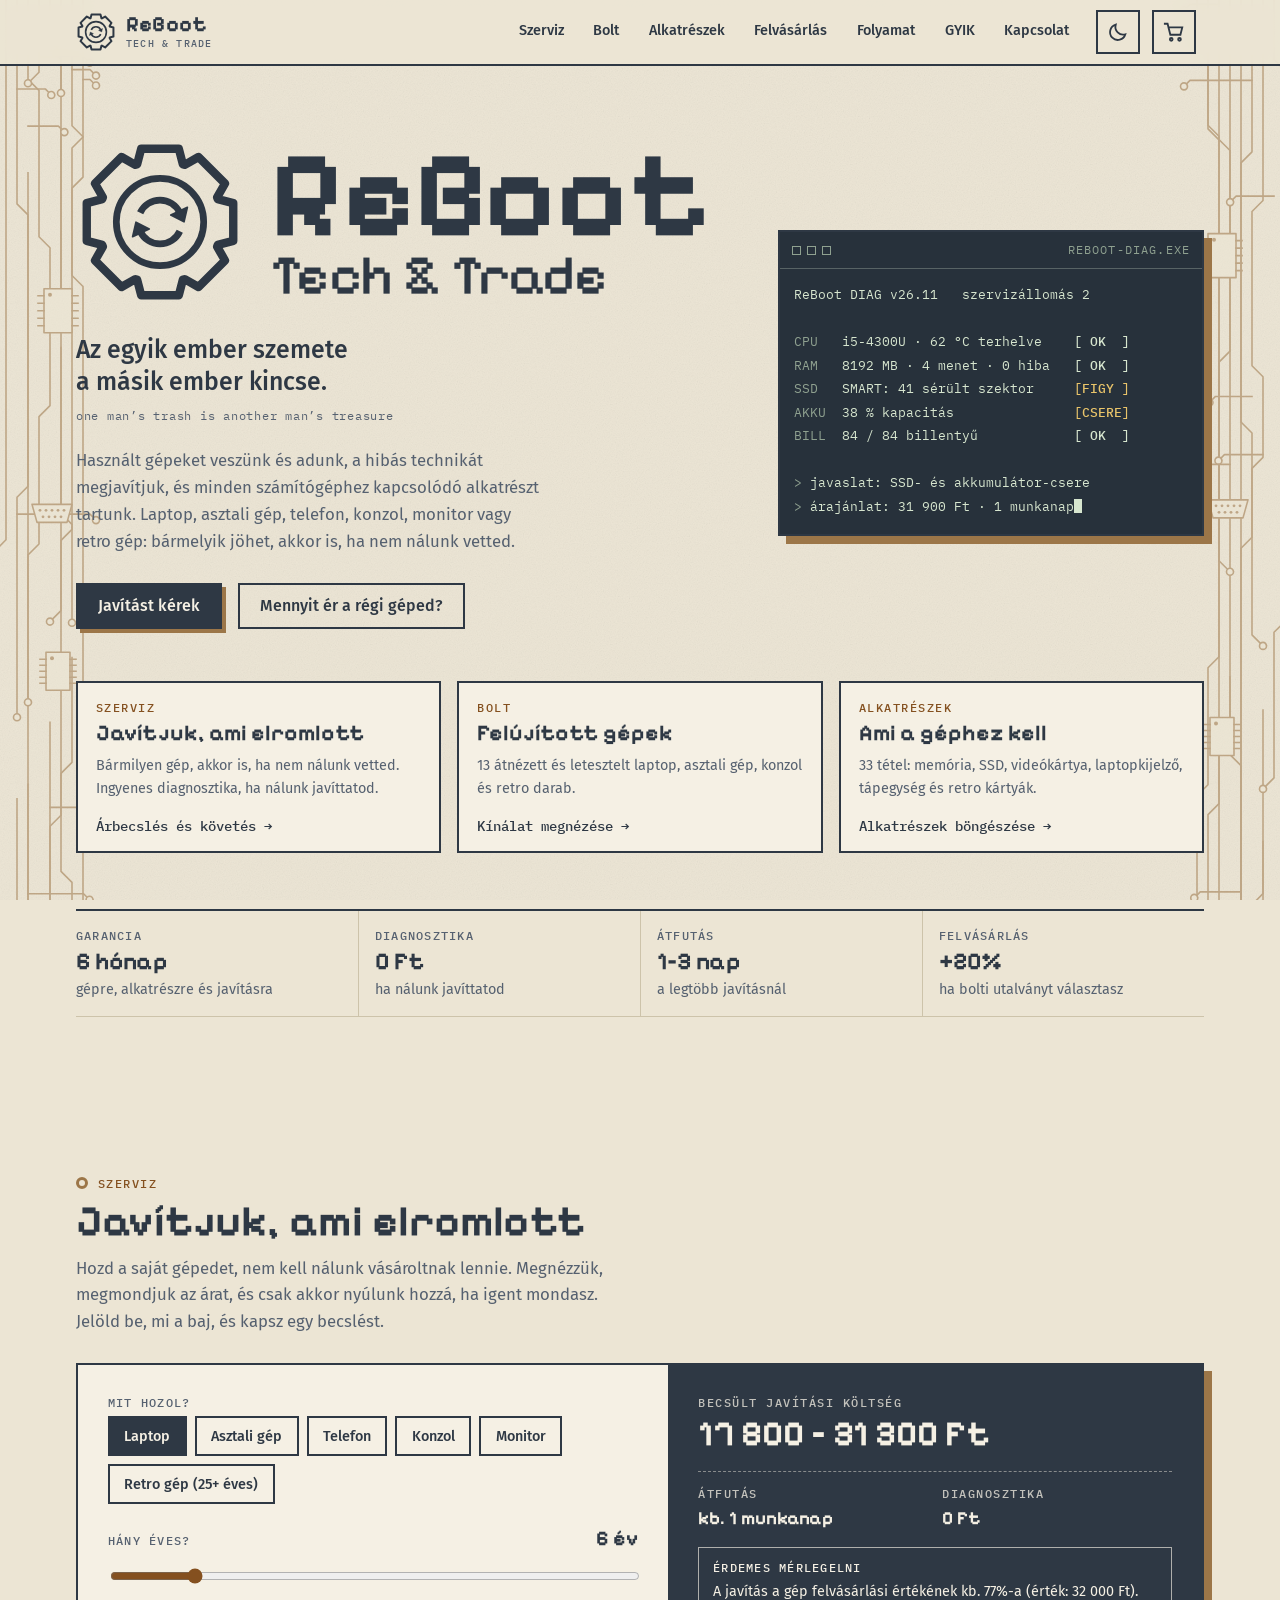
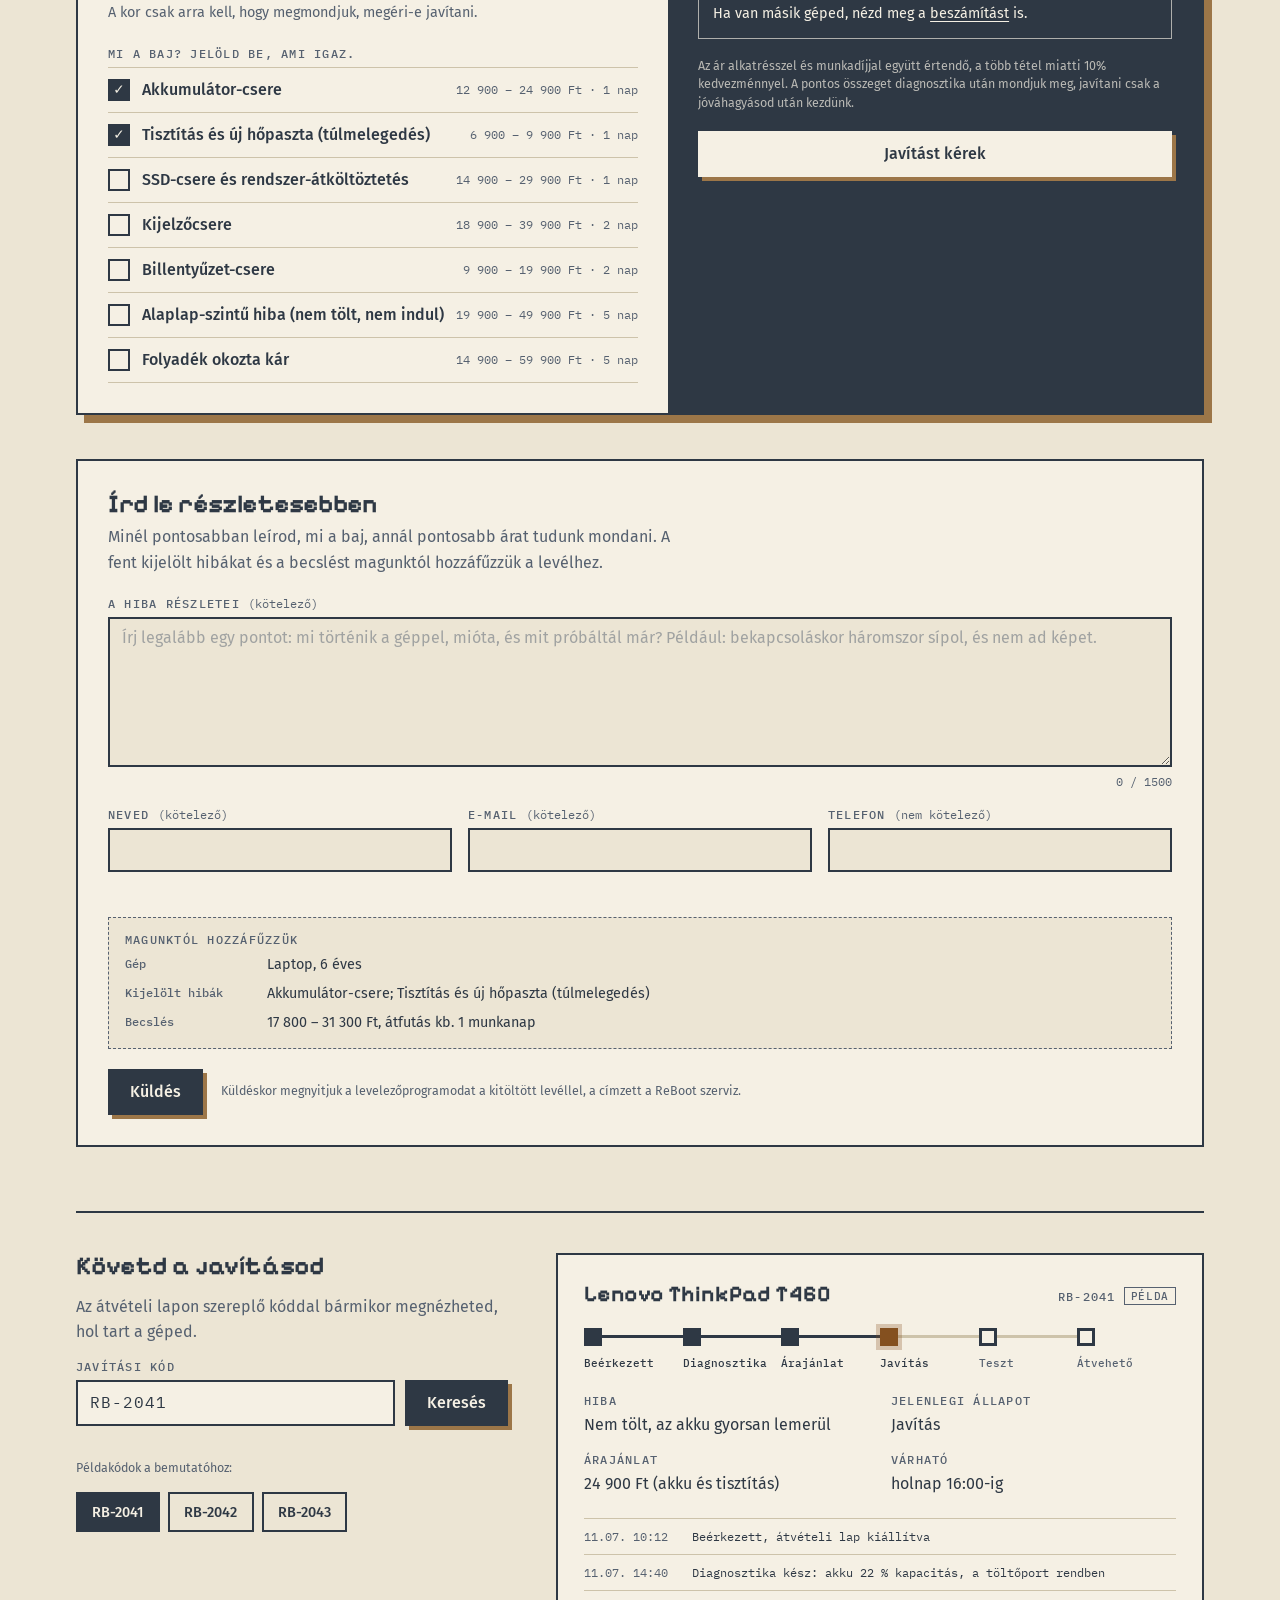
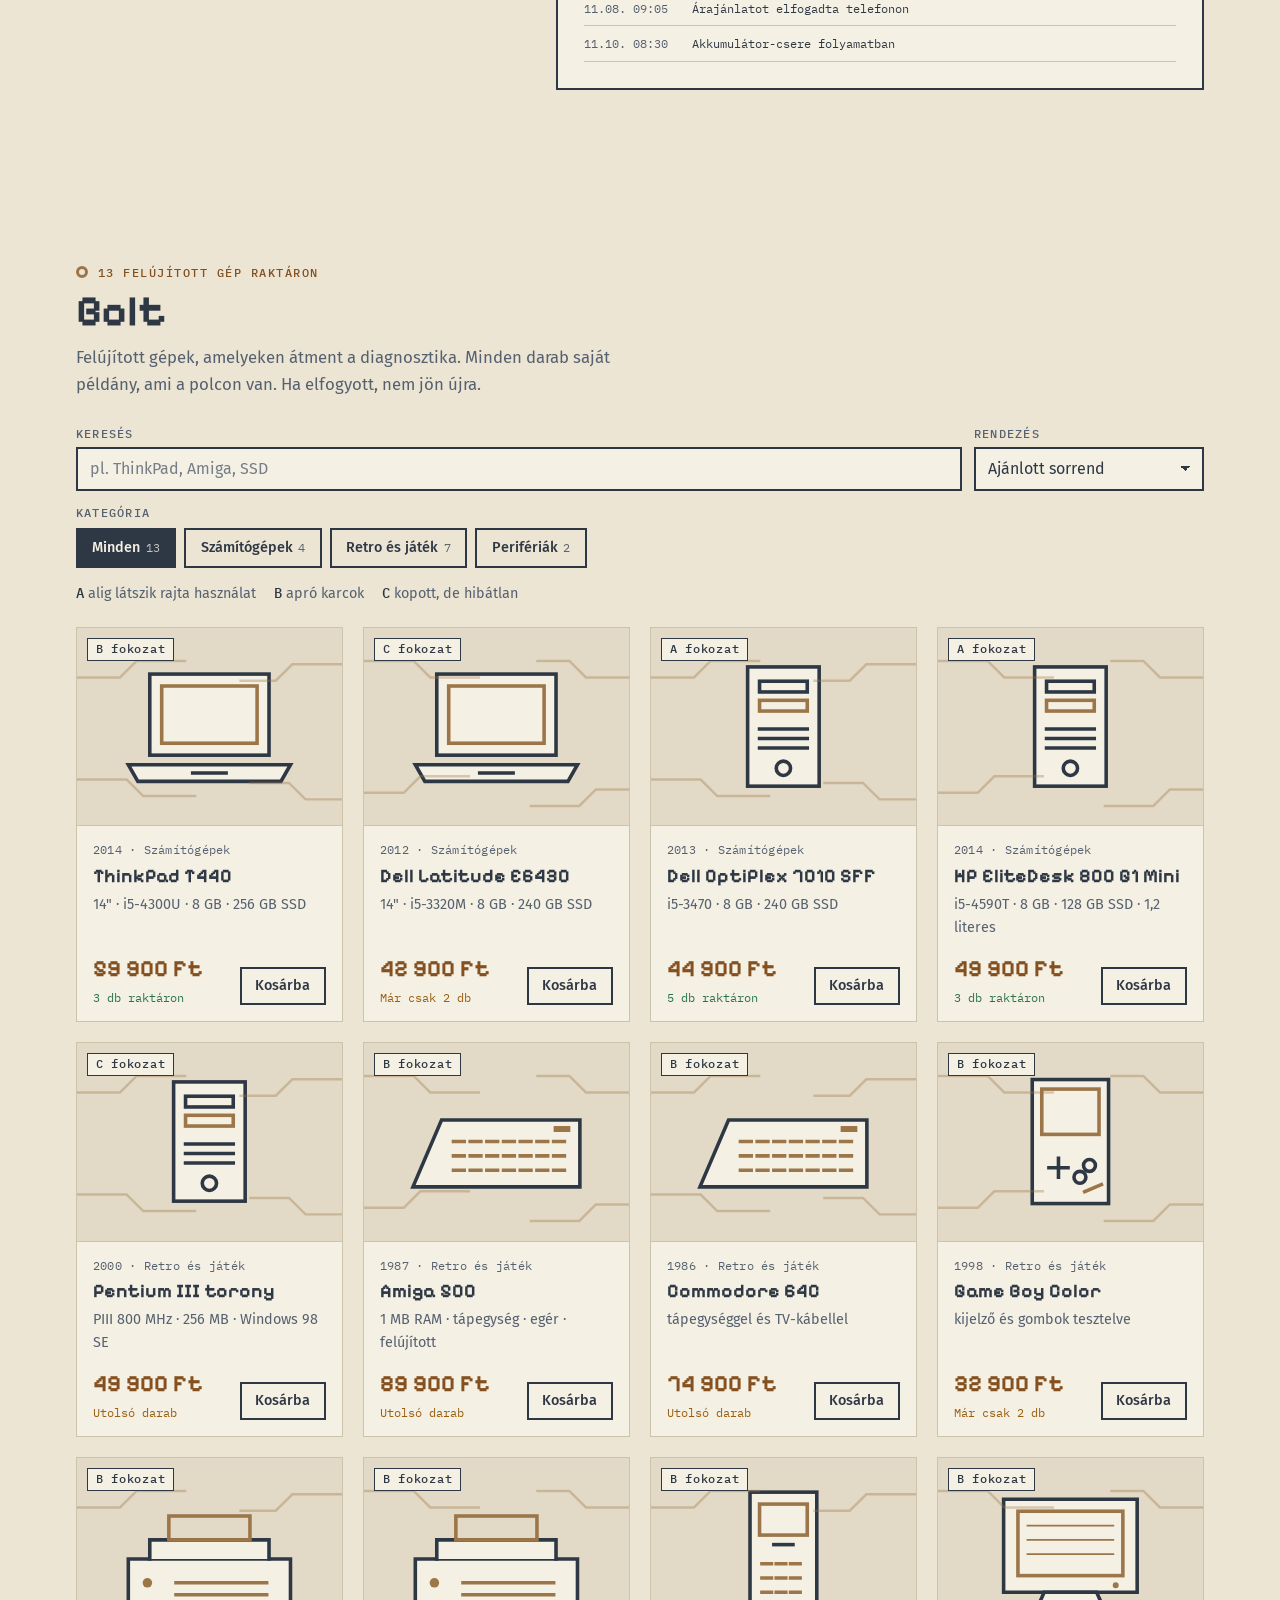
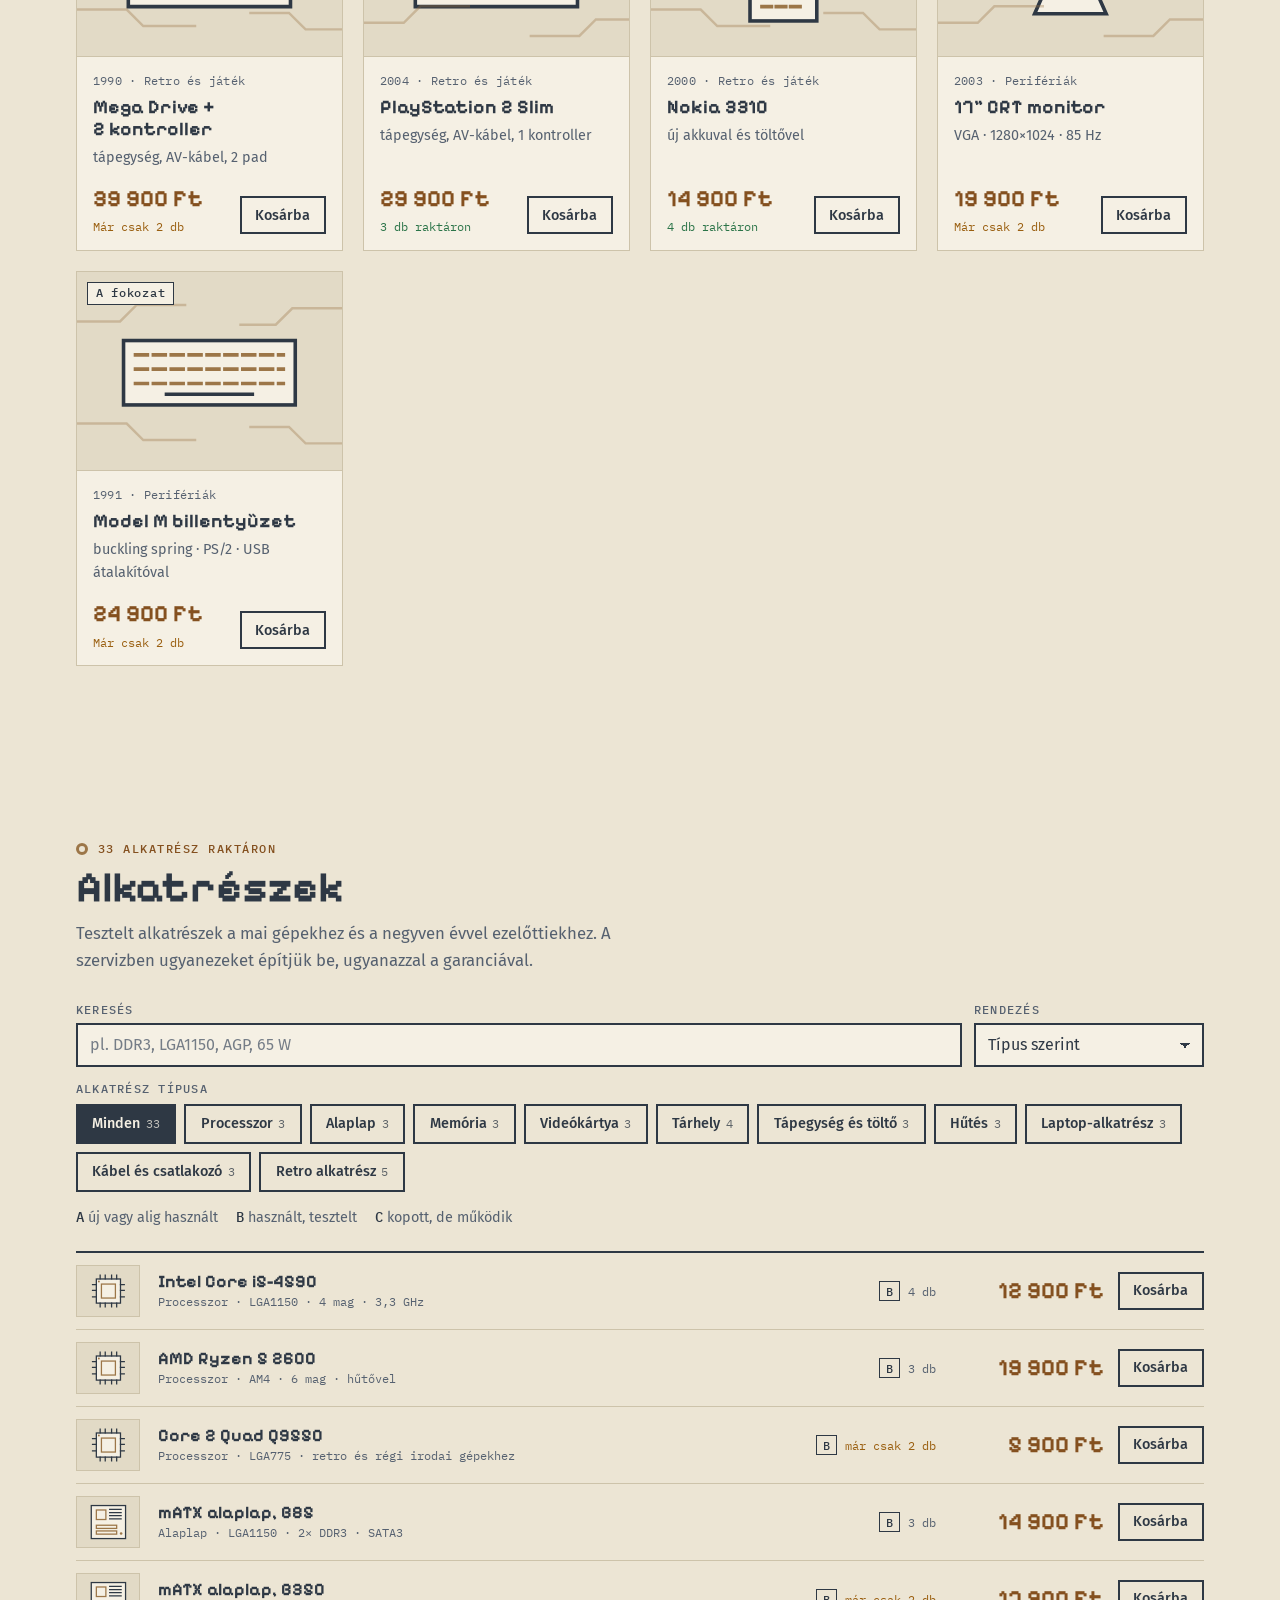
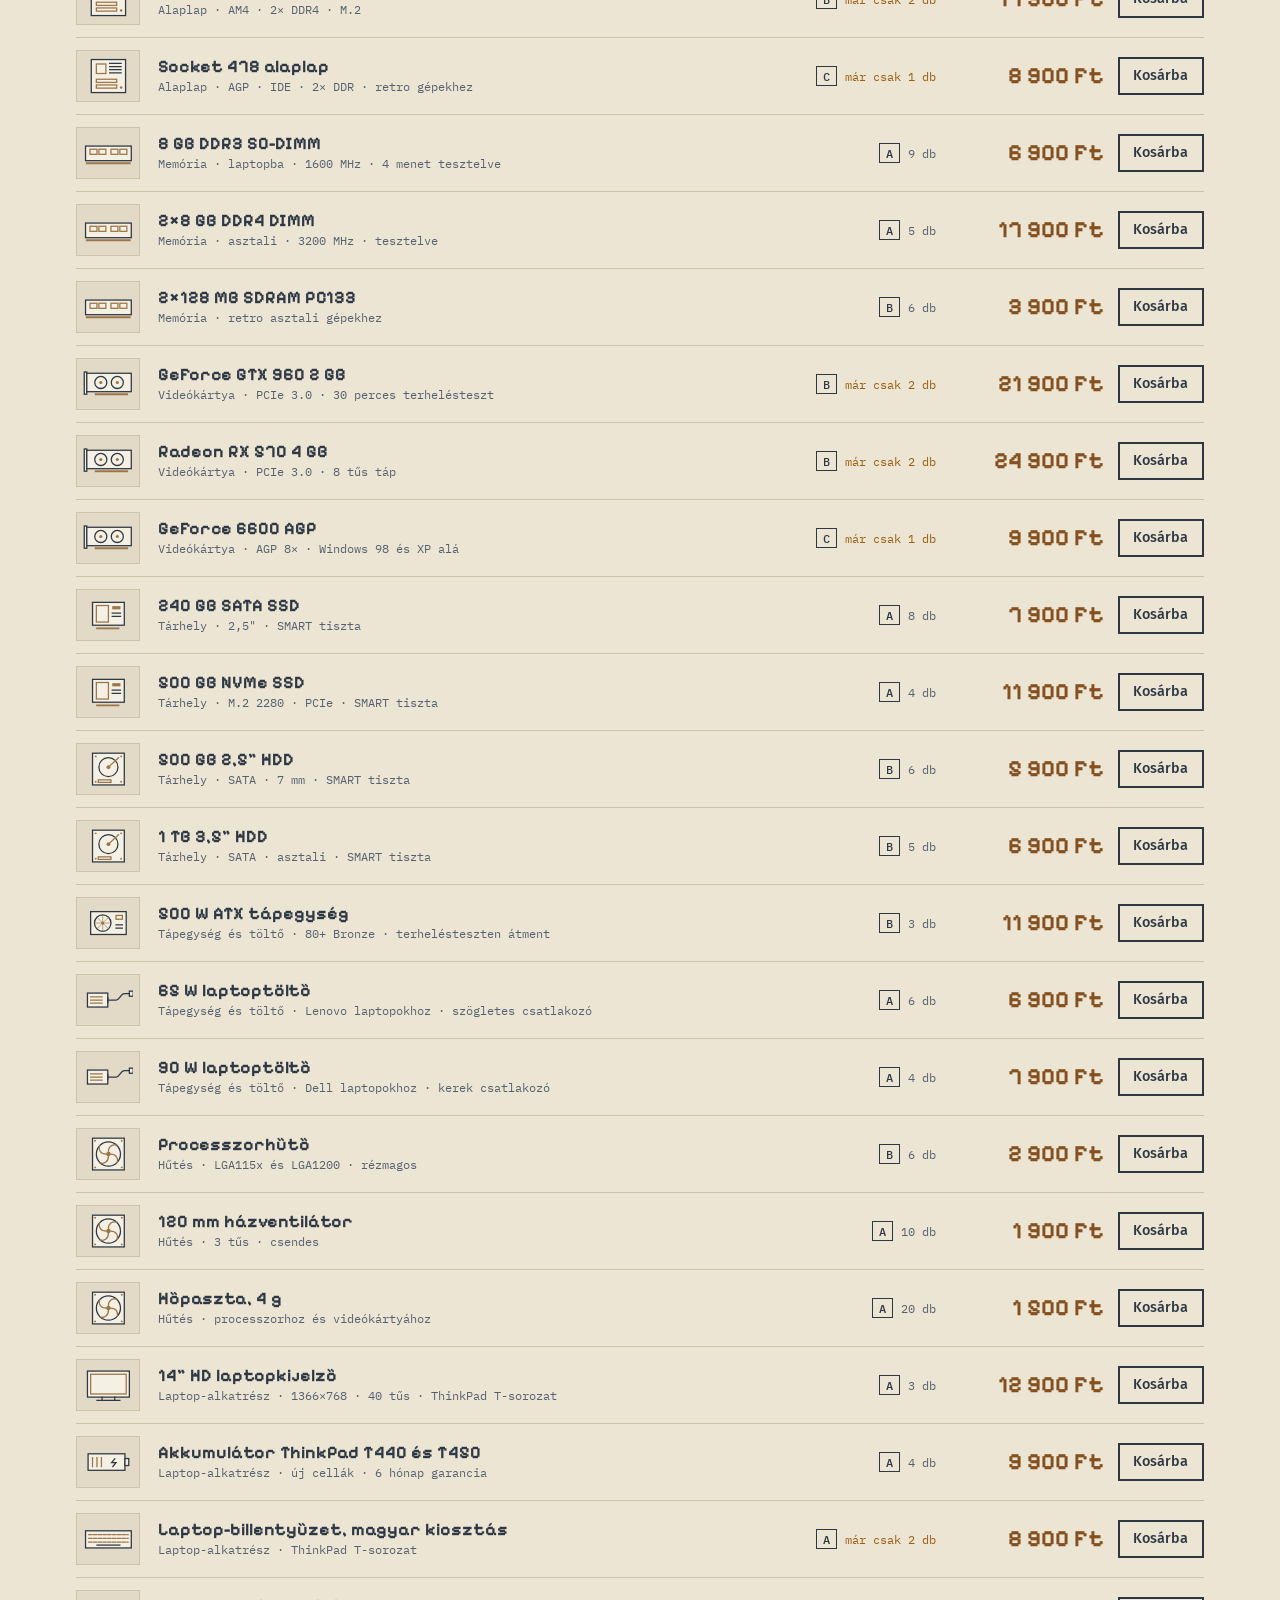
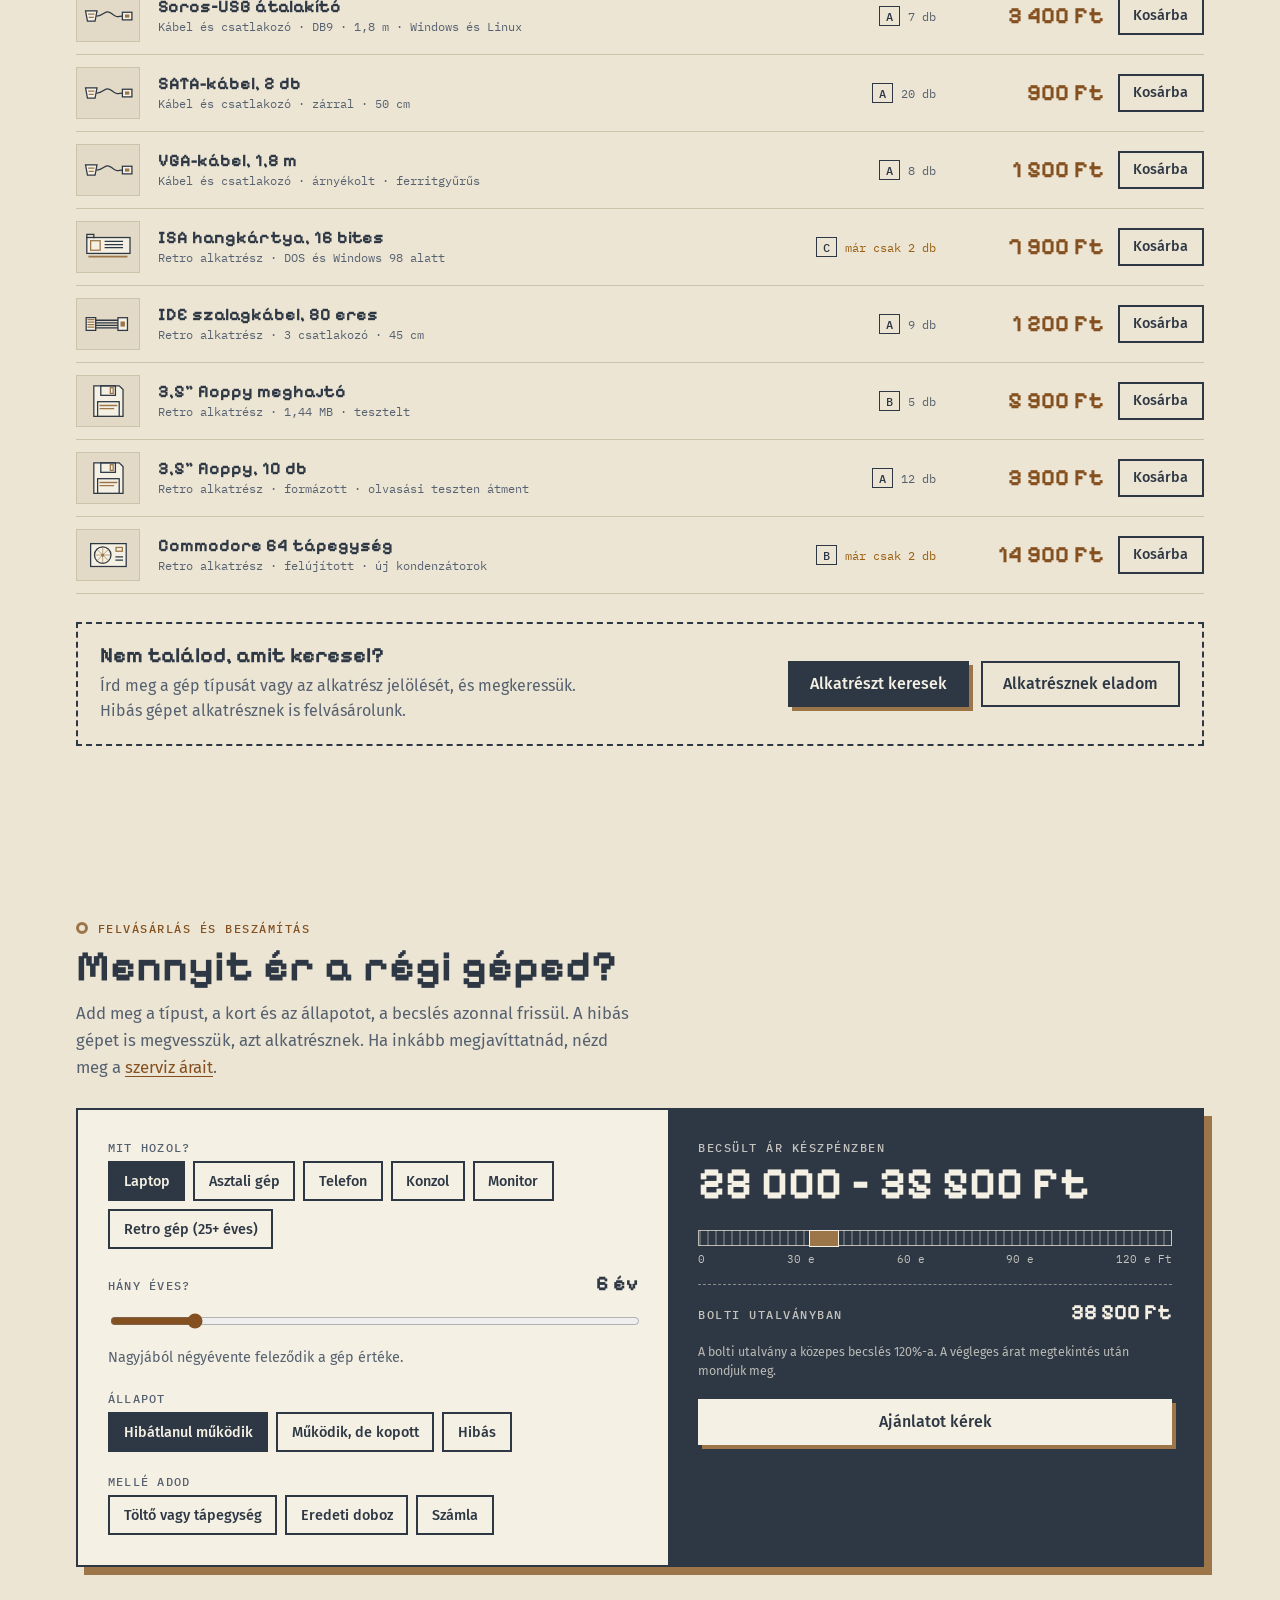
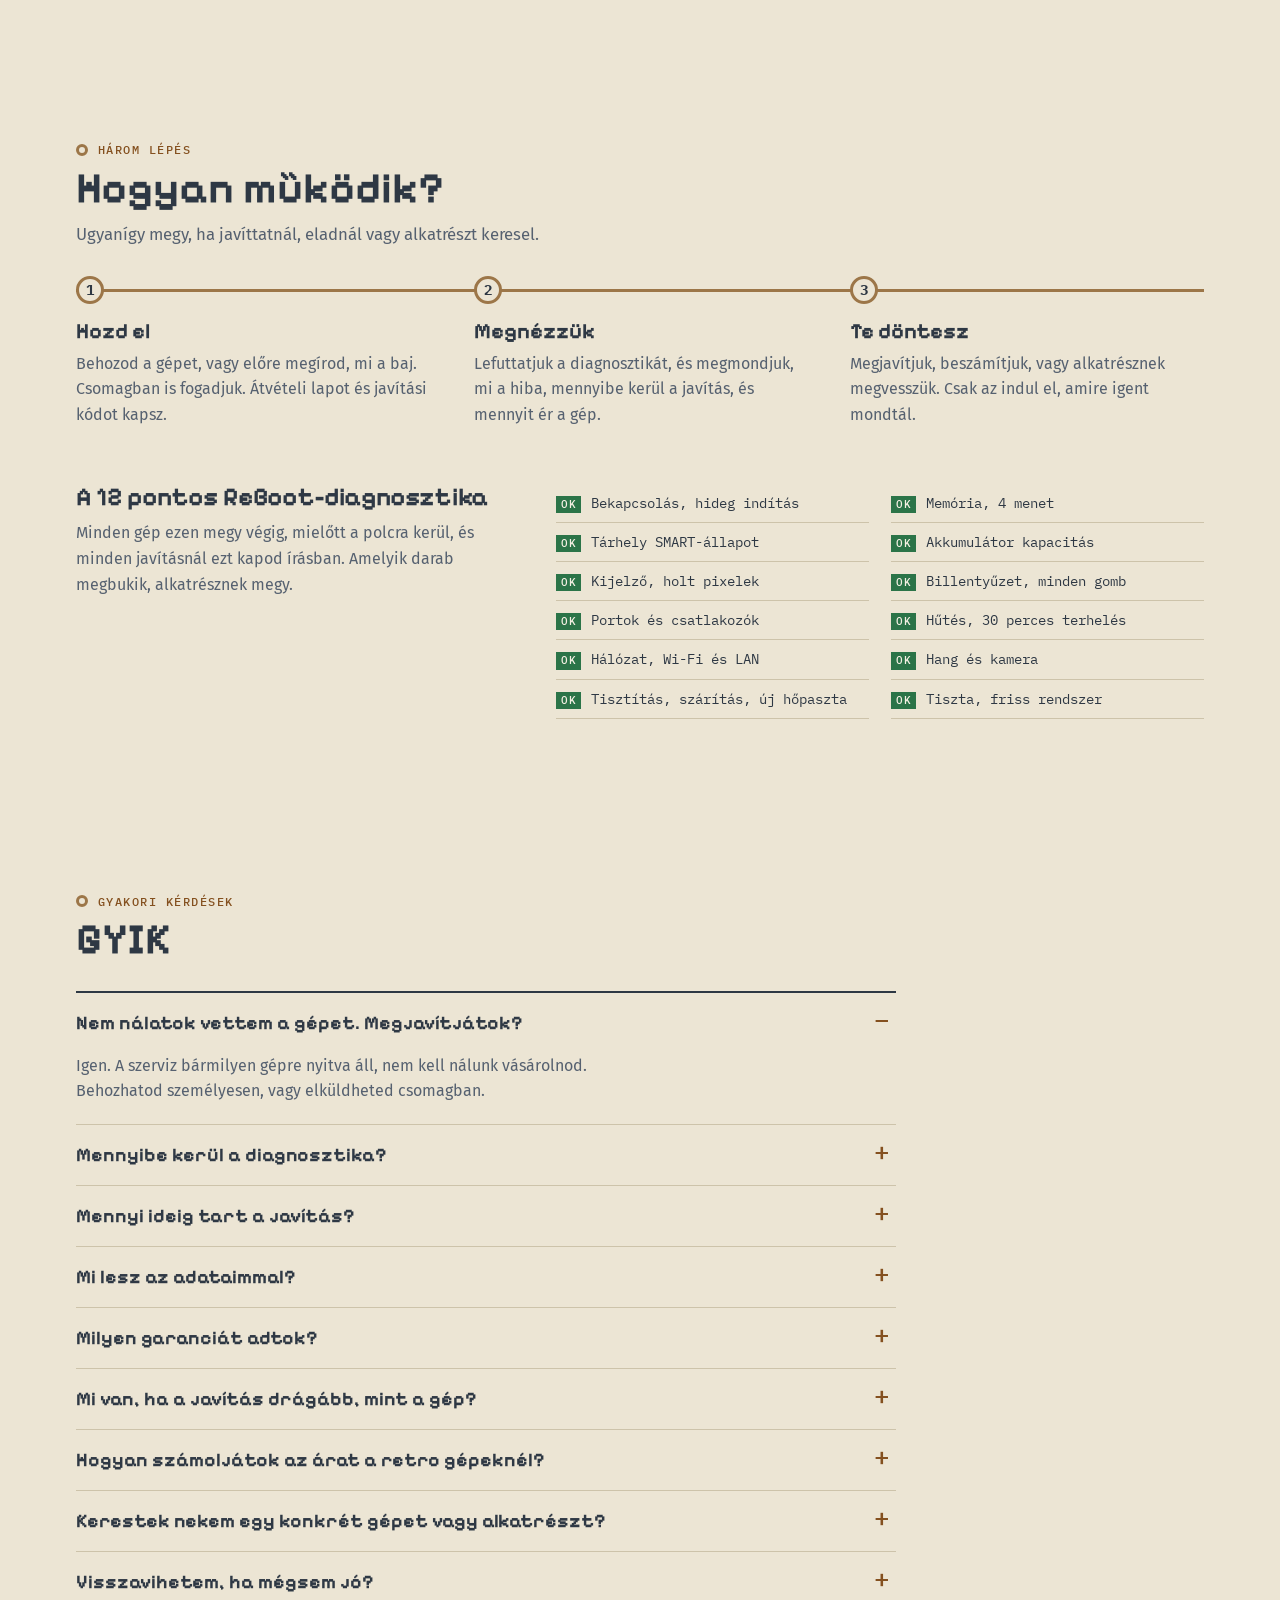
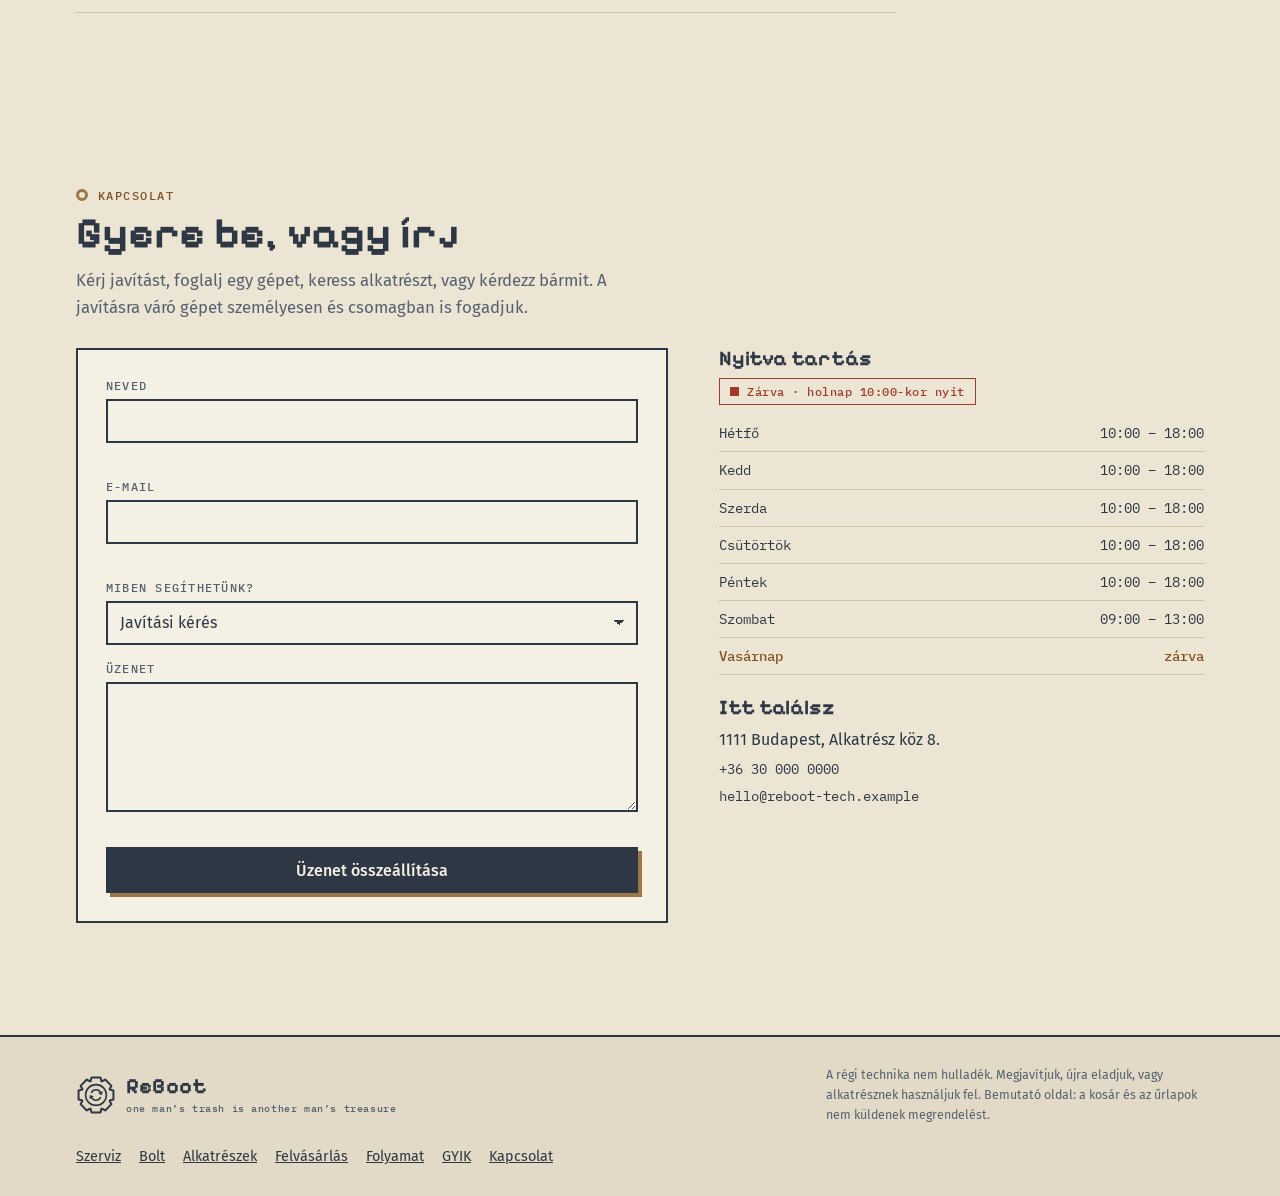
==== index.html @ d5b990e2 "Fix HTML structure by adding missing tags" ====
<!doctype html>
<html>
<head><meta charset=utf8><meta name=viewport content="width=device-width,initial-scale=1,viewport-fit=cover"><style>:root{color-scheme:light;box-sizing:border-box;padding-top:env(safe-area-inset-top,0px);padding-bottom:env(safe-area-inset-bottom,0px)}html{scroll-padding-top:env(safe-area-inset-top,0px)}body{margin:0;padding:0;font:14px -apple-system,BlinkMacSystemFont,sans-serif;background:#fff;color:#000}img{max-width:100%}[hidden]:not([hidden=until-found i]){display:none!important}</style></head><body>
<title>ReBoot Tech &amp; Trade</title>
<meta name="claude:viewport-fit-sides" content="cover">
<link rel="stylesheet" href="https://fonts.googleapis.com/css2?family=Fira+Sans:wght@400;500;600&family=IBM+Plex+Mono:wght@400;500&family=Pixelify+Sans:wght@500;700&display=swap">
<style>
/* Elrendezés: nyomtatott áramkör a lap két szélén, középen egy oszlopos katalógus-papír.
   Színek: papír, palakék tinta, rézbarna nyomvonal, egy mély réz kiemelés, kijelző-zöld a POST panelhez. */
:root {
  --paper: #ECE5D4;
  --paper-2: #E2DAC6;
  --paper-3: #F5F0E4;
  --bar: rgba(236, 229, 212, 0.92);
  --ink: #2E3844;
  --ink-soft: #566170;
  --on-ink: #F5F0E4;
  --line: #CDC3AA;
  --trace: #9C7648;
  --accent: #84501F;
  --ok: #2B7448;
  --warn: #9A5F10;
  --bad: #A03A2C;
  --screen-bg: #27313B;
  --screen-fg: #D7E6CF;
  --screen-dim: #8FA190;
  --screen-warn: #E9C46A;
  --grain-op: .13;
  --trace-op: .55;
  --f-display: 'Pixelify Sans', 'Courier New', monospace;
  --f-body: 'Fira Sans', system-ui, -apple-system, 'Segoe UI', sans-serif;
  --f-mono: 'IBM Plex Mono', ui-monospace, Menlo, Consolas, monospace;
  --t-xs: .78rem;
  --t-sm: .9rem;
  --t-md: 1rem;
  --t-lg: 1.25rem;
  --t-xl: clamp(1.9rem, 4.2vw, 2.7rem);
  --t-hero: clamp(3.4rem, 12.5vw, 7.6rem);
}
@media (prefers-color-scheme: dark) {
  :root:not([data-theme="light"]) {
    --paper: #1C2228;
    --paper-2: #252D35;
    --paper-3: #2B343D;
    --bar: rgba(28, 34, 40, 0.92);
    --ink: #E9E2D0;
    --ink-soft: #A4ADB6;
    --on-ink: #1C2228;
    --line: #3A444E;
    --trace: #B98E5A;
    --accent: #DDA969;
    --ok: #6CC08C;
    --warn: #E4A44E;
    --bad: #E58272;
    --screen-bg: #12171B;
    --screen-fg: #CFE3C6;
    --screen-dim: #7F917F;
    --grain-op: .07;
    --trace-op: .5;
    color-scheme: dark;
  }
}
:root[data-theme="dark"] {
  --paper: #1C2228;
  --paper-2: #252D35;
  --paper-3: #2B343D;
  --bar: rgba(28, 34, 40, 0.92);
  --ink: #E9E2D0;
  --ink-soft: #A4ADB6;
  --on-ink: #1C2228;
  --line: #3A444E;
  --trace: #B98E5A;
  --accent: #DDA969;
  --ok: #6CC08C;
  --warn: #E4A44E;
  --bad: #E58272;
  --screen-bg: #12171B;
  --screen-fg: #CFE3C6;
  --screen-dim: #7F917F;
  --grain-op: .07;
  --trace-op: .5;
  color-scheme: dark;
}

*, *::before, *::after { box-sizing: border-box; }
[hidden] { display: none !important; }
html { scroll-behavior: smooth; }
body {
  margin: 0;
  background-color: var(--paper);
  color: var(--ink);
  font: 400 16px/1.6 var(--f-body);
  -webkit-font-smoothing: antialiased;
  text-rendering: optimizeLegibility;
}
body::before {
  content: "";
  position: fixed;
  inset: 0 0 auto;
  height: env(safe-area-inset-top, 0px);
  z-index: 10;
  background: var(--paper);
}
@media (prefers-reduced-motion: reduce) {
  html { scroll-behavior: auto; }
  *, *::before, *::after { animation-duration: .01ms !important; animation-iteration-count: 1 !important; transition-duration: .01ms !important; }
}
.grain {
  position: fixed; inset: 0; pointer-events: none; z-index: 0;
  opacity: var(--grain-op);
  background-image: url("data:image/svg+xml,%3Csvg xmlns='http://www.w3.org/2000/svg' width='240' height='240'%3E%3Cfilter id='n'%3E%3CfeTurbulence type='fractalNoise' baseFrequency='.85' numOctaves='2' stitchTiles='stitch'/%3E%3CfeColorMatrix type='saturate' values='0'/%3E%3C/filter%3E%3Crect width='100%25' height='100%25' filter='url(%23n)'/%3E%3C/svg%3E");
}
#traces {
  position: fixed; inset: 0; width: 100%; height: 100%;
  pointer-events: none; z-index: 0; opacity: var(--trace-op);
}
.page { position: relative; z-index: 1; }

a { color: inherit; }
button, input, select, textarea { font: inherit; color: inherit; }
:focus-visible { outline: 3px solid var(--accent); outline-offset: 2px; }
h1, h2, h3 { margin: 0; text-wrap: balance; font-family: var(--f-display); font-weight: 700; line-height: 1.05; }
p { margin: 0; }
.wrap {
  width: 100%;
  max-width: 1160px;
  margin-inline: auto;
  padding-left: max(16px, env(safe-area-inset-left, 0px));
  padding-right: max(16px, env(safe-area-inset-right, 0px));
}
.mono { font-family: var(--f-mono); }
.mark { display: block; }
.mark svg { display: block; width: 100%; height: 100%; }
.sr { position: absolute; width: 1px; height: 1px; overflow: hidden; clip: rect(0 0 0 0); white-space: nowrap; }

/* gombok */
.btn {
  display: inline-flex; align-items: center; justify-content: center; gap: .55rem;
  min-height: 46px; padding: .6rem 1.25rem;
  font: 500 var(--t-md)/1.2 var(--f-body);
  border: 2px solid var(--ink); background: transparent; color: var(--ink);
  cursor: pointer; text-decoration: none;
  transition: transform .12s ease, box-shadow .12s ease, background-color .12s ease;
}
.btn:hover { background: var(--paper-2); }
.btn.primary { background: var(--ink); color: var(--on-ink); box-shadow: 4px 4px 0 var(--trace); }
.btn.primary:hover { transform: translate(-1px, -1px); box-shadow: 6px 6px 0 var(--trace); background: var(--ink); }
.btn.primary:active { transform: translate(3px, 3px); box-shadow: 1px 1px 0 var(--trace); }
.btn.small { min-height: 38px; padding: .35rem .85rem; font-size: var(--t-sm); }
.icon-btn {
  position: relative; display: inline-grid; place-items: center;
  width: 44px; height: 44px; padding: 0;
  border: 2px solid var(--ink); background: transparent; cursor: pointer;
}
.icon-btn:hover { background: var(--paper-2); }
.icon-btn svg { width: 22px; height: 22px; stroke: currentColor; fill: none; stroke-width: 2; stroke-linecap: square; stroke-linejoin: miter; }
.badge-count {
  position: absolute; top: -9px; right: -9px; min-width: 22px; height: 22px; padding: 0 5px;
  display: grid; place-items: center;
  background: var(--accent); color: var(--paper); border: 2px solid var(--paper);
  font: 500 .72rem/1 var(--f-mono);
}

/* fejléc */
.site-head {
  position: sticky; top: env(safe-area-inset-top, 0px); z-index: 40;
  background: var(--paper); background: var(--bar);
  -webkit-backdrop-filter: blur(8px); backdrop-filter: blur(8px);
  border-bottom: 2px solid var(--ink);
}
.head-row { display: flex; align-items: center; gap: 14px; flex-wrap: wrap; padding-block: 10px; }
.brand { display: flex; align-items: center; gap: 10px; text-decoration: none; margin-right: auto; }
.brand .mark { width: 40px; height: 40px; color: var(--ink); flex: none; }
.brand-name { font: 700 1.35rem/1 var(--f-display); letter-spacing: .01em; }
.brand-name small { display: block; font: 500 .62rem/1.2 var(--f-mono); letter-spacing: .12em; text-transform: uppercase; color: var(--ink-soft); margin-top: 3px; }
.nav { display: flex; gap: 4px; order: 2; }
.nav a {
  padding: .5rem .8rem; text-decoration: none; font-weight: 500; font-size: var(--t-sm);
  border-bottom: 2px solid transparent;
}
.nav a:hover { border-bottom-color: var(--trace); }
.head-actions { display: flex; gap: 12px; order: 3; padding-right: 8px; }
@media (max-width: 800px) {
  .nav { order: 4; width: 100%; overflow-x: auto; margin-inline: -4px; padding-bottom: 2px; scrollbar-width: none; }
  .nav a { white-space: nowrap; }
  .head-actions { order: 2; }
}

/* hős */
.hero { padding-block: clamp(28px, 6vw, 72px) clamp(28px, 5vw, 56px); }
.hero-grid { display: grid; grid-template-columns: minmax(0, 1.2fr) minmax(0, .8fr); gap: clamp(28px, 5vw, 64px); align-items: center; }
@media (max-width: 900px) { .hero-grid { grid-template-columns: minmax(0, 1fr); } }
.lockup { display: flex; align-items: center; gap: clamp(10px, 2.4vw, 26px); }
.lockup .mark { width: clamp(78px, 17vw, 168px); height: auto; aspect-ratio: 1; color: var(--ink); flex: none; }
.wordmark { display: flex; flex-direction: column; gap: .12em; min-width: 0; }
.wm-re { font-size: var(--t-hero); line-height: .86; letter-spacing: -.01em; }
.wm-sub { font-size: calc(var(--t-hero) * .46); line-height: .9; font-weight: 500; letter-spacing: -.01em; white-space: nowrap; }
.tagline { margin-top: 28px; font-size: clamp(1.15rem, 2.4vw, 1.55rem); line-height: 1.3; max-width: 26ch; font-weight: 500; text-wrap: balance; }
.tagline-en { margin-top: 8px; font: 400 var(--t-xs)/1.5 var(--f-mono); letter-spacing: .06em; color: var(--ink-soft); }
.hero-copy { margin-top: 22px; max-width: 52ch; color: var(--ink-soft); font-size: 1.05rem; }
.hero-cta { margin-top: 28px; display: flex; flex-wrap: wrap; gap: 16px; }

.screen {
  background: var(--screen-bg); color: var(--screen-fg);
  border: 2px solid var(--ink);
  box-shadow: 8px 8px 0 var(--trace);
  font: 400 clamp(.7rem, 1.9vw, .84rem)/1.75 var(--f-mono);
  min-width: 0;
}
.screen-bar { display: flex; align-items: center; gap: 6px; padding: 8px 12px; border-bottom: 1px solid color-mix(in srgb, var(--screen-fg) 28%, transparent); color: var(--screen-dim); font-size: .72rem; letter-spacing: .1em; text-transform: uppercase; }
.screen-bar i { width: 9px; height: 9px; border: 1.5px solid var(--screen-dim); display: block; }
.screen-bar span { margin-left: auto; }
.screen-body { padding: 14px 14px 16px; overflow-x: auto; white-space: pre; }
.screen .dim { color: var(--screen-dim); }
.screen .ok { color: var(--screen-fg); font-weight: 500; }
.screen .warn { color: var(--screen-warn); font-weight: 500; }
.cursor { display: inline-block; width: .6em; height: 1.05em; vertical-align: -.17em; background: var(--screen-fg); animation: blink 1.05s steps(1) infinite; }
@keyframes blink { 50% { opacity: 0; } }

.datasheet { margin-top: clamp(32px, 5vw, 56px); display: grid; grid-template-columns: repeat(4, minmax(0, 1fr)); border-top: 2px solid var(--ink); border-bottom: 1px solid var(--line); }
.datasheet div { padding: 16px 16px 16px 0; min-width: 0; }
.datasheet div + div { padding-left: 16px; border-left: 1px solid var(--line); }
.datasheet dt { font: 500 var(--t-xs)/1.3 var(--f-mono); letter-spacing: .1em; text-transform: uppercase; color: var(--ink-soft); }
.datasheet dd { margin: 6px 0 0; font: 700 1.5rem/1.1 var(--f-display); }
.datasheet dd small { display: block; margin-top: 4px; font: 400 var(--t-sm)/1.4 var(--f-body); color: var(--ink-soft); }
@media (max-width: 760px) {
  .datasheet { grid-template-columns: repeat(2, minmax(0, 1fr)); }
  .datasheet div:nth-child(3) { padding-left: 0; border-left: 0; }
  .datasheet div:nth-child(n+3) { border-top: 1px solid var(--line); }
}

/* szekciók */
.sec { padding-block: clamp(44px, 7vw, 88px); }
.sec-head { margin-bottom: 28px; display: grid; gap: 10px; max-width: 62ch; }
.eyebrow { display: flex; align-items: center; gap: 10px; font: 500 var(--t-xs)/1 var(--f-mono); letter-spacing: .12em; text-transform: uppercase; color: var(--accent); }
.eyebrow::before { content: ""; width: 12px; height: 12px; border: 3px solid var(--trace); border-radius: 50%; flex: none; }
.sec-head h2 { font-size: var(--t-xl); }
.lede { color: var(--ink-soft); font-size: 1.05rem; }

/* katalógus */
.toolbar { display: grid; gap: 14px; margin-bottom: 22px; }
.toolbar-row { display: flex; flex-wrap: wrap; gap: 12px; align-items: center; }
.field { display: flex; flex-direction: column; gap: 6px; min-width: 0; }
.field > label, .group-label { font: 500 var(--t-xs)/1.2 var(--f-mono); letter-spacing: .1em; text-transform: uppercase; color: var(--ink-soft); }
.input, .select {
  min-height: 44px; padding: .45rem .75rem; width: 100%;
  border: 2px solid var(--ink); background: var(--paper-3); border-radius: 0;
}
.select { appearance: none; padding-right: 2rem; background-image: linear-gradient(45deg, transparent 50%, var(--ink) 50%), linear-gradient(135deg, var(--ink) 50%, transparent 50%); background-position: calc(100% - 17px) 50%, calc(100% - 12px) 50%; background-size: 5px 5px; background-repeat: no-repeat; }
.input::placeholder { color: var(--ink-soft); opacity: .8; }
.search { flex: 1 1 260px; }
.sortbox { flex: 0 1 230px; }
.chips { display: flex; flex-wrap: wrap; gap: 8px; }
.chip {
  min-height: 40px; padding: .3rem .9rem; cursor: pointer;
  border: 2px solid var(--ink); background: transparent; font-size: var(--t-sm); font-weight: 500;
}
.chip:hover { background: var(--paper-2); }
.chip[aria-pressed="true"] { background: var(--ink); color: var(--on-ink); }
.chip .n { font: 400 .72rem var(--f-mono); opacity: .75; margin-left: .35rem; }
.legend { font-size: var(--t-sm); color: var(--ink-soft); display: flex; flex-wrap: wrap; gap: 4px 18px; }
.legend b { font: 500 var(--t-sm) var(--f-mono); color: var(--ink); }

.grid { display: grid; grid-template-columns: repeat(auto-fill, minmax(min(100%, 250px), 1fr)); gap: 20px; }
.card {
  display: flex; flex-direction: column; min-width: 0;
  background: var(--paper-3); border: 1.5px solid var(--line);
  transition: transform .14s ease, box-shadow .14s ease, border-color .14s ease;
}
.card:hover { transform: translate(-2px, -2px); box-shadow: 5px 5px 0 var(--trace); border-color: var(--ink); }
.art { position: relative; aspect-ratio: 4 / 3; background: var(--paper-2); border-bottom: 1.5px solid var(--line); display: grid; place-items: center; overflow: hidden; }
.art > svg.pic { width: 72%; max-width: 100%; height: auto; stroke: var(--ink); fill: none; stroke-width: 3; stroke-linecap: square; stroke-linejoin: miter; }
.art .f { fill: var(--paper-3); }
.art .t { stroke: var(--trace); }
.art .tf { fill: var(--trace); stroke: none; }
.art .ink { fill: var(--ink); stroke: none; }
.art .bgtrace { position: absolute; inset: 0; width: 100%; height: 100%; stroke: var(--trace); fill: none; stroke-width: 1.5; opacity: .35; }
.grade { position: absolute; top: 10px; left: 10px; padding: 3px 8px; background: var(--paper-3); border: 1.5px solid var(--ink); font: 500 .72rem/1.3 var(--f-mono); letter-spacing: .06em; }
.card-body { display: flex; flex-direction: column; gap: 6px; padding: 14px 16px 16px; flex: 1; }
.card h3 { font-size: 1.2rem; line-height: 1.15; }
.meta { font: 400 var(--t-xs)/1.5 var(--f-mono); color: var(--ink-soft); letter-spacing: .02em; }
.spec-line { font-size: var(--t-sm); color: var(--ink-soft); }
.card-foot { margin-top: auto; padding-top: 12px; display: flex; align-items: flex-end; justify-content: space-between; gap: 10px; flex-wrap: wrap; }
.price { font: 700 1.45rem/1 var(--f-display); color: var(--accent); white-space: nowrap; }
.stock { display: block; margin-top: 6px; font: 400 var(--t-xs)/1.2 var(--f-mono); color: var(--ok); }
.stock.low { color: var(--warn); }
.empty { padding: 40px 18px; border: 2px dashed var(--line); text-align: center; color: var(--ink-soft); }

/* kosár */
.backdrop { position: fixed; inset: 0; z-index: 60; background: rgba(20, 24, 28, .55); }
.drawer {
  position: fixed; z-index: 61; top: 0; right: 0; bottom: 0;
  width: min(430px, 100%); display: flex; flex-direction: column;
  background: var(--paper); border-left: 2px solid var(--ink);
  padding-top: env(safe-area-inset-top, 0px); padding-bottom: env(safe-area-inset-bottom, 0px);
  transform: translateX(100%); visibility: hidden;
  transition: transform .24s ease, visibility 0s linear .24s;
}
.drawer.open { transform: none; visibility: visible; transition: transform .24s ease; }
.drawer-head { display: flex; align-items: center; justify-content: space-between; gap: 12px; padding: 14px max(18px, env(safe-area-inset-right, 0px)) 14px 18px; border-bottom: 2px solid var(--ink); }
.drawer-head h2 { font-size: 1.5rem; }
.drawer-body { flex: 1; overflow-y: auto; padding: 8px max(18px, env(safe-area-inset-right, 0px)) 8px 18px; }
.line { display: grid; grid-template-columns: 64px minmax(0, 1fr) auto; gap: 12px; padding: 14px 0; border-bottom: 1px solid var(--line); align-items: center; }
.line .thumb { width: 64px; height: 52px; background: var(--paper-2); border: 1px solid var(--line); display: grid; place-items: center; }
.line .thumb svg { width: 80%; height: auto; stroke: var(--ink); fill: none; stroke-width: 4; stroke-linecap: square; }
.line .thumb .f { fill: var(--paper-3); }
.line .thumb .t { stroke: var(--trace); }
.line .thumb .tf { fill: var(--trace); stroke: none; }
.line .thumb .ink { fill: var(--ink); stroke: none; }
.line .nm { font-weight: 500; line-height: 1.25; }
.line .pr { font: 400 var(--t-sm) var(--f-mono); color: var(--ink-soft); }
.qty { display: inline-flex; align-items: center; margin-top: 8px; border: 1.5px solid var(--ink); }
.qty button { width: 32px; height: 32px; border: 0; background: transparent; cursor: pointer; font-size: 1.1rem; line-height: 1; }
.qty button:hover { background: var(--paper-2); }
.qty span { min-width: 30px; text-align: center; font: 500 var(--t-sm) var(--f-mono); }
.line .sum { font: 700 1.05rem var(--f-display); text-align: right; white-space: nowrap; }
.rm { display: block; margin: 6px 0 0 auto; border: 0; background: none; cursor: pointer; font: 400 var(--t-xs) var(--f-mono); color: var(--ink-soft); text-decoration: underline; }
.drawer-foot { border-top: 2px solid var(--ink); padding: 16px max(18px, env(safe-area-inset-right, 0px)) 18px 18px; display: grid; gap: 12px; background: var(--paper-3); }
.total { display: flex; justify-content: space-between; align-items: baseline; font-weight: 500; }
.total strong { font: 700 1.6rem var(--f-display); color: var(--accent); }
.fine { font-size: var(--t-xs); color: var(--ink-soft); line-height: 1.5; }
.resv { border: 2px dashed var(--ink); padding: 12px; font: 400 var(--t-xs)/1.6 var(--f-mono); white-space: pre-wrap; word-break: break-word; background: var(--paper); max-height: 180px; overflow: auto; }
.toast {
  position: fixed; left: 50%; bottom: calc(20px + env(safe-area-inset-bottom, 0px)); transform: translate(-50%, 24px);
  z-index: 80; max-width: calc(100% - 32px); padding: 10px 16px;
  background: var(--ink); color: var(--on-ink); font: 500 var(--t-sm) var(--f-body);
  box-shadow: 4px 4px 0 var(--trace); opacity: 0; pointer-events: none; transition: opacity .18s ease, transform .18s ease;
}
.toast.show { opacity: 1; transform: translate(-50%, 0); }

/* beszámítás */
.calc { display: grid; grid-template-columns: minmax(0, 1.05fr) minmax(0, .95fr); border: 2px solid var(--ink); background: var(--paper-3); box-shadow: 8px 8px 0 var(--trace); }
@media (max-width: 880px) { .calc { grid-template-columns: minmax(0, 1fr); } }
.calc-in { padding: clamp(18px, 3vw, 30px); display: grid; gap: 22px; align-content: start; }
.calc-out { padding: clamp(18px, 3vw, 30px); background: var(--ink); color: var(--on-ink); display: grid; gap: 18px; align-content: start; min-width: 0; }
@media (max-width: 880px) { .calc-out { border-top: 2px solid var(--ink); } }
.opts { display: flex; flex-wrap: wrap; gap: 8px; }
.opt { position: relative; }
.opt input { position: absolute; opacity: 0; inset: 0; width: 100%; height: 100%; margin: 0; cursor: pointer; }
.opt span { display: flex; align-items: center; min-height: 40px; padding: .3rem .85rem; border: 2px solid var(--ink); font-size: var(--t-sm); font-weight: 500; background: transparent; }
.opt input:checked + span { background: var(--ink); color: var(--on-ink); }
.opt input:focus-visible + span { outline: 3px solid var(--accent); outline-offset: 2px; }
.opt input[type="checkbox"]:checked + span::before { content: "✓"; margin-right: .45rem; }
.range-row { display: grid; gap: 8px; }
.range-row .top { display: flex; justify-content: space-between; align-items: baseline; }
.range-row output { font: 700 1.3rem var(--f-display); }
input[type="range"] { width: 100%; height: 30px; accent-color: var(--accent); cursor: pointer; }
.hint { font-size: var(--t-sm); color: var(--ink-soft); min-height: 1.4em; }
.out-label { font: 500 var(--t-xs)/1.2 var(--f-mono); letter-spacing: .12em; text-transform: uppercase; opacity: .75; }
.out-value { font: 700 clamp(1.9rem, 5vw, 2.8rem)/1.05 var(--f-display); margin-top: 6px; overflow-wrap: anywhere; }
.out-voucher { display: flex; align-items: baseline; justify-content: space-between; gap: 12px; flex-wrap: wrap; padding-top: 14px; border-top: 1px dashed color-mix(in srgb, var(--on-ink) 45%, transparent); }
.out-voucher strong { font: 700 1.35rem var(--f-display); }
.meter { margin-top: 4px; }
.track { position: relative; height: 16px; background: repeating-linear-gradient(90deg, color-mix(in srgb, var(--on-ink) 25%, transparent) 0 2px, transparent 2px 8px); border: 1.5px solid color-mix(in srgb, var(--on-ink) 70%, transparent); }
.band { position: absolute; top: -1.5px; bottom: -1.5px; background: var(--trace); border: 1.5px solid var(--on-ink); min-width: 4px; transition: left .25s ease, width .25s ease; }
.ticks { display: flex; justify-content: space-between; margin-top: 6px; font: 400 .68rem var(--f-mono); opacity: .75; }
.calc-out .btn { border-color: var(--on-ink); color: var(--on-ink); }
.calc-out .btn.primary { background: var(--on-ink); color: var(--ink); box-shadow: 4px 4px 0 var(--trace); }
.calc-out .btn.primary:hover { background: var(--on-ink); }
.calc-out .fine { color: var(--on-ink); opacity: .7; }

/* folyamat */
.steps { list-style: none; margin: 0; padding: 0; display: grid; grid-template-columns: repeat(3, minmax(0, 1fr)); gap: 0; position: relative; counter-reset: none; }
.steps li { position: relative; padding: 0 22px 0 0; }
.steps li + li { padding-left: 22px; }
.steps li::before { content: ""; display: block; height: 0; border-top: 3px solid var(--trace); margin: 13px 0 0; position: absolute; left: 0; right: 0; top: 0; }
.step-pad { display: block; width: 28px; height: 28px; margin-bottom: 16px; border: 3px solid var(--trace); background: var(--paper); border-radius: 50%; position: relative; z-index: 1; font: 700 .85rem/22px var(--f-mono); text-align: center; color: var(--ink); }
.steps h3 { font-size: 1.35rem; margin-bottom: 8px; }
.steps p { color: var(--ink-soft); }
@media (max-width: 760px) {
  .steps { grid-template-columns: minmax(0, 1fr); gap: 26px; }
  .steps li, .steps li + li { padding: 0 0 0 44px; }
  .steps li::before { border-top: 0; border-left: 3px solid var(--trace); left: 13px; right: auto; top: 28px; bottom: -26px; height: auto; margin: 0; }
  .steps li:last-child::before { display: none; }
  .step-pad { position: absolute; left: 0; top: 0; margin: 0; }
}
.post { margin-top: clamp(32px, 5vw, 56px); display: grid; grid-template-columns: minmax(0, .8fr) minmax(0, 1.2fr); gap: clamp(20px, 4vw, 48px); align-items: start; }
@media (max-width: 860px) { .post { grid-template-columns: minmax(0, 1fr); } }
.post h3 { font-size: 1.6rem; margin-bottom: 10px; }
.post p { color: var(--ink-soft); }
.checks { list-style: none; margin: 0; padding: 0; display: grid; grid-template-columns: repeat(2, minmax(0, 1fr)); gap: 0 22px; font: 400 var(--t-sm)/1.4 var(--f-mono); }
@media (max-width: 520px) { .checks { grid-template-columns: minmax(0, 1fr); } }
.checks li { display: flex; gap: 10px; align-items: baseline; padding: 9px 0; border-bottom: 1px solid var(--line); }
.checks li::before { content: "OK"; flex: none; padding: 1px 5px; background: var(--ok); color: var(--paper-3); font-size: .68rem; font-weight: 500; letter-spacing: .06em; }

/* gyik */
.faq { display: grid; gap: 0; max-width: 820px; border-top: 2px solid var(--ink); }
.faq details { border-bottom: 1px solid var(--line); }
.faq summary { cursor: pointer; list-style: none; padding: 18px 44px 18px 0; position: relative; font: 700 1.2rem/1.25 var(--f-display); }
.faq summary::-webkit-details-marker { display: none; }
.faq summary::after { content: "+"; position: absolute; right: 6px; top: 14px; font: 500 1.6rem/1 var(--f-mono); color: var(--accent); }
.faq details[open] summary::after { content: "−"; }
.faq summary:hover { color: var(--accent); }
.faq .ans { padding: 0 0 20px; color: var(--ink-soft); max-width: 64ch; }

/* kapcsolat */
.contact { display: grid; grid-template-columns: minmax(0, 1.1fr) minmax(0, .9fr); gap: clamp(22px, 4vw, 52px); align-items: start; }
@media (max-width: 860px) { .contact { grid-template-columns: minmax(0, 1fr); } }
.form { display: grid; gap: 16px; padding: clamp(18px, 3vw, 28px); border: 2px solid var(--ink); background: var(--paper-3); }
.form textarea { min-height: 130px; resize: vertical; }
.err { font-size: var(--t-xs); color: var(--bad); min-height: 1.1em; font-family: var(--f-mono); }
.input[aria-invalid="true"], .select[aria-invalid="true"] { border-color: var(--bad); }
.composed { display: grid; gap: 12px; padding: 16px; border: 2px dashed var(--ink); background: var(--paper); }
.composed .resv { border: 0; padding: 0; background: none; }
.info { display: grid; gap: 22px; }
.info h3 { font-size: 1.3rem; margin-bottom: 8px; }
.addr { font-style: normal; display: grid; gap: 4px; }
.addr .mono { font-size: var(--t-sm); user-select: all; }
.hours { width: 100%; border-collapse: collapse; font: 400 var(--t-sm)/1.4 var(--f-mono); }
.hours th, .hours td { text-align: left; padding: 8px 6px 8px 0; border-bottom: 1px solid var(--line); font-weight: 400; }
.hours td { text-align: right; padding-right: 0; }
.hours tr.today th, .hours tr.today td { font-weight: 500; color: var(--accent); }
.status { display: inline-flex; align-items: center; gap: 8px; margin-bottom: 10px; padding: 5px 10px; border: 1.5px solid currentColor; font: 500 var(--t-xs)/1.2 var(--f-mono); letter-spacing: .04em; }
.status::before { content: ""; width: 9px; height: 9px; background: currentColor; }
.status.open { color: var(--ok); }
.status.closed { color: var(--bad); }

/* lábléc */
.foot { margin-top: 24px; border-top: 2px solid var(--ink); background: var(--paper-2); }
.foot-row { display: flex; flex-wrap: wrap; gap: 20px 40px; align-items: center; justify-content: space-between; padding-block: 28px; }
.foot .brand-name small { margin-top: 5px; letter-spacing: .06em; text-transform: none; }
.foot p.small { font-size: var(--t-xs); color: var(--ink-soft); max-width: 54ch; }
.foot-links { display: flex; flex-wrap: wrap; gap: 6px 18px; font-size: var(--t-sm); }

/* hős: három ajtó */
.doors { list-style: none; margin: clamp(30px, 5vw, 52px) 0 0; padding: 0; display: grid; grid-template-columns: repeat(3, minmax(0, 1fr)); gap: 16px; }
@media (max-width: 820px) { .doors { grid-template-columns: minmax(0, 1fr); } }
.door { display: flex; flex-direction: column; gap: 8px; height: 100%; padding: 18px 18px 16px; border: 2px solid var(--ink); background: var(--paper-3); text-decoration: none; transition: transform .14s ease, box-shadow .14s ease; }
.door:hover { transform: translate(-2px, -2px); box-shadow: 5px 5px 0 var(--trace); }
.door-k { font: 500 var(--t-xs)/1 var(--f-mono); letter-spacing: .12em; text-transform: uppercase; color: var(--accent); }
.door strong { font: 700 1.4rem/1.1 var(--f-display); }
.door-d { color: var(--ink-soft); font-size: var(--t-sm); }
.door-go { margin-top: auto; padding-top: 8px; font: 500 var(--t-sm) var(--f-mono); }
.door-go::after { content: " →"; }

.sec-head .lede a { color: var(--accent); text-underline-offset: 3px; }
.chip.wide { padding-inline: 1.1rem; }

/* szerviz: árbecslő */
.svc-list { display: grid; border-top: 1px solid var(--line); }
.svc-row { position: relative; display: grid; grid-template-columns: auto minmax(0, 1fr) auto; gap: 4px 12px; align-items: center; padding: 11px 0; border-bottom: 1px solid var(--line); cursor: pointer; }
.svc-row input { position: absolute; opacity: 0; inset: 0; width: 100%; height: 100%; margin: 0; cursor: pointer; }
.svc-row .box { width: 22px; height: 22px; border: 2px solid var(--ink); display: grid; place-items: center; background: var(--paper-3); }
.svc-row input:checked + .box { background: var(--ink); }
.svc-row input:checked + .box::after { content: "✓"; color: var(--on-ink); font-size: .85rem; line-height: 1; }
.svc-row input:focus-visible + .box { outline: 3px solid var(--accent); outline-offset: 2px; }
.svc-name { font-weight: 500; line-height: 1.3; }
.svc-meta { font: 400 var(--t-xs)/1.4 var(--f-mono); color: var(--ink-soft); text-align: right; white-space: nowrap; }
@media (max-width: 520px) { .svc-row { grid-template-columns: auto minmax(0, 1fr); } .svc-meta { grid-column: 2; text-align: left; } }
.out-rows { margin: 0; display: grid; grid-template-columns: repeat(2, minmax(0, 1fr)); gap: 14px; padding-top: 14px; border-top: 1px dashed color-mix(in srgb, var(--on-ink) 45%, transparent); }
.out-rows dt { font: 500 var(--t-xs)/1.2 var(--f-mono); letter-spacing: .12em; text-transform: uppercase; opacity: .75; }
.out-rows dd { margin: 6px 0 0; font: 700 1.15rem/1.2 var(--f-display); overflow-wrap: anywhere; }
.advice { padding: 12px 14px; border: 1.5px solid color-mix(in srgb, var(--on-ink) 65%, transparent); font-size: var(--t-sm); line-height: 1.55; }
.advice b { display: block; margin-bottom: 6px; font: 500 var(--t-xs)/1.2 var(--f-mono); letter-spacing: .1em; text-transform: uppercase; }
.advice a { color: var(--on-ink); text-underline-offset: 3px; }

/* szerviz: állapotkövető */
.tk { margin-top: clamp(36px, 6vw, 64px); display: grid; grid-template-columns: minmax(0, .8fr) minmax(0, 1.2fr); gap: clamp(20px, 4vw, 48px); align-items: start; padding-top: clamp(24px, 4vw, 40px); border-top: 2px solid var(--ink); }
@media (max-width: 860px) { .tk { grid-template-columns: minmax(0, 1fr); } }
.tk-side { display: grid; gap: 14px; min-width: 0; }
.tk-side h3 { font-size: 1.6rem; }
.tk-side p { color: var(--ink-soft); }
.tk-in { display: flex; gap: 10px; }
.tk-in .input { flex: 1 1 auto; min-width: 0; text-transform: uppercase; letter-spacing: .06em; }
.tk-main { border: 2px solid var(--ink); background: var(--paper-3); padding: clamp(16px, 3vw, 26px); display: grid; gap: 22px; min-width: 0; }
.tk-top { display: flex; justify-content: space-between; gap: 6px 14px; flex-wrap: wrap; align-items: baseline; }
.tk-top h4 { margin: 0; font: 700 1.4rem/1.15 var(--f-display); }
.tk-code { font: 500 var(--t-xs) var(--f-mono); letter-spacing: .1em; color: var(--ink-soft); display: inline-flex; gap: 8px; align-items: center; }
.tk-example { padding: 1px 6px; border: 1.5px solid var(--ink-soft); letter-spacing: .06em; text-transform: uppercase; font-size: .68rem; }
.stages { list-style: none; margin: 0; padding: 0; display: grid; grid-template-columns: repeat(6, minmax(0, 1fr)); }
.stages li { position: relative; padding: 28px 6px 0 0; font: 500 .7rem/1.3 var(--f-mono); color: var(--ink-soft); overflow-wrap: anywhere; }
.stages li::before { content: ""; position: absolute; top: 0; left: 0; width: 18px; height: 18px; border: 3px solid var(--ink); background: var(--paper-3); z-index: 1; }
.stages li::after { content: ""; position: absolute; top: 7px; left: 18px; right: 0; border-top: 3px solid var(--line); }
.stages li:last-child::after { display: none; }
.stages li.done { color: var(--ink); }
.stages li.done::before { background: var(--ink); }
.stages li.done::after { border-top-color: var(--ink); }
.stages li.cur { color: var(--ink); font-weight: 500; }
.stages li.cur::before { background: var(--accent); border-color: var(--accent); box-shadow: 0 0 0 4px color-mix(in srgb, var(--accent) 28%, transparent); }
@media (max-width: 640px) {
  .stages { grid-template-columns: minmax(0, 1fr); }
  .stages li { padding: 0 0 20px 32px; font-size: .78rem; min-height: 38px; }
  .stages li::after { top: 20px; bottom: 0; left: 7px; right: auto; border-top: 0; border-left: 3px solid var(--line); }
  .stages li.done::after { border-left-color: var(--ink); }
}
.tk-dl { margin: 0; display: grid; grid-template-columns: repeat(2, minmax(0, 1fr)); gap: 14px 22px; }
@media (max-width: 520px) { .tk-dl { grid-template-columns: minmax(0, 1fr); } }
.tk-dl dt { font: 500 var(--t-xs)/1.2 var(--f-mono); letter-spacing: .1em; text-transform: uppercase; color: var(--ink-soft); }
.tk-dl dd { margin: 4px 0 0; overflow-wrap: anywhere; }
.tk-log { list-style: none; margin: 0; padding: 0; font: 400 var(--t-xs)/1.5 var(--f-mono); border-top: 1px solid var(--line); }
.tk-log li { display: grid; grid-template-columns: 96px minmax(0, 1fr); gap: 12px; padding: 8px 0; border-bottom: 1px solid var(--line); }
.tk-log time { color: var(--ink-soft); }
@media (max-width: 420px) { .tk-log li { grid-template-columns: minmax(0, 1fr); gap: 2px; } }

.out-value.sm { font-size: clamp(1.6rem, 3.6vw, 2.2rem); }
@media (max-width: 560px) { .art { aspect-ratio: 16 / 9; } .art > svg.pic { width: 46%; } }

/* alkatrészek */
.plist { border-top: 2px solid var(--ink); }
.prow { display: grid; grid-template-columns: 64px minmax(0, 1fr) 150px 250px; gap: 6px 18px; align-items: center; padding: 12px 0; border-bottom: 1px solid var(--line); }
.prow:hover { background: color-mix(in srgb, var(--paper-3) 70%, transparent); }
.prow .thumb { width: 64px; height: 52px; background: var(--paper-2); border: 1px solid var(--line); display: grid; place-items: center; }
.prow .thumb svg { width: 82%; height: auto; stroke: var(--ink); fill: none; stroke-width: 4; stroke-linecap: square; }
.prow .thumb .f { fill: var(--paper-3); }
.prow .thumb .t { stroke: var(--trace); }
.prow .thumb .tf { fill: var(--trace); stroke: none; }
.prow h3 { font: 700 1.1rem/1.2 var(--f-display); }
.p-compat { font: 400 var(--t-xs)/1.5 var(--f-mono); color: var(--ink-soft); overflow-wrap: anywhere; }
.p-state { text-align: right; font: 400 var(--t-xs)/1.5 var(--f-mono); white-space: nowrap; color: var(--ink-soft); }
.p-state b { font-weight: 500; padding: 1px 6px; border: 1.5px solid var(--ink); margin-right: 8px; color: var(--ink); }
.p-state .low { color: var(--warn); }
.p-buy { display: flex; align-items: center; justify-content: flex-end; gap: 14px; min-width: 0; }
@media (max-width: 760px) {
  .prow { grid-template-columns: 64px minmax(0, 1fr); }
  .p-state { grid-column: 2; text-align: left; }
  .p-buy { grid-column: 1 / -1; justify-content: space-between; }
}
.wanted { margin-top: 28px; display: flex; flex-wrap: wrap; gap: 18px 32px; align-items: center; justify-content: space-between; padding: 20px 22px; border: 2px dashed var(--ink); }
.wanted > div { min-width: 0; }
.wanted h3 { font-size: 1.35rem; margin-bottom: 6px; }
.wanted p { color: var(--ink-soft); max-width: 56ch; }
.wanted-cta { display: flex; gap: 12px; flex-wrap: wrap; }

/* szerviz: részletes kérés */
.req { margin-top: clamp(28px, 4vw, 44px); border: 2px solid var(--ink); background: var(--paper-3); padding: clamp(18px, 3vw, 30px); display: grid; gap: 20px; scroll-margin-top: 96px; }
.req-head h3 { font-size: 1.6rem; margin-bottom: 6px; }
.req-head p { color: var(--ink-soft); max-width: 66ch; }
.req-grid { display: grid; grid-template-columns: repeat(3, minmax(0, 1fr)); gap: 14px 16px; align-items: start; }
.req-wide { grid-column: 1 / -1; }
@media (max-width: 760px) { .req-grid { grid-template-columns: minmax(0, 1fr); } }
.req textarea { min-height: 150px; resize: vertical; line-height: 1.5; }
.req .input { background: var(--paper); }
.req .input::placeholder { opacity: .5; }
.req .input[aria-invalid="true"] { border-color: var(--bad); box-shadow: 0 0 0 3px color-mix(in srgb, var(--bad) 22%, transparent); }
.req-flag { font: 400 var(--t-xs) var(--f-mono); letter-spacing: 0; text-transform: none; color: var(--ink-soft); }
.req-meta { display: flex; justify-content: space-between; align-items: flex-start; gap: 12px; }
.req-meta .count { font: 400 var(--t-xs) var(--f-mono); color: var(--ink-soft); white-space: nowrap; }
.req .err { font-size: var(--t-sm); font-weight: 500; min-height: 1.3em; color: var(--bad); }
.req-attach { display: grid; gap: 6px; padding: 14px 16px; border: 1.5px dashed var(--ink-soft); background: var(--paper); font-size: var(--t-sm); min-width: 0; }
.att-k { font: 500 var(--t-xs)/1.2 var(--f-mono); letter-spacing: .1em; text-transform: uppercase; color: var(--ink-soft); }
.att-row { display: grid; grid-template-columns: 130px minmax(0, 1fr); gap: 12px; }
.att-row b { font: 500 var(--t-xs)/1.7 var(--f-mono); color: var(--ink-soft); }
.att-row span { overflow-wrap: anywhere; }
@media (max-width: 520px) { .att-row { grid-template-columns: minmax(0, 1fr); gap: 0; } }
.req-actions { display: flex; flex-wrap: wrap; align-items: center; gap: 12px 18px; }
.req-actions .fine { flex: 1 1 260px; min-width: 0; }
.req .composed { min-width: 0; }
.sel { user-select: all; }
</style>

<div class="grain" aria-hidden="true"></div>
<canvas id="traces" aria-hidden="true"></canvas>

<div class="page">
  <header class="site-head">
    <div class="wrap head-row">
      <a class="brand" href="#top" aria-label="ReBoot Tech &amp; Trade, oldal teteje">
        <span class="mark" data-gear></span>
        <span class="brand-name">ReBoot<small>Tech &amp; Trade</small></span>
      </a>
      <nav class="nav" aria-label="Főmenü">
        <a href="#szerviz">Szerviz</a>
        <a href="#bolt">Bolt</a>
        <a href="#alkatreszek">Alkatrészek</a>
        <a href="#felvasarlas">Felvásárlás</a>
        <a href="#folyamat">Folyamat</a>
        <a href="#gyik">GYIK</a>
        <a href="#kapcsolat">Kapcsolat</a>
      </nav>
      <div class="head-actions">
        <button class="icon-btn" id="themeBtn" type="button" aria-label="Világos és sötét téma váltása">
          <svg viewBox="0 0 24 24" aria-hidden="true"><circle cx="12" cy="12" r="5"/><path d="M12 2v3M12 19v3M2 12h3M19 12h3M5 5l2 2M17 17l2 2M19 5l-2 2M7 17l-2 2"/></svg>
        </button>
        <button class="icon-btn" id="cartBtn" type="button" aria-label="Kosár megnyitása" aria-haspopup="dialog">
          <svg viewBox="0 0 24 24" aria-hidden="true"><path d="M2 3h3l3 12h11l2-8H6"/><circle cx="9" cy="20" r="1.5"/><circle cx="18" cy="20" r="1.5"/></svg>
          <span class="badge-count" id="cartCount" aria-live="polite" hidden>0</span>
        </button>
      </div>
    </div>
  </header>

  <main id="top">
    <section class="hero" aria-labelledby="hero-title">
      <div class="wrap">
        <div class="hero-grid">
          <div>
            <h1 id="hero-title" class="lockup">
              <span class="mark" data-gear aria-hidden="true"></span>
              <span class="wordmark">
                <span class="wm-re">ReBoot</span>
                <span class="wm-sub">Tech &amp; Trade</span>
              </span>
            </h1>
            <p class="tagline">Az egyik ember szemete a másik ember kincse.</p>
            <p class="tagline-en">one man’s trash is another man’s treasure</p>
            <p class="hero-copy">Használt gépeket veszünk és adunk, a hibás technikát megjavítjuk, és minden számítógéphez kapcsolódó alkatrészt tartunk. Laptop, asztali gép, telefon, konzol, monitor vagy retro gép: bármelyik jöhet, akkor is, ha nem nálunk vetted.</p>
            <div class="hero-cta">
              <a class="btn primary" href="#szerviz">Javítást kérek</a>
              <a class="btn" href="#felvasarlas">Mennyit ér a régi géped?</a>
            </div>
          </div>

          <div class="screen" aria-hidden="true">
            <div class="screen-bar"><i></i><i></i><i></i><span>reboot-diag.exe</span></div>
            <div class="screen-body">ReBoot DIAG v26.11   szervizállomás 2

<span class="dim">CPU  </span> i5-4300U · 62 °C terhelve    <span class="ok">[ OK  ]</span>
<span class="dim">RAM  </span> 8192 MB · 4 menet · 0 hiba   <span class="ok">[ OK  ]</span>
<span class="dim">SSD  </span> SMART: 41 sérült szektor     <span class="warn">[FIGY ]</span>
<span class="dim">AKKU </span> 38 % kapacitás               <span class="warn">[CSERE]</span>
<span class="dim">BILL </span> 84 / 84 billentyű            <span class="ok">[ OK  ]</span>

<span class="dim">&gt;</span> javaslat: SSD- és akkumulátor-csere
<span class="dim">&gt;</span> árajánlat: 31 900 Ft · 1 munkanap<span class="cursor"></span></div>
          </div>
        </div>

        <ul class="doors" aria-label="Szolgáltatásaink">
          <li>
            <a class="door" href="#szerviz">
              <span class="door-k">Szerviz</span>
              <strong>Javítjuk, ami elromlott</strong>
              <span class="door-d">Bármilyen gép, akkor is, ha nem nálunk vetted. Ingyenes diagnosztika, ha nálunk javíttatod.</span>
              <span class="door-go">Árbecslés és követés</span>
            </a>
          </li>
          <li>
            <a class="door" href="#bolt">
              <span class="door-k">Bolt</span>
              <strong>Felújított gépek</strong>
              <span class="door-d"><span id="doorShop">13</span> átnézett és letesztelt laptop, asztali gép, konzol és retro darab.</span>
              <span class="door-go">Kínálat megnézése</span>
            </a>
          </li>
          <li>
            <a class="door" href="#alkatreszek">
              <span class="door-k">Alkatrészek</span>
              <strong>Ami a géphez kell</strong>
              <span class="door-d"><span id="doorParts">33</span> tétel: memória, SSD, videókártya, laptopkijelző, tápegység és retro kártyák.</span>
              <span class="door-go">Alkatrészek böngészése</span>
            </a>
          </li>
        </ul>

        <dl class="datasheet">
          <div><dt>Garancia</dt><dd>6 hónap<small>gépre, alkatrészre és javításra</small></dd></div>
          <div><dt>Diagnosztika</dt><dd>0 Ft<small>ha nálunk javíttatod</small></dd></div>
          <div><dt>Átfutás</dt><dd>1–3 nap<small>a legtöbb javításnál</small></dd></div>
          <div><dt>Felvásárlás</dt><dd>+20%<small>ha bolti utalványt választasz</small></dd></div>
        </dl>
      </div>
    </section>

    <section class="sec" id="szerviz" aria-labelledby="szerv-h">
      <div class="wrap">
        <header class="sec-head">
          <p class="eyebrow">Szerviz</p>
          <h2 id="szerv-h">Javítjuk, ami elromlott</h2>
          <p class="lede">Hozd a saját gépedet, nem kell nálunk vásároltnak lennie. Megnézzük, megmondjuk az árat, és csak akkor nyúlunk hozzá, ha igent mondasz. Jelöld be, mi a baj, és kapsz egy becslést.</p>
        </header>

        <div class="calc">
          <form class="calc-in" id="svcForm">
            <div class="field">
              <span class="group-label" id="svcTypeLabel">Mit hozol?</span>
              <div class="chips" id="svcTypes" role="group" aria-labelledby="svcTypeLabel"></div>
            </div>
            <div class="range-row">
              <div class="top"><label class="group-label" for="svcAge">Hány éves?</label><output id="svcAgeOut" for="svcAge">6 év</output></div>
              <input id="svcAge" type="range" min="0" max="40" step="1" value="6">
              <p class="hint" id="svcAgeHint"></p>
            </div>
            <div class="field">
              <span class="group-label" id="svcListLabel">Mi a baj? Jelöld be, ami igaz.</span>
              <div class="svc-list" id="svcList" role="group" aria-labelledby="svcListLabel"></div>
            </div>
          </form>

          <div class="calc-out">
            <div>
              <div class="out-label">Becsült javítási költség</div>
              <div class="out-value sm" id="svcCost">–</div>
            </div>
            <dl class="out-rows">
              <div><dt>Átfutás</dt><dd id="svcDays">–</dd></div>
              <div><dt>Diagnosztika</dt><dd id="svcDiag">–</dd></div>
            </dl>
            <div class="advice" id="svcAdvice"></div>
            <p class="fine" id="svcNote"></p>
            <button class="btn primary" type="button" id="svcAsk">Javítást kérek</button>
          </div>
        </div>

        <form class="req" id="svcReq" novalidate>
          <div class="req-head">
            <h3>Írd le részletesebben</h3>
            <p>Minél pontosabban leírod, mi a baj, annál pontosabb árat tudunk mondani. A fent kijelölt hibákat és a becslést magunktól hozzáfűzzük a levélhez.</p>
          </div>
          <div class="req-grid">
            <div class="field req-wide">
              <label for="svcDesc">A hiba részletei <span class="req-flag">(kötelező)</span></label>
              <textarea class="input" id="svcDesc" maxlength="1500" required aria-required="true" aria-describedby="svcDescErr" placeholder="Írj legalább egy pontot: mi történik a géppel, mióta, és mit próbáltál már? Például: bekapcsoláskor háromszor sípol, és nem ad képet."></textarea>
              <div class="req-meta"><span class="err" id="svcDescErr" role="alert"></span><span class="count" id="svcDescCount">0 / 1500</span></div>
            </div>
            <div class="field">
              <label for="svcName">Neved <span class="req-flag">(kötelező)</span></label>
              <input class="input" id="svcName" type="text" autocomplete="name" required aria-required="true" aria-describedby="svcNameErr">
              <span class="err" id="svcNameErr" role="alert"></span>
            </div>
            <div class="field">
              <label for="svcMail">E-mail <span class="req-flag">(kötelező)</span></label>
              <input class="input" id="svcMail" type="email" autocomplete="email" required aria-required="true" aria-describedby="svcMailErr">
              <span class="err" id="svcMailErr" role="alert"></span>
            </div>
            <div class="field">
              <label for="svcPhone">Telefon <span class="req-flag">(nem kötelező)</span></label>
              <input class="input" id="svcPhone" type="tel" autocomplete="tel">
              <span class="err"></span>
            </div>
          </div>
          <div class="req-attach" id="svcAttach"></div>
          <div class="req-actions">
            <button class="btn primary" type="submit" id="svcSend">Küldés</button>
            <span class="fine">Küldéskor megnyitjuk a levelezőprogramodat a kitöltött levéllel, a címzett a ReBoot szerviz.</span>
          </div>
          <div class="composed" id="svcSent" hidden>
            <strong>A levél összeállítva.</strong>
            <p class="fine">Megpróbáltuk megnyitni a levelezőprogramodat. Az oldal nem látja, hogy a levél elment-e, ezért nézd meg ott, és nyomd meg a küldést. Ha nem nyílt meg semmi, másold ki a levelet, és küldd el kézzel erre a címre: <span class="mono sel">joannistzelepakis@gmail.com</span></p>
            <p class="fine" id="svcTrunc" hidden>A levél hosszú, ezért a levelezőbe a rövidített változat került. A teljes szöveget másold ki innen.</p>
            <div class="resv" id="svcSentBody"></div>
            <div class="req-actions">
              <a class="btn small" id="svcOpenMail" href="#svcReq" target="_blank" rel="noopener">Megnyitás a levelezőben</a>
              <button class="btn small" type="button" id="svcCopyMail">Levél másolása</button>
              <button class="btn small" type="button" id="svcCopyAddr">Cím másolása</button>
            </div>
          </div>
        </form>

        <div class="tk">
          <div class="tk-side">
            <h3>Követd a javításod</h3>
            <p>Az átvételi lapon szereplő kóddal bármikor megnézheted, hol tart a géped.</p>
            <form class="tk-form" id="tkForm">
              <div class="field">
                <label for="tkCode">Javítási kód</label>
                <div class="tk-in">
                  <input class="input mono" id="tkCode" type="text" value="RB-2041" autocomplete="off" spellcheck="false" aria-describedby="tkErr">
                  <button class="btn primary" type="submit">Keresés</button>
                </div>
                <span class="err" id="tkErr"></span>
              </div>
            </form>
            <p class="fine">Példakódok a bemutatóhoz:</p>
            <div class="chips" id="tkChips"></div>
          </div>
          <div class="tk-main" id="tkOut" aria-live="polite"></div>
        </div>
      </div>
    </section>

    <section class="sec" id="bolt" aria-labelledby="bolt-h">
      <div class="wrap">
        <header class="sec-head">
          <p class="eyebrow"><span id="countLabel">13 felújított gép raktáron</span></p>
          <h2 id="bolt-h">Bolt</h2>
          <p class="lede">Felújított gépek, amelyeken átment a diagnosztika. Minden darab saját példány, ami a polcon van. Ha elfogyott, nem jön újra.</p>
        </header>

        <div class="toolbar">
          <div class="toolbar-row">
            <div class="field search">
              <label for="q">Keresés</label>
              <input class="input" id="q" type="search" placeholder="pl. ThinkPad, Amiga, SSD" autocomplete="off">
            </div>
            <div class="field sortbox">
              <label for="sort">Rendezés</label>
              <select class="select" id="sort">
                <option value="def">Ajánlott sorrend</option>
                <option value="pa">Ár: növekvő</option>
                <option value="pd">Ár: csökkenő</option>
                <option value="yo">Kor: legrégebbi elöl</option>
                <option value="yn">Kor: legújabb elöl</option>
              </select>
            </div>
          </div>
          <div>
            <div class="group-label" id="catLabel" style="margin-bottom:8px">Kategória</div>
            <div class="chips" id="chips" role="group" aria-labelledby="catLabel"></div>
          </div>
          <p class="legend"><span><b>A</b> alig látszik rajta használat</span><span><b>B</b> apró karcok</span><span><b>C</b> kopott, de hibátlan</span></p>
        </div>

        <div class="grid" id="grid" aria-live="polite"></div>
      </div>
    </section>

    <section class="sec" id="alkatreszek" aria-labelledby="alk-h">
      <div class="wrap">
        <header class="sec-head">
          <p class="eyebrow"><span id="partCount">33 alkatrész raktáron</span></p>
          <h2 id="alk-h">Alkatrészek</h2>
          <p class="lede">Tesztelt alkatrészek a mai gépekhez és a negyven évvel ezelőttiekhez. A szervizben ugyanezeket építjük be, ugyanazzal a garanciával.</p>
        </header>

        <div class="toolbar">
          <div class="toolbar-row">
            <div class="field search">
              <label for="partQ">Keresés</label>
              <input class="input" id="partQ" type="search" placeholder="pl. DDR3, LGA1150, AGP, 65 W" autocomplete="off">
            </div>
            <div class="field sortbox">
              <label for="partSort">Rendezés</label>
              <select class="select" id="partSort">
                <option value="def">Típus szerint</option>
                <option value="pa">Ár: növekvő</option>
                <option value="pd">Ár: csökkenő</option>
              </select>
            </div>
          </div>
          <div>
            <div class="group-label" id="partCatLabel" style="margin-bottom:8px">Alkatrész típusa</div>
            <div class="chips" id="partChips" role="group" aria-labelledby="partCatLabel"></div>
          </div>
          <p class="legend"><span><b>A</b> új vagy alig használt</span><span><b>B</b> használt, tesztelt</span><span><b>C</b> kopott, de működik</span></p>
        </div>

        <div class="plist" id="partList" aria-live="polite"></div>

        <div class="wanted">
          <div>
            <h3>Nem találod, amit keresel?</h3>
            <p>Írd meg a gép típusát vagy az alkatrész jelölését, és megkeressük. Hibás gépet alkatrésznek is felvásárolunk.</p>
          </div>
          <div class="wanted-cta">
            <button class="btn primary" type="button" id="partAsk">Alkatrészt keresek</button>
            <a class="btn" href="#felvasarlas">Alkatrésznek eladom</a>
          </div>
        </div>
      </div>
    </section>

    <section class="sec" id="felvasarlas" aria-labelledby="besz-h">
      <div class="wrap">
        <header class="sec-head">
          <p class="eyebrow">Felvásárlás és beszámítás</p>
          <h2 id="besz-h">Mennyit ér a régi géped?</h2>
          <p class="lede">Add meg a típust, a kort és az állapotot, a becslés azonnal frissül. A hibás gépet is megvesszük, azt alkatrésznek. Ha inkább megjavíttatnád, nézd meg a <a href="#szerviz">szerviz árait</a>.</p>
        </header>

        <div class="calc">
          <form class="calc-in" id="calcForm">
            <div class="field">
              <span class="group-label" id="typeLabel">Mit hozol?</span>
              <div class="opts" role="radiogroup" aria-labelledby="typeLabel" id="typeOpts"></div>
            </div>
            <div class="range-row">
              <div class="top"><label class="group-label" for="age">Hány éves?</label><output id="ageOut" for="age">6 év</output></div>
              <input id="age" type="range" min="0" max="40" step="1" value="6">
              <p class="hint" id="ageHint"></p>
            </div>
            <div class="field">
              <span class="group-label" id="condLabel">Állapot</span>
              <div class="opts" role="radiogroup" aria-labelledby="condLabel" id="condOpts"></div>
            </div>
            <div class="field">
              <span class="group-label" id="accLabel">Mellé adod</span>
              <div class="opts" id="accOpts" role="group" aria-labelledby="accLabel"></div>
            </div>
          </form>

          <div class="calc-out">
            <div>
              <div class="out-label">Becsült ár készpénzben</div>
              <div class="out-value" id="outCash">–</div>
            </div>
            <div class="meter" aria-hidden="true">
              <div class="track"><div class="band" id="band"></div></div>
              <div class="ticks"><span>0</span><span>30 e</span><span>60 e</span><span>90 e</span><span>120 e Ft</span></div>
            </div>
            <div class="out-voucher">
              <span class="out-label">Bolti utalványban</span>
              <strong id="outVoucher">–</strong>
            </div>
            <p class="fine" id="outNote"></p>
            <button class="btn primary" type="button" id="askBtn">Ajánlatot kérek</button>
          </div>
        </div>
      </div>
    </section>

    <section class="sec" id="folyamat" aria-labelledby="fol-h">
      <div class="wrap">
        <header class="sec-head">
          <p class="eyebrow">Három lépés</p>
          <h2 id="fol-h">Hogyan működik?</h2>
          <p class="lede">Ugyanígy megy, ha javíttatnál, eladnál vagy alkatrészt keresel.</p>
        </header>
        <ol class="steps">
          <li><span class="step-pad" aria-hidden="true">1</span><h3>Hozd el</h3><p>Behozod a gépet, vagy előre megírod, mi a baj. Csomagban is fogadjuk. Átvételi lapot és javítási kódot kapsz.</p></li>
          <li><span class="step-pad" aria-hidden="true">2</span><h3>Megnézzük</h3><p>Lefuttatjuk a diagnosztikát, és megmondjuk, mi a hiba, mennyibe kerül a javítás, és mennyit ér a gép.</p></li>
          <li><span class="step-pad" aria-hidden="true">3</span><h3>Te döntesz</h3><p>Megjavítjuk, beszámítjuk, vagy alkatrésznek megvesszük. Csak az indul el, amire igent mondtál.</p></li>
        </ol>

        <div class="post">
          <div>
            <h3>A 12 pontos ReBoot-diagnosztika</h3>
            <p>Minden gép ezen megy végig, mielőtt a polcra kerül, és minden javításnál ezt kapod írásban. Amelyik darab megbukik, alkatrésznek megy.</p>
          </div>
          <ul class="checks">
            <li>Bekapcsolás, hideg indítás</li>
            <li>Memória, 4 menet</li>
            <li>Tárhely SMART-állapot</li>
            <li>Akkumulátor kapacitás</li>
            <li>Kijelző, holt pixelek</li>
            <li>Billentyűzet, minden gomb</li>
            <li>Portok és csatlakozók</li>
            <li>Hűtés, 30 perces terhelés</li>
            <li>Hálózat, Wi-Fi és LAN</li>
            <li>Hang és kamera</li>
            <li>Tisztítás, szárítás, új hőpaszta</li>
            <li>Tiszta, friss rendszer</li>
          </ul>
        </div>
      </div>
    </section>

    <section class="sec" id="gyik" aria-labelledby="gyik-h">
      <div class="wrap">
        <header class="sec-head">
          <p class="eyebrow">Gyakori kérdések</p>
          <h2 id="gyik-h">GYIK</h2>
        </header>
        <div class="faq" id="faq"></div>
      </div>
    </section>

    <section class="sec" id="kapcsolat" aria-labelledby="kap-h">
      <div class="wrap">
        <header class="sec-head">
          <p class="eyebrow">Kapcsolat</p>
          <h2 id="kap-h">Gyere be, vagy írj</h2>
          <p class="lede">Kérj javítást, foglalj egy gépet, keress alkatrészt, vagy kérdezz bármit. A javításra váró gépet személyesen és csomagban is fogadjuk.</p>
        </header>
        <div class="contact">
          <div>
            <form class="form" id="contactForm" novalidate>
              <div class="field">
                <label for="cName">Neved</label>
                <input class="input" id="cName" name="name" type="text" autocomplete="name" required>
                <span class="err" id="eName"></span>
              </div>
              <div class="field">
                <label for="cMail">E-mail</label>
                <input class="input" id="cMail" name="email" type="email" autocomplete="email" required>
                <span class="err" id="eMail"></span>
              </div>
              <div class="field">
                <label for="cTopic">Miben segíthetünk?</label>
                <select class="select" id="cTopic" name="topic">
                  <option>Javítási kérés</option>
                  <option>Foglalás a kosárból</option>
                  <option>Beszámítási ajánlat</option>
                  <option>Alkatrész keresése</option>
                  <option>Retro gép keresése</option>
                  <option>Egyéb kérdés</option>
                </select>
              </div>
              <div class="field">
                <label for="cMsg">Üzenet</label>
                <textarea class="input" id="cMsg" name="message" required></textarea>
                <span class="err" id="eMsg"></span>
              </div>
              <button class="btn primary" type="submit">Üzenet összeállítása</button>
            </form>
            <div class="composed" id="composed" hidden>
              <strong>Az üzeneted kész.</strong>
              <p class="fine">Ez az oldal nem küld e-mailt. Másold ki az üzenetet, és küldd el erre a címre: <span class="mono" style="user-select:all">hello@reboot-tech.example</span></p>
              <div class="resv" id="composedText"></div>
              <button class="btn small" type="button" id="copyMsg">Üzenet másolása</button>
            </div>
          </div>

          <div class="info">
            <div>
              <h3>Nyitva tartás</h3>
              <div class="status" id="status">Ellenőrzés…</div>
              <table class="hours" id="hours"><caption class="sr">Heti nyitvatartás</caption><tbody></tbody></table>
            </div>
            <div>
              <h3>Itt találsz</h3>
              <address class="addr">
                <span>1111 Budapest, Alkatrész köz 8.</span>
                <span class="mono">+36 30 000 0000</span>
                <span class="mono">hello@reboot-tech.example</span>
              </address>
            </div>
          </div>
        </div>
      </div>
    </section>
  </main>

  <footer class="foot">
    <div class="wrap foot-row">
      <div class="brand" style="margin:0">
        <span class="mark" data-gear aria-hidden="true"></span>
        <span class="brand-name">ReBoot<small>one man’s trash is another man’s treasure</small></span>
      </div>
      <p class="small">A régi technika nem hulladék. Megjavítjuk, újra eladjuk, vagy alkatrésznek használjuk fel. Bemutató oldal: a kosár és az űrlapok nem küldenek megrendelést.</p>
      <nav class="foot-links" aria-label="Lábléc">
        <a href="#szerviz">Szerviz</a><a href="#bolt">Bolt</a><a href="#alkatreszek">Alkatrészek</a><a href="#felvasarlas">Felvásárlás</a><a href="#folyamat">Folyamat</a><a href="#gyik">GYIK</a><a href="#kapcsolat">Kapcsolat</a>
      </nav>
    </div>
  </footer>
</div>

<div class="backdrop" id="backdrop" hidden></div>
<aside class="drawer" id="drawer" role="dialog" aria-modal="true" aria-labelledby="drawerTitle" inert>
  <div class="drawer-head">
    <h2 id="drawerTitle">Kosár</h2>
    <button class="icon-btn" id="closeCart" type="button" aria-label="Kosár bezárása">
      <svg viewBox="0 0 24 24" aria-hidden="true"><path d="M5 5l14 14M19 5L5 19"/></svg>
    </button>
  </div>
  <div class="drawer-body" id="cartBody"></div>
  <div class="drawer-foot" id="cartFoot"></div>
</aside>
<div class="toast" id="toast" role="status"></div>
<script>
/* ---- tiszta függvények: kalkulátor, nyitvatartás, kosár ---- */
const CALC_TYPES = [
  { id: 'laptop', label: 'Laptop', base: 90000 },
  { id: 'desktop', label: 'Asztali gép', base: 60000 },
  { id: 'phone', label: 'Telefon', base: 70000 },
  { id: 'console', label: 'Konzol', base: 45000 },
  { id: 'monitor', label: 'Monitor', base: 25000 },
  { id: 'retro', label: 'Retro gép (25+ éves)', base: 30000 }
];
const CALC_CONDS = [
  { id: 'good', label: 'Hibátlanul működik', mult: 1 },
  { id: 'worn', label: 'Működik, de kopott', mult: 0.75 },
  { id: 'broken', label: 'Hibás', mult: 0.3 }
];
const CALC_ACCS = [
  { id: 'charger', label: 'Töltő vagy tápegység', bonus: 0.05 },
  { id: 'box', label: 'Eredeti doboz', bonus: 0.05 },
  { id: 'invoice', label: 'Számla', bonus: 0.03 }
];
const RETRO_MIN_AGE = 25;

function ageFactor(typeId, age) {
  if (typeId === 'retro') return 0.35 + 0.03 * age;
  return Math.max(0.06, Math.pow(0.5, age / 4));
}

function round500(v) { return Math.round(v / 500) * 500; }

function estimate(typeId, age, condId, accIds) {
  const t = CALC_TYPES.find(function (x) { return x.id === typeId; }) || CALC_TYPES[0];
  const c = CALC_CONDS.find(function (x) { return x.id === condId; }) || CALC_CONDS[0];
  const bonus = (accIds || []).reduce(function (sum, id) {
    const a = CALC_ACCS.find(function (x) { return x.id === id; });
    return sum + (a ? a.bonus : 0);
  }, 0);
  const raw = t.base * ageFactor(t.id, age) * c.mult * (1 + bonus);
  const mid = Math.max(500, round500(raw));
  const low = Math.max(500, round500(raw * 0.88));
  const high = Math.max(low, round500(raw * 1.12));
  return { raw: raw, low: low, mid: mid, high: high, voucher: round500(mid * 1.2) };
}

const HOURS = [[10, 18], [10, 18], [10, 18], [10, 18], [10, 18], [9, 13], null];
const DAYS = ['Hétfő', 'Kedd', 'Szerda', 'Csütörtök', 'Péntek', 'Szombat', 'Vasárnap'];

function pad2(n) { return String(n).padStart(2, '0'); }

function shopStatus(dayIdx, minutes) {
  const today = HOURS[dayIdx];
  if (today && minutes >= today[0] * 60 && minutes < today[1] * 60) {
    return { open: true, text: 'Most nyitva · ' + pad2(today[1]) + ':00-ig' };
  }
  if (today && minutes < today[0] * 60) {
    return { open: false, text: 'Zárva · ma ' + pad2(today[0]) + ':00-kor nyit' };
  }
  for (let i = 1; i <= 7; i++) {
    const d = (dayIdx + i) % 7;
    const h = HOURS[d];
    if (h) {
      const when = i === 1 ? 'holnap' : DAYS[d].toLowerCase();
      return { open: false, text: 'Zárva · ' + when + ' ' + pad2(h[0]) + ':00-kor nyit' };
    }
  }
  return { open: false, text: 'Zárva' };
}

function budapestNow() {
  const parts = new Intl.DateTimeFormat('en-GB', {
    timeZone: 'Europe/Budapest', weekday: 'short', hour: '2-digit', minute: '2-digit', hour12: false
  }).formatToParts(new Date());
  const get = function (t) { const p = parts.find(function (x) { return x.type === t; }); return p ? p.value : ''; };
  const map = { Mon: 0, Tue: 1, Wed: 2, Thu: 3, Fri: 4, Sat: 5, Sun: 6 };
  let h = parseInt(get('hour'), 10);
  if (h === 24) h = 0;
  const day = map[get('weekday')];
  return { day: day === undefined ? 0 : day, minutes: h * 60 + (parseInt(get('minute'), 10) || 0) };
}

function groupNum(n) { return String(Math.round(n)).replace(/\B(?=(\d{3})+(?!\d))/g, '\u00a0'); }
function fmtFt(n) { return groupNum(n) + '\u00a0Ft'; }

function cartTotals(cart, products) {
  let count = 0, total = 0;
  Object.keys(cart).forEach(function (id) {
    const p = products.find(function (x) { return x.id === id; });
    if (p && cart[id] > 0) { count += cart[id]; total += cart[id] * p.price; }
  });
  return { count: count, total: total };
}

const DIAG_FEE = 4900;

/* javítási árbecslő: list = a géptípus szolgáltatásai, valueMid = a gép felvásárlási értéke */
function repairQuote(list, ids, valueMid) {
  let low = 0, high = 0, days = 0, count = 0;
  (ids || []).forEach(function (id) {
    const s = list.find(function (x) { return x.id === id; });
    if (s) { low += s.from; high += s.to; days = Math.max(days, s.days); count++; }
  });
  const k = count >= 2 ? 0.9 : 1;
  low = Math.round(low * k / 100) * 100;
  high = Math.round(high * k / 100) * 100;
  const ratio = count && valueMid > 0 ? (low + high) / 2 / valueMid : 0;
  const level = !count ? 'none' : ratio < 0.5 ? 'good' : ratio <= 0.9 ? 'think' : 'swap';
  return { count: count, low: low, high: high, days: days, discount: count >= 2, ratio: ratio, level: level, diag: count ? 0 : DIAG_FEE };
}

function ticketLookup(code, tickets) {
  const norm = String(code || '').toUpperCase().replace(/[^A-Z0-9]/g, '');
  if (!norm) return null;
  const key = Object.keys(tickets).find(function (k) { return k.replace(/[^A-Z0-9]/g, '') === norm; });
  return key ? Object.assign({ id: key }, tickets[key]) : null;
}

const REPAIR_MAIL_TO = 'joannistzelepakis@gmail.com';
const MIN_DETAIL = 5;
const MAILTO_LIMIT = 6000;

function validateRepair(f) {
  const err = {};
  if (String(f.desc || '').trim().length < MIN_DETAIL) err.desc = 'Írd le legalább egy pontban, mi a baj, mielőtt elküldöd.';
  if (String(f.name || '').trim().length < 2) err.name = 'Add meg a neved.';
  if (!/^[^\s@]+@[^\s@]+\.[^\s@]+$/.test(String(f.email || '').trim())) err.email = 'Adj meg egy érvényes e-mail-címet.';
  return err;
}

function buildRepairMail(f) {
  const issues = f.issues || [];
  const lines = [
    'Javítási kérés a ReBoot Tech & Trade oldalról',
    '',
    'Név: ' + String(f.name).trim(),
    'E-mail: ' + String(f.email).trim(),
    'Telefon: ' + (String(f.phone || '').trim() || 'nincs megadva'),
    '',
    'Gép: ' + f.device,
    'Kijelölt hibák: ' + (issues.length ? issues.join('; ') : 'nincs kijelölve'),
  ];
  if (f.estimate) lines.push('Becsült költség: ' + f.estimate);
  lines.push('', 'A hiba részletei:', String(f.desc).trim());
  const body = lines.join('\n').replace(/ /g, ' ');
  const subject = 'Javítási kérés: ' + f.device;
  const make = function (b) {
    return 'mailto:' + REPAIR_MAIL_TO + '?subject=' + encodeURIComponent(subject) + '&body=' + encodeURIComponent(b.replace(/\n/g, '\r\n'));
  };
  let cut = body, truncated = false, url = make(cut);
  while (url.length > MAILTO_LIMIT && cut.length > 200) {
    cut = cut.slice(0, Math.floor(cut.length * 0.9));
    truncated = true;
    url = make(cut + '\n[…a levél itt rövidítve lett, a teljes szöveg az oldalon másolható]');
  }
  return { subject: subject, body: body, mailto: url, truncated: truncated, to: REPAIR_MAIL_TO };
}

if (typeof module !== 'undefined' && module.exports) {
  module.exports = { estimate: estimate, shopStatus: shopStatus, cartTotals: cartTotals, ageFactor: ageFactor, fmtFt: fmtFt, groupNum: groupNum, repairQuote: repairQuote, ticketLookup: ticketLookup, validateRepair: validateRepair, buildRepairMail: buildRepairMail };
}
/* ---- adatok: bolt, alkatrészek, szerviz, követés, GYIK ---- */
const CATS = [
  { id: 'all', label: 'Minden' },
  { id: 'pc', label: 'Számítógépek' },
  { id: 'retro', label: 'Retro és játék' },
  { id: 'periph', label: 'Perifériák' }
];

const PRODUCTS = [
  { id: 'thinkpad-t440', name: 'ThinkPad T440', cat: 'pc', year: 2014, spec: '14" · i5-4300U · 8 GB · 256 GB SSD', grade: 'B', price: 59900, stock: 3, icon: 'laptop' },
  { id: 'latitude-e6430', name: 'Dell Latitude E6430', cat: 'pc', year: 2012, spec: '14" · i5-3320M · 8 GB · 240 GB SSD', grade: 'C', price: 42900, stock: 2, icon: 'laptop' },
  { id: 'optiplex-7010', name: 'Dell OptiPlex 7010 SFF', cat: 'pc', year: 2013, spec: 'i5-3470 · 8 GB · 240 GB SSD', grade: 'A', price: 44900, stock: 5, icon: 'tower' },
  { id: 'elitedesk-mini', name: 'HP EliteDesk 800 G1 Mini', cat: 'pc', year: 2014, spec: 'i5-4590T · 8 GB · 128 GB SSD · 1,2 literes', grade: 'A', price: 49900, stock: 3, icon: 'tower' },
  { id: 'pentium3', name: 'Pentium III torony', cat: 'retro', year: 2000, spec: 'PIII 800 MHz · 256 MB · Windows 98 SE', grade: 'C', price: 49900, stock: 1, icon: 'tower' },
  { id: 'amiga500', name: 'Amiga 500', cat: 'retro', year: 1987, spec: '1 MB RAM · tápegység · egér · felújított', grade: 'B', price: 89900, stock: 1, icon: 'c64' },
  { id: 'c64c', name: 'Commodore 64C', cat: 'retro', year: 1986, spec: 'tápegységgel és TV-kábellel', grade: 'B', price: 74900, stock: 1, icon: 'c64' },
  { id: 'gbc', name: 'Game Boy Color', cat: 'retro', year: 1998, spec: 'kijelző és gombok tesztelve', grade: 'B', price: 32900, stock: 2, icon: 'gameboy' },
  { id: 'megadrive', name: 'Mega Drive + 2 kontroller', cat: 'retro', year: 1990, spec: 'tápegység, AV-kábel, 2 pad', grade: 'B', price: 39900, stock: 2, icon: 'console' },
  { id: 'ps2', name: 'PlayStation 2 Slim', cat: 'retro', year: 2004, spec: 'tápegység, AV-kábel, 1 kontroller', grade: 'B', price: 29900, stock: 3, icon: 'console' },
  { id: 'nokia3310', name: 'Nokia 3310', cat: 'retro', year: 2000, spec: 'új akkuval és töltővel', grade: 'B', price: 14900, stock: 4, icon: 'phone' },
  { id: 'crt17', name: '17" CRT monitor', cat: 'periph', year: 2003, spec: 'VGA · 1280×1024 · 85 Hz', grade: 'B', price: 19900, stock: 2, icon: 'crt' },
  { id: 'modelm', name: 'Model M billentyűzet', cat: 'periph', year: 1991, spec: 'buckling spring · PS/2 · USB átalakítóval', grade: 'A', price: 24900, stock: 2, icon: 'keyboard' }
];

const PART_CATS = [
  { id: 'all', label: 'Minden' },
  { id: 'cpu', label: 'Processzor' },
  { id: 'mobo', label: 'Alaplap' },
  { id: 'ram', label: 'Memória' },
  { id: 'gpu', label: 'Videókártya' },
  { id: 'store', label: 'Tárhely' },
  { id: 'power', label: 'Tápegység és töltő' },
  { id: 'cool', label: 'Hűtés' },
  { id: 'lap', label: 'Laptop-alkatrész' },
  { id: 'cable', label: 'Kábel és csatlakozó' },
  { id: 'retro', label: 'Retro alkatrész' }
];

const PARTS = [
  { id: 'i5-4590', name: 'Intel Core i5-4590', cat: 'cpu', compat: 'LGA1150 · 4 mag · 3,3 GHz', grade: 'B', price: 12900, stock: 4, icon: 'cpu' },
  { id: 'r5-2600', name: 'AMD Ryzen 5 2600', cat: 'cpu', compat: 'AM4 · 6 mag · hűtővel', grade: 'B', price: 19900, stock: 3, icon: 'cpu' },
  { id: 'q9550', name: 'Core 2 Quad Q9550', cat: 'cpu', compat: 'LGA775 · retro és régi irodai gépekhez', grade: 'B', price: 5900, stock: 2, icon: 'cpu' },
  { id: 'b85m', name: 'mATX alaplap, B85', cat: 'mobo', compat: 'LGA1150 · 2× DDR3 · SATA3', grade: 'B', price: 14900, stock: 3, icon: 'board' },
  { id: 'b350m', name: 'mATX alaplap, B350', cat: 'mobo', compat: 'AM4 · 2× DDR4 · M.2', grade: 'B', price: 17900, stock: 2, icon: 'board' },
  { id: 'p4-agp', name: 'Socket 478 alaplap', cat: 'mobo', compat: 'AGP · IDE · 2× DDR · retro gépekhez', grade: 'C', price: 8900, stock: 1, icon: 'board' },
  { id: 'ddr3', name: '8 GB DDR3 SO-DIMM', cat: 'ram', compat: 'laptopba · 1600 MHz · 4 menet tesztelve', grade: 'A', price: 6900, stock: 9, icon: 'ram' },
  { id: 'ddr4-16', name: '2×8 GB DDR4 DIMM', cat: 'ram', compat: 'asztali · 3200 MHz · tesztelve', grade: 'A', price: 17900, stock: 5, icon: 'ram' },
  { id: 'sdram', name: '2×128 MB SDRAM PC133', cat: 'ram', compat: 'retro asztali gépekhez', grade: 'B', price: 3900, stock: 6, icon: 'ram' },
  { id: 'gtx960', name: 'GeForce GTX 960 2 GB', cat: 'gpu', compat: 'PCIe 3.0 · 30 perces terhelésteszt', grade: 'B', price: 21900, stock: 2, icon: 'gpu' },
  { id: 'rx570', name: 'Radeon RX 570 4 GB', cat: 'gpu', compat: 'PCIe 3.0 · 8 tűs táp', grade: 'B', price: 24900, stock: 2, icon: 'gpu' },
  { id: 'agp6600', name: 'GeForce 6600 AGP', cat: 'gpu', compat: 'AGP 8× · Windows 98 és XP alá', grade: 'C', price: 9900, stock: 1, icon: 'gpu' },
  { id: 'ssd240', name: '240 GB SATA SSD', cat: 'store', compat: '2,5" · SMART tiszta', grade: 'A', price: 7900, stock: 8, icon: 'ssd' },
  { id: 'nvme500', name: '500 GB NVMe SSD', cat: 'store', compat: 'M.2 2280 · PCIe · SMART tiszta', grade: 'A', price: 11900, stock: 4, icon: 'ssd' },
  { id: 'hdd500', name: '500 GB 2,5" HDD', cat: 'store', compat: 'SATA · 7 mm · SMART tiszta', grade: 'B', price: 5900, stock: 6, icon: 'hdd' },
  { id: 'hdd1t', name: '1 TB 3,5" HDD', cat: 'store', compat: 'SATA · asztali · SMART tiszta', grade: 'B', price: 6900, stock: 5, icon: 'hdd' },
  { id: 'psu500', name: '500 W ATX tápegység', cat: 'power', compat: '80+ Bronze · terhelésteszten átment', grade: 'B', price: 11900, stock: 3, icon: 'psu' },
  { id: 'chg65', name: '65 W laptoptöltő', cat: 'power', compat: 'Lenovo laptopokhoz · szögletes csatlakozó', grade: 'A', price: 6900, stock: 6, icon: 'charger' },
  { id: 'chg90', name: '90 W laptoptöltő', cat: 'power', compat: 'Dell laptopokhoz · kerek csatlakozó', grade: 'A', price: 7900, stock: 4, icon: 'charger' },
  { id: 'cooler', name: 'Processzorhűtő', cat: 'cool', compat: 'LGA115x és LGA1200 · rézmagos', grade: 'B', price: 2900, stock: 6, icon: 'fan' },
  { id: 'fan120', name: '120 mm házventilátor', cat: 'cool', compat: '3 tűs · csendes', grade: 'A', price: 1900, stock: 10, icon: 'fan' },
  { id: 'paste', name: 'Hőpaszta, 4 g', cat: 'cool', compat: 'processzorhoz és videókártyához', grade: 'A', price: 1500, stock: 20, icon: 'fan' },
  { id: 'lcd14', name: '14" HD laptopkijelző', cat: 'lap', compat: '1366×768 · 40 tűs · ThinkPad T-sorozat', grade: 'A', price: 12900, stock: 3, icon: 'lcd' },
  { id: 'bat-t440', name: 'Akkumulátor ThinkPad T440 és T450', cat: 'lap', compat: 'új cellák · 6 hónap garancia', grade: 'A', price: 9900, stock: 4, icon: 'battery' },
  { id: 'kb-t', name: 'Laptop-billentyűzet, magyar kiosztás', cat: 'lap', compat: 'ThinkPad T-sorozat', grade: 'A', price: 8900, stock: 2, icon: 'keyboard' },
  { id: 'serial', name: 'Soros–USB átalakító', cat: 'cable', compat: 'DB9 · 1,8 m · Windows és Linux', grade: 'A', price: 3400, stock: 7, icon: 'cable' },
  { id: 'sata2', name: 'SATA-kábel, 2 db', cat: 'cable', compat: 'zárral · 50 cm', grade: 'A', price: 900, stock: 20, icon: 'cable' },
  { id: 'vga18', name: 'VGA-kábel, 1,8 m', cat: 'cable', compat: 'árnyékolt · ferritgyűrűs', grade: 'A', price: 1500, stock: 8, icon: 'cable' },
  { id: 'isa-snd', name: 'ISA hangkártya, 16 bites', cat: 'retro', compat: 'DOS és Windows 98 alatt', grade: 'C', price: 7900, stock: 2, icon: 'card' },
  { id: 'ide80', name: 'IDE szalagkábel, 80 eres', cat: 'retro', compat: '3 csatlakozó · 45 cm', grade: 'A', price: 1200, stock: 9, icon: 'ribbon' },
  { id: 'fdd', name: '3,5" floppy meghajtó', cat: 'retro', compat: '1,44 MB · tesztelt', grade: 'B', price: 5900, stock: 5, icon: 'floppy' },
  { id: 'floppy10', name: '3,5" floppy, 10 db', cat: 'retro', compat: 'formázott · olvasási teszten átment', grade: 'A', price: 3900, stock: 12, icon: 'floppy' },
  { id: 'c64psu', name: 'Commodore 64 tápegység', cat: 'retro', compat: 'felújított · új kondenzátorok', grade: 'B', price: 14900, stock: 2, icon: 'psu' }
];

/* szerviz: a típusazonosítók megegyeznek a beszámítás-kalkulátoréval */
const SERVICES = {
  laptop: [
    { id: 'battery', label: 'Akkumulátor-csere', from: 12900, to: 24900, days: 1 },
    { id: 'cooling', label: 'Tisztítás és új hőpaszta (túlmelegedés)', from: 6900, to: 9900, days: 1 },
    { id: 'ssd', label: 'SSD-csere és rendszer-átköltöztetés', from: 14900, to: 29900, days: 1 },
    { id: 'screen', label: 'Kijelzőcsere', from: 18900, to: 39900, days: 2 },
    { id: 'keyboard', label: 'Billentyűzet-csere', from: 9900, to: 19900, days: 2 },
    { id: 'board', label: 'Alaplap-szintű hiba (nem tölt, nem indul)', from: 19900, to: 49900, days: 5 },
    { id: 'liquid', label: 'Folyadék okozta kár', from: 14900, to: 59900, days: 5 }
  ],
  desktop: [
    { id: 'clean', label: 'Tisztítás és új hőpaszta', from: 5900, to: 7900, days: 1 },
    { id: 'psu', label: 'Tápegység-csere', from: 8900, to: 18900, days: 1 },
    { id: 'ssd', label: 'SSD-csere és rendszer-átköltöztetés', from: 9900, to: 19900, days: 1 },
    { id: 'ram', label: 'Memória cseréje vagy bővítése', from: 4900, to: 12900, days: 1 },
    { id: 'gpu', label: 'Videókártya-csere', from: 7900, to: 29900, days: 2 },
    { id: 'mobo', label: 'Alaplap-csere', from: 14900, to: 39900, days: 3 },
    { id: 'data', label: 'Adatmentés sérült meghajtóról', from: 9900, to: 39900, days: 3 }
  ],
  phone: [
    { id: 'screen', label: 'Kijelzőcsere', from: 15900, to: 44900, days: 1 },
    { id: 'battery', label: 'Akkumulátor-csere', from: 8900, to: 15900, days: 1 },
    { id: 'port', label: 'Töltőcsatlakozó cseréje', from: 8900, to: 14900, days: 1 },
    { id: 'camera', label: 'Kameracsere', from: 9900, to: 24900, days: 2 },
    { id: 'liquid', label: 'Folyadék okozta kár', from: 9900, to: 34900, days: 3 },
    { id: 'data', label: 'Adatmentés és átköltöztetés', from: 9900, to: 29900, days: 3 }
  ],
  console: [
    { id: 'clean', label: 'Tisztítás és új hőpaszta', from: 6900, to: 10900, days: 1 },
    { id: 'pad', label: 'Kontroller javítása (stick drift, gombok)', from: 4900, to: 9900, days: 1 },
    { id: 'psu', label: 'Tápegység-csere', from: 8900, to: 16900, days: 2 },
    { id: 'hdmi', label: 'HDMI-port cseréje', from: 14900, to: 24900, days: 3 },
    { id: 'drive', label: 'Lemezmeghajtó cseréje', from: 12900, to: 24900, days: 3 },
    { id: 'reball', label: 'Chip-szintű forrasztás (reball)', from: 24900, to: 44900, days: 6 }
  ],
  monitor: [
    { id: 'psu', label: 'Tápegység és kondenzátorok cseréje', from: 5900, to: 12900, days: 2 },
    { id: 'backlight', label: 'Háttérvilágítás cseréje', from: 9900, to: 19900, days: 3 },
    { id: 'input', label: 'Bemenet (HDMI, DVI, VGA) cseréje', from: 7900, to: 14900, days: 3 },
    { id: 'crt', label: 'CRT: képcső beállítása, kondenzátorcsere', from: 9900, to: 19900, days: 4 }
  ],
  retro: [
    { id: 'recap', label: 'Kondenzátor-csere (recap)', from: 9900, to: 24900, days: 3 },
    { id: 'psu', label: 'Tápegység javítása vagy cseréje', from: 6900, to: 14900, days: 2 },
    { id: 'chip', label: 'Hibás IC azonosítása és cseréje', from: 12900, to: 29900, days: 4 },
    { id: 'mem', label: 'RAM- és ROM-teszt, csere', from: 5900, to: 12900, days: 2 },
    { id: 'corrosion', label: 'Elemszivárgás okozta korrózió tisztítása', from: 7900, to: 19900, days: 2 },
    { id: 'yellow', label: 'Műanyag sárgulásának kezelése', from: 8900, to: 16900, days: 3 },
    { id: 'floppy', label: 'Hajlékonylemez-meghajtó szervize', from: 5900, to: 9900, days: 2 }
  ]
};

const STAGES = ['Beérkezett', 'Diagnosztika', 'Árajánlat', 'Javítás', 'Teszt', 'Átvehető'];

/* példa-javítások a követő bemutatásához */
const TICKETS = {
  'RB-2041': {
    device: 'Lenovo ThinkPad T460', issue: 'Nem tölt, az akku gyorsan lemerül', stage: 3,
    quote: '24 900 Ft (akku és tisztítás)', eta: 'holnap 16:00-ig',
    log: [['11.07. 10:12', 'Beérkezett, átvételi lap kiállítva'], ['11.07. 14:40', 'Diagnosztika kész: akku 22 % kapacitás, a töltőport rendben'], ['11.08. 09:05', 'Árajánlatot elfogadta telefonon'], ['11.10. 08:30', 'Akkumulátor-csere folyamatban']]
  },
  'RB-2042': {
    device: 'Dell OptiPlex 3020', issue: 'Nem indul, bekapcsoláskor sípol', stage: 1,
    quote: 'diagnosztika után', eta: 'ma 18:00-ig árajánlat',
    log: [['11.10. 09:20', 'Beérkezett, átvételi lap kiállítva'], ['11.10. 11:05', 'Memóriateszt fut, az első modul hibás lehet']]
  },
  'RB-2043': {
    device: 'Commodore 64C', issue: 'Nincs kép, a tápegység melegszik', stage: 5,
    quote: '16 900 Ft (tápegység és kondenzátorok)', eta: 'átvehető nyitvatartási időben',
    log: [['11.03. 13:30', 'Beérkezett, átvételi lap kiállítva'], ['11.04. 10:00', 'Diagnosztika kész: a tápegység 5 V sínje ingadozik'], ['11.05. 15:20', 'Árajánlatot elfogadta e-mailben'], ['11.09. 12:10', 'Új kondenzátorok beforrasztva, 6 órás próba lefutott'], ['11.09. 16:45', 'Kész, átvehető']]
  }
};

const FAQ = [
  ['Nem nálatok vettem a gépet. Megjavítjátok?', 'Igen. A szerviz bármilyen gépre nyitva áll, nem kell nálunk vásárolnod. Behozhatod személyesen, vagy elküldheted csomagban.'],
  ['Mennyibe kerül a diagnosztika?', 'Ingyenes, ha nálunk javíttatod a gépet. Ha a hibakeresés után nem kéred a javítást, 4 900 Ft. Árat csak a diagnosztika után mondunk, és javítani csak a jóváhagyásod után kezdünk.'],
  ['Mennyi ideig tart a javítás?', 'Az akkucsere, a tisztítás és az SSD-csere többnyire egy munkanap. A kijelzőcsere két napig, az alaplap-szintű hiba legfeljebb egy hétig tarthat. A javítási kóddal az állását bármikor megnézheted.'],
  ['Mi lesz az adataimmal?', 'A legtöbb javításhoz nem kell az adatokhoz nyúlni. Ha mégis, előbb másolatot készítünk, de csak a beleegyezéseddel. Beszámításnál a tárhelyet a szemed láttára töröljük, és kérésre jegyzőkönyvet adunk róla.'],
  ['Milyen garanciát adtok?', 'Eladott gépre és alkatrészre 6 hónap. A javításra is 6 hónap jár, a kicserélt alkatrészre és a munkára egyaránt. Ha a hiba nem a használatból ered, megjavítjuk vagy kicseréljük, végső esetben visszafizetjük az árat.'],
  ['Mi van, ha a javítás drágább, mint a gép?', 'Megmondjuk, mielőtt belekezdenénk. Ilyenkor beszámítjuk a gépet, vagy alkatrésznek megvesszük. A hibás gépért is adunk árat, és ami már semmire sem jó, azt díjmentesen átvesszük és szakszerűen leadjuk.'],
  ['Hogyan számoljátok az árat a retro gépeknél?', 'Itt a kor előny. A 25 évnél idősebb, működő gép gyűjtői felárat kap. A tápegység, az eredeti doboz és a számla szintén emeli az árat.'],
  ['Kerestek nekem egy konkrét gépet vagy alkatrészt?', 'Igen. Írd meg a típust vagy a jelölést, és szólunk, amint beérkezik hozzánk egy példány. A régi csatlakozókhoz, kártyákhoz és meghajtókhoz is gyűjtünk.'],
  ['Visszavihetem, ha mégsem jó?', 'Az eladott gépet 14 napon belül, indoklás nélkül, ha nem sérült, és megvan minden tartozéka.']
];
/* ikonok, 160×120-as vászonra; az osztályok a CSS-ben színeződnek */
const ICONS = {
  cpu: '<rect class="f" x="42" y="22" width="76" height="76"/><rect class="t" x="58" y="38" width="44" height="44"/><path d="M54 22V10M70 22V10M90 22V10M106 22V10M54 98V110M70 98V110M90 98V110M106 98V110M42 40H30M42 58H30M42 78H30M118 40H130M118 58H130M118 78H130"/><circle class="tf" cx="50" cy="30" r="3"/>',
  psu: '<rect class="f" x="24" y="24" width="112" height="72"/><circle cx="62" cy="60" r="26"/><circle class="tf" cx="62" cy="60" r="5"/><path class="t" d="M62 34V86M36 60H88M44 42L80 78M80 42L44 78" stroke-width="2"/><rect class="t" x="104" y="36" width="20" height="12"/><path d="M104 66H124M104 76H124"/>',
  fan: '<rect class="f" x="30" y="10" width="100" height="100"/><circle cx="80" cy="60" r="38"/><circle class="tf" cx="80" cy="60" r="7"/><path class="t" d="M80 53C80 36 92 28 106 32M87 60C104 60 112 72 108 86M80 67C80 84 68 92 54 88M73 60C56 60 48 48 52 34"/><circle class="tf" cx="38" cy="18" r="3"/><circle class="tf" cx="122" cy="18" r="3"/><circle class="tf" cx="38" cy="102" r="3"/><circle class="tf" cx="122" cy="102" r="3"/>',
  board: '<rect class="f" x="26" y="8" width="108" height="104"/><rect class="t" x="42" y="22" width="30" height="30"/><path d="M84 20H120M84 30H120M84 40H120M84 50H120"/><rect class="t" x="42" y="70" width="64" height="10"/><rect class="t" x="42" y="88" width="64" height="10"/><circle class="tf" cx="120" cy="96" r="4"/>',
  battery: '<rect class="f" x="16" y="34" width="116" height="52"/><rect class="f" x="132" y="49" width="12" height="22"/><path class="t" d="M30 46V74M44 46V74M58 46V74"/><path d="M100 50L90 62H104L94 74"/>',
  ssd: '<rect class="f" x="30" y="20" width="100" height="72"/><rect class="t" x="42" y="30" width="38" height="52"/><rect class="tf" x="92" y="32" width="26" height="10"/><path d="M92 54H118M92 64H118"/><path class="t" d="M44 102H116" stroke-width="5" stroke-dasharray="4 4"/>',
  lcd: '<rect class="f" x="14" y="16" width="132" height="82"/><rect class="t" x="24" y="26" width="112" height="62"/><path d="M60 98V108M100 98V108M44 108H116"/>',
  charger: '<rect class="f" x="14" y="38" width="64" height="44"/><path d="M78 60H104C116 60 118 40 130 40H146"/><rect class="f" x="146" y="32" width="12" height="16"/><path class="t" d="M24 50H60M24 60H60M24 70H60"/><path d="M78 52V68"/>',
  ribbon: '<path class="f" d="M10 40H40V80H10Z"/><path class="t" d="M16 46H34M16 54H34M16 62H34M16 70H34"/><path d="M40 48H110M40 56H110M40 64H110M40 72H110"/><rect class="f" x="110" y="40" width="30" height="40"/><rect class="tf" x="118" y="52" width="14" height="16"/>',
  card: '<rect class="f" x="12" y="30" width="136" height="50"/><rect class="t" x="24" y="40" width="30" height="30"/><path d="M70 42H124M70 52H124M70 62H124"/><path class="t" d="M20 90H140" stroke-width="6" stroke-dasharray="3 3"/><path d="M12 30V20H34V30"/>',
  laptop: '<rect class="f" x="30" y="16" width="100" height="68"/><rect class="t" x="40" y="26" width="80" height="48"/><path class="f" d="M12 92H148L140 106H20Z"/><path d="M66 99H94"/>',
  tower: '<rect class="f" x="50" y="10" width="60" height="100"/><rect x="60" y="22" width="40" height="9"/><rect class="t" x="60" y="38" width="40" height="9"/><path d="M60 62H100M60 70H100M60 78H100"/><circle class="f" cx="80" cy="95" r="6"/>',
  crt: '<path class="f" d="M24 12H136V90H24Z"/><rect class="t" x="36" y="22" width="88" height="54"/><path class="t" d="M44 34H116M44 46H116M44 58H116" stroke-width="1.5"/><circle class="tf" cx="118" cy="84" r="2.5"/><path class="f" d="M58 90H102L110 108H50Z"/>',
  c64: '<path class="f" d="M10 98L34 42H150V98Z"/><path class="t" d="M44 60H140M44 72H140M44 84H140" stroke-dasharray="9 5"/><rect class="tf" x="128" y="47" width="14" height="5"/>',
  gameboy: '<rect class="f" x="48" y="8" width="64" height="104"/><rect class="t" x="56" y="16" width="48" height="38"/><path d="M62 82H78M70 74V90"/><circle cx="96" cy="80" r="5"/><circle cx="88" cy="90" r="5"/><path class="t" d="M92 102L106 96"/>',
  keyboard: '<rect class="f" x="8" y="34" width="144" height="54"/><path class="t" d="M18 46H142M18 58H142M18 70H142" stroke-dasharray="10 5"/><path d="M44 79H116"/>',
  floppy: '<path class="f" d="M34 12H114L126 24V108H34Z"/><rect x="56" y="12" width="46" height="30"/><rect class="t" x="86" y="18" width="9" height="18"/><rect class="f" x="46" y="62" width="68" height="46"/><path class="t" d="M54 74H106M54 84H96"/>',
  ram: '<rect class="f" x="8" y="38" width="144" height="46"/><rect class="t" x="22" y="48" width="22" height="16"/><rect class="t" x="50" y="48" width="22" height="16"/><rect class="t" x="88" y="48" width="22" height="16"/><rect class="t" x="116" y="48" width="22" height="16"/><path class="t" d="M12 92H148" stroke-width="6" stroke-dasharray="3 3"/>',
  gpu: '<rect class="f" x="4" y="22" width="8" height="70"/><rect class="f" x="12" y="26" width="140" height="58"/><circle cx="56" cy="55" r="19"/><circle cx="108" cy="55" r="19"/><circle class="tf" cx="56" cy="55" r="5"/><circle class="tf" cx="108" cy="55" r="5"/><path class="t" d="M40 92H140" stroke-width="6" stroke-dasharray="3 3"/>',
  hdd: '<rect class="f" x="30" y="10" width="100" height="100"/><circle cx="80" cy="54" r="30"/><circle class="tf" cx="80" cy="54" r="6"/><path class="t" d="M80 54L112 24"/><circle class="tf" cx="40" cy="20" r="3"/><circle class="tf" cx="120" cy="20" r="3"/><circle class="tf" cx="40" cy="100" r="3"/><circle class="tf" cx="120" cy="100" r="3"/><rect class="t" x="48" y="94" width="40" height="8"/>',
  cable: '<path class="f" d="M8 44H44L38 76H14Z"/><path class="t" d="M18 54H34M20 64H32"/><path d="M44 60C66 60 70 36 90 52S110 60 124 60"/><rect class="f" x="124" y="48" width="30" height="24"/><rect class="tf" x="132" y="55" width="14" height="10"/>',
  phone: '<rect class="f" x="52" y="6" width="56" height="108"/><rect class="t" x="60" y="16" width="40" height="26"/><path d="M72 50H88"/><path class="t" d="M62 66H98M62 78H98M62 90H98M62 102H98" stroke-dasharray="8 4"/>',
  console: '<path class="f" d="M12 62H148V102H12Z"/><path class="f" d="M30 62V46H130V62"/><rect class="t" x="46" y="26" width="68" height="20"/><circle class="tf" cx="28" cy="82" r="4"/><path class="t" d="M52 82H128M52 92H128"/>'
};

function iconSVG(key, cls) {
  return '<svg class="' + (cls || 'pic') + '" viewBox="0 0 160 120" aria-hidden="true">' + (ICONS[key] || '') + '</svg>';
}

/* a logó fogaskereke, két körbe forduló nyíllal */
function gearSVG() {
  const cx = 50, cy = 50, ro = 45, ri = 37, teeth = 8, step = Math.PI * 2 / teeth;
  const pts = [];
  for (let i = 0; i < teeth; i++) {
    const a = i * step - Math.PI / 2;
    [[ri, -0.3], [ro, -0.2], [ro, 0.2], [ri, 0.3]].forEach(function (q) {
      const ang = a + q[1] * step * 1.6;
      pts.push((cx + q[0] * Math.cos(ang)).toFixed(1) + ',' + (cy + q[0] * Math.sin(ang)).toFixed(1));
    });
  }
  function pt(r, deg) {
    const a = deg * Math.PI / 180;
    return [cx + r * Math.cos(a), cy + r * Math.sin(a)];
  }
  function arc(r, a0, a1) {
    const s = pt(r, a0), e = pt(r, a1);
    return 'M' + s[0].toFixed(1) + ' ' + s[1].toFixed(1) + ' A' + r + ' ' + r + ' 0 0 1 ' + e[0].toFixed(1) + ' ' + e[1].toFixed(1);
  }
  function head(r, deg) {
    const a = deg * Math.PI / 180, p = pt(r, deg);
    const tx = -Math.sin(a), ty = Math.cos(a), nx = Math.cos(a), ny = Math.sin(a);
    const q = [[p[0] + tx * 6, p[1] + ty * 6], [p[0] - tx * 1 + nx * 5.5, p[1] - ty * 1 + ny * 5.5], [p[0] - tx * 1 - nx * 5.5, p[1] - ty * 1 - ny * 5.5]];
    return q.map(function (v) { return v[0].toFixed(1) + ',' + v[1].toFixed(1); }).join(' ');
  }
  return '<svg viewBox="0 0 100 100" fill="none" stroke="currentColor" stroke-width="5" stroke-linejoin="round" aria-hidden="true">' +
    '<polygon points="' + pts.join(' ') + '"/>' +
    '<circle cx="50" cy="50" r="26" stroke-width="4"/>' +
    '<path d="' + arc(13, 205, 335) + '" stroke-width="4"/><polygon points="' + head(13, 335) + '" fill="currentColor" stroke-width="1"/>' +
    '<path d="' + arc(13, 25, 155) + '" stroke-width="4"/><polygon points="' + head(13, 155) + '" fill="currentColor" stroke-width="1"/>' +
    '</svg>';
}
/* ---- az oldal működése ---- */
(function () {
  'use strict';

  var $ = function (s, r) { return (r || document).querySelector(s); };
  var $$ = function (s, r) { return Array.prototype.slice.call((r || document).querySelectorAll(s)); };
  var esc = function (s) { return String(s).replace(/[&<>"]/g, function (c) { return { '&': '&amp;', '<': '&lt;', '>': '&gt;', '"': '&quot;' }[c]; }); };
  var num = groupNum;
  var fold = function (s) { return String(s).toLowerCase().normalize('NFD').replace(/[̀-ͯ]/g, ''); };
  var reduced = window.matchMedia && window.matchMedia('(prefers-reduced-motion: reduce)').matches;
  var root = document.documentElement;

  var store = {
    get: function (k) { try { return window.localStorage.getItem(k); } catch (e) { return null; } },
    set: function (k, v) { try { window.localStorage.setItem(k, v); } catch (e) { /* nincs tárhely, nem baj */ } }
  };

  var toastTimer;
  function toast(msg) {
    var t = $('#toast');
    t.textContent = msg;
    t.classList.add('show');
    clearTimeout(toastTimer);
    toastTimer = setTimeout(function () { t.classList.remove('show'); }, 2400);
  }
  function fallbackCopy(text, done) {
    var ta = document.createElement('textarea');
    ta.value = text; ta.setAttribute('readonly', '');
    ta.style.position = 'fixed'; ta.style.opacity = '0';
    document.body.appendChild(ta); ta.select();
    var ok = false;
    try { ok = document.execCommand('copy'); } catch (e) { ok = false; }
    document.body.removeChild(ta);
    if (ok) done(); else toast('A másolás nem sikerült. Jelöld ki a szöveget, és másold ki kézzel.');
  }
  function copyText(text, okMsg) {
    var done = function () { toast(okMsg); };
    if (navigator.clipboard && navigator.clipboard.writeText) {
      navigator.clipboard.writeText(text).then(done, function () { fallbackCopy(text, done); });
    } else { fallbackCopy(text, done); }
  }

  /* logó */
  $$('[data-gear]').forEach(function (el) { el.innerHTML = gearSVG(); });

  /* ---------- katalógus ---------- */
  var state = { q: '', cat: 'all', sort: 'def' };
  var ALL = PRODUCTS.concat(PARTS);
  var cart = {};
  var resvText = '';

  (function loadCart() {
    try {
      var raw = store.get('reboot-cart');
      if (!raw) return;
      var o = JSON.parse(raw);
      if (!o || typeof o !== 'object') return;
      PRODUCTS.forEach(function (p) {
        var q = o[p.id];
        if (Number.isInteger(q) && q > 0) cart[p.id] = Math.min(q, p.stock);
      });
    } catch (e) { cart = {}; }
  })();
  function saveCart() { store.set('reboot-cart', JSON.stringify(cart)); }

  function renderChips() {
    $('#chips').innerHTML = CATS.map(function (c) {
      var n = c.id === 'all' ? PRODUCTS.length : PRODUCTS.filter(function (p) { return p.cat === c.id; }).length;
      return '<button class="chip" type="button" data-cat="' + c.id + '" aria-pressed="' + (state.cat === c.id) + '">' + esc(c.label) + '<span class="n">' + n + '</span></button>';
    }).join('');
  }

  function visibleProducts() {
    var q = fold(state.q.trim());
    var list = PRODUCTS.filter(function (p) {
      if (state.cat !== 'all' && p.cat !== state.cat) return false;
      if (!q) return true;
      return fold(p.name + ' ' + p.spec + ' ' + p.year).indexOf(q) !== -1;
    });
    var by = {
      pa: function (a, b) { return a.price - b.price; },
      pd: function (a, b) { return b.price - a.price; },
      yo: function (a, b) { return a.year - b.year; },
      yn: function (a, b) { return b.year - a.year; }
    }[state.sort];
    if (by) list = list.slice().sort(by);
    return list;
  }

  var BG_A = '<path d="M0 20H30L40 30H70M0 100H24L34 90H64M160 30H134L124 20H104M160 98H140L130 108H100"/>';
  var BG_B = '<path d="M0 30H26L36 20H66M0 92H30L40 102H72M160 22H130L120 32H98M160 104H138L128 94H104"/>';
  var CAT_NAME = {};
  CATS.forEach(function (c) { CAT_NAME[c.id] = c.label; });

  function cardHTML(p, i) {
    var inCart = cart[p.id] || 0;
    var full = inCart >= p.stock;
    var stockTxt = p.stock === 1 ? 'Utolsó darab' : (p.stock <= 2 ? 'Már csak ' + p.stock + ' db' : p.stock + ' db raktáron');
    var btn = full ? 'Kosárban' : (inCart ? 'Még egyet' : 'Kosárba');
    return '<article class="card">' +
      '<div class="art"><svg class="bgtrace" viewBox="0 0 160 120" preserveAspectRatio="none" aria-hidden="true">' + (i % 2 ? BG_A : BG_B) + '</svg>' +
      iconSVG(p.icon, 'pic') +
      '<span class="grade">' + p.grade + ' fokozat</span></div>' +
      '<div class="card-body">' +
      '<p class="meta">' + p.year + ' · ' + esc(CAT_NAME[p.cat]) + '</p>' +
      '<h3>' + esc(p.name) + '</h3>' +
      '<p class="spec-line">' + esc(p.spec) + '</p>' +
      '<div class="card-foot"><div><span class="price">' + fmtFt(p.price) + '</span><span class="stock' + (p.stock <= 2 ? ' low' : '') + '">' + stockTxt + (inCart ? ' · nálad: ' + inCart : '') + '</span></div>' +
      '<button class="btn small" type="button" data-add="' + p.id + '"' + (full ? ' disabled' : '') + '>' + btn + '</button></div>' +
      '</div></article>';
  }

  function renderCatalog() {
    var list = visibleProducts();
    $('#grid').innerHTML = list.length ? list.map(cardHTML).join('') : '<p class="empty">Nincs találat. Próbálj másik szót, vagy válaszd a „Minden” kategóriát.</p>';
    $('#countLabel').textContent = list.length === PRODUCTS.length ? PRODUCTS.length + ' felújított gép raktáron' : list.length + ' / ' + PRODUCTS.length + ' gép';
  }

  $('#chips').addEventListener('click', function (e) {
    var b = e.target.closest('[data-cat]');
    if (!b) return;
    state.cat = b.getAttribute('data-cat');
    renderChips(); renderCatalog();
    var again = $('[data-cat="' + state.cat + '"]');
    if (again) again.focus();
  });
  $('#q').addEventListener('input', function (e) { state.q = e.target.value; renderCatalog(); });
  $('#sort').addEventListener('change', function (e) { state.sort = e.target.value; renderCatalog(); });
  $('#grid').addEventListener('click', function (e) {
    var b = e.target.closest('[data-add]');
    if (!b) return;
    addToCart(b.getAttribute('data-add'), true);
  });

  /* ---------- alkatrészek ---------- */
  var pstate = { q: '', cat: 'all', sort: 'def' };
  var PCAT = {};
  PART_CATS.forEach(function (c) { PCAT[c.id] = c.label; });

  function renderPartChips() {
    $('#partChips').innerHTML = PART_CATS.map(function (c) {
      var n = c.id === 'all' ? PARTS.length : PARTS.filter(function (p) { return p.cat === c.id; }).length;
      return '<button class="chip" type="button" data-pcat="' + c.id + '" aria-pressed="' + (pstate.cat === c.id) + '">' + esc(c.label) + '<span class="n">' + n + '</span></button>';
    }).join('');
  }

  function visibleParts() {
    var q = fold(pstate.q.trim());
    var list = PARTS.filter(function (p) {
      if (pstate.cat !== 'all' && p.cat !== pstate.cat) return false;
      if (!q) return true;
      return fold(p.name + ' ' + p.compat + ' ' + PCAT[p.cat]).indexOf(q) !== -1;
    });
    if (pstate.sort === 'pa') list = list.slice().sort(function (a, b) { return a.price - b.price; });
    if (pstate.sort === 'pd') list = list.slice().sort(function (a, b) { return b.price - a.price; });
    return list;
  }

  function partRow(p) {
    var inCart = cart[p.id] || 0;
    var full = inCart >= p.stock;
    var stockTxt = p.stock <= 2 ? 'már csak ' + p.stock + ' db' : p.stock + ' db';
    var btn = full ? 'Kosárban' : (inCart ? 'Még egyet' : 'Kosárba');
    return '<div class="prow"><div class="thumb">' + iconSVG(p.icon, '') + '</div>' +
      '<div><h3>' + esc(p.name) + '</h3><p class="p-compat">' + esc(PCAT[p.cat]) + ' · ' + esc(p.compat) + '</p></div>' +
      '<div class="p-state"><b>' + p.grade + '</b><span' + (p.stock <= 2 ? ' class="low"' : '') + '>' + stockTxt + (inCart ? ' · nálad: ' + inCart : '') + '</span></div>' +
      '<div class="p-buy"><span class="price">' + fmtFt(p.price) + '</span><button class="btn small" type="button" data-add="' + p.id + '"' + (full ? ' disabled' : '') + '>' + btn + '</button></div></div>';
  }

  function renderParts() {
    var list = visibleParts();
    $('#partList').innerHTML = list.length ? list.map(partRow).join('') : '<p class="empty">Nincs találat. Próbálj másik szót, vagy írd meg nekünk, mit keresel.</p>';
    $('#partCount').textContent = list.length === PARTS.length ? PARTS.length + ' alkatrész raktáron' : list.length + ' / ' + PARTS.length + ' alkatrész';
  }

  function refresh() { renderCatalog(); renderParts(); renderCart(); }

  $('#partChips').addEventListener('click', function (e) {
    var b = e.target.closest('[data-pcat]');
    if (!b) return;
    pstate.cat = b.getAttribute('data-pcat');
    renderPartChips(); renderParts();
    var again = $('[data-pcat="' + pstate.cat + '"]');
    if (again) again.focus();
  });
  $('#partQ').addEventListener('input', function (e) { pstate.q = e.target.value; renderParts(); });
  $('#partSort').addEventListener('change', function (e) { pstate.sort = e.target.value; renderParts(); });
  $('#partList').addEventListener('click', function (e) {
    var b = e.target.closest('[data-add]');
    if (!b) return;
    addToCart(b.getAttribute('data-add'), true);
  });
  $('#partAsk').addEventListener('click', function () {
    fillForm('Alkatrész keresése', 'Ezt az alkatrészt keresem:\nGép típusa vagy az alkatrész jelölése:\n');
  });

  /* ---------- kosár ---------- */
  var lastFocus = null;

  function findP(id) { return ALL.filter(function (p) { return p.id === id; })[0]; }

  function addToCart(id, announce) {
    var p = findP(id);
    if (!p) return;
    var q = cart[id] || 0;
    if (q >= p.stock) { toast('Ebből ennyi van raktáron.'); return; }
    cart[id] = q + 1;
    resvText = '';
    saveCart(); refresh();
    if (announce) {
      toast(p.name + ' a kosárban');
      var again = $('[data-add="' + id + '"]');
      if (again && !again.disabled) again.focus();
    }
  }
  function setQty(id, q) {
    var p = findP(id);
    if (!p) return;
    if (q <= 0) delete cart[id]; else cart[id] = Math.min(q, p.stock);
    resvText = '';
    saveCart(); refresh();
  }

  function cartLines() {
    return Object.keys(cart).filter(function (id) { return cart[id] > 0 && findP(id); });
  }

  function summaryText() {
    var t = cartTotals(cart, ALL);
    var code = 'RB-' + Date.now().toString(36).toUpperCase().slice(-6);
    var rows = cartLines().map(function (id) {
      var p = findP(id);
      return cart[id] + ' × ' + p.name + ' · ' + fmtFt(cart[id] * p.price);
    });
    return 'ReBoot foglalás ' + code + '\n' + rows.join('\n') + '\nÖsszesen: ' + fmtFt(t.total);
  }

  function renderCart() {
    var ids = cartLines();
    var t = cartTotals(cart, ALL);
    var badge = $('#cartCount');
    badge.textContent = t.count;
    badge.hidden = t.count === 0;
    var body = $('#cartBody'), foot = $('#cartFoot');

    if (!ids.length) {
      body.innerHTML = '<p class="empty" style="margin-top:18px">A kosarad üres. Válassz a boltból vagy az alkatrészek közül.</p>';
      foot.innerHTML = '<a class="btn" href="#bolt" data-close>Bolt és alkatrészek</a>';
      return;
    }

    body.innerHTML = ids.map(function (id) {
      var p = findP(id), q = cart[id];
      return '<div class="line">' +
        '<div class="thumb">' + iconSVG(p.icon, '') + '</div>' +
        '<div><div class="nm">' + esc(p.name) + '</div><div class="pr">' + fmtFt(p.price) + ' / db</div>' +
        '<div class="qty"><button type="button" data-dec="' + id + '" aria-label="Kevesebb: ' + esc(p.name) + '">−</button><span>' + q + '</span>' +
        '<button type="button" data-inc="' + id + '" aria-label="Több: ' + esc(p.name) + '"' + (q >= p.stock ? ' disabled' : '') + '>+</button></div></div>' +
        '<div><div class="sum">' + fmtFt(q * p.price) + '</div><button class="rm" type="button" data-rm="' + id + '">Törlés</button></div>' +
        '</div>';
    }).join('');

    if (resvText) {
      foot.innerHTML = '<div class="total"><span>Összesen</span><strong>' + fmtFt(t.total) + '</strong></div>' +
        '<div class="resv" id="resvBox">' + esc(resvText) + '</div>' +
        '<p class="fine">Írd meg ezt a <span class="mono" style="user-select:all">hello@reboot-tech.example</span> címre, vagy mutasd meg a boltban. Ez az oldal bemutató, nem küld megrendelést.</p>' +
        '<button class="btn primary" type="button" id="copyResv">Foglalás másolása</button>' +
        '<button class="btn" type="button" id="toForm">Átteszem az üzenetbe</button>';
    } else {
      foot.innerHTML = '<div class="total"><span>Összesen</span><strong>' + fmtFt(t.total) + '</strong></div>' +
        '<button class="btn primary" type="button" id="makeResv">Foglalás összegzése</button>' +
        '<p class="fine">Az összegzést kimásolhatod, vagy beteheted a kapcsolati űrlapba.</p>';
    }
  }

  function openCart() {
    lastFocus = document.activeElement;
    renderCart();
    $('#backdrop').hidden = false;
    var d = $('#drawer');
    d.inert = false;
    $('.page').inert = true;
    d.classList.add('open');
    document.body.style.overflow = 'hidden';
    $('#closeCart').focus();
  }
  function closeCart() {
    var d = $('#drawer');
    d.classList.remove('open');
    d.inert = true;
    $('.page').inert = false;
    $('#backdrop').hidden = true;
    document.body.style.overflow = '';
    if (lastFocus && lastFocus.focus) lastFocus.focus();
  }
  $('#cartBtn').addEventListener('click', openCart);
  $('#closeCart').addEventListener('click', closeCart);
  $('#backdrop').addEventListener('click', closeCart);
  document.addEventListener('keydown', function (e) {
    if (e.key === 'Escape' && $('#drawer').classList.contains('open')) closeCart();
  });

  function fillForm(topic, text) {
    $('#cTopic').value = topic;
    $('#cMsg').value = text;
    $('#composed').hidden = true;
    $('#kapcsolat').scrollIntoView();
    $('#cName').focus({ preventScroll: true });
  }

  $('#drawer').addEventListener('click', function (e) {
    var el = e.target.closest('button, a');
    if (!el) return;
    if (el.hasAttribute('data-close')) { closeCart(); return; }
    if (el.hasAttribute('data-inc')) { var a = el.getAttribute('data-inc'); setQty(a, (cart[a] || 0) + 1); return; }
    if (el.hasAttribute('data-dec')) { var b = el.getAttribute('data-dec'); setQty(b, (cart[b] || 0) - 1); return; }
    if (el.hasAttribute('data-rm')) { setQty(el.getAttribute('data-rm'), 0); return; }
    if (el.id === 'makeResv') { resvText = summaryText(); renderCart(); return; }
    if (el.id === 'copyResv') { copyText(resvText, 'Foglalás kimásolva'); return; }
    if (el.id === 'toForm') {
      var txt = resvText;
      closeCart();
      fillForm('Foglalás a kosárból', txt);
    }
  });

  /* ---------- beszámítás ---------- */
  function buildCalc() {
    $('#typeOpts').innerHTML = CALC_TYPES.map(function (t, i) {
      return '<label class="opt"><input type="radio" name="ctype" value="' + t.id + '"' + (i === 0 ? ' checked' : '') + '><span>' + esc(t.label) + '</span></label>';
    }).join('');
    $('#condOpts').innerHTML = CALC_CONDS.map(function (c, i) {
      return '<label class="opt"><input type="radio" name="ccond" value="' + c.id + '"' + (i === 0 ? ' checked' : '') + '><span>' + esc(c.label) + '</span></label>';
    }).join('');
    $('#accOpts').innerHTML = CALC_ACCS.map(function (a) {
      return '<label class="opt"><input type="checkbox" value="' + a.id + '"><span>' + esc(a.label) + '</span></label>';
    }).join('');
  }

  var MAX_SCALE = 120000;
  var lastOffer = '';

  function labelOf(list, id) { return list.filter(function (x) { return x.id === id; })[0].label; }

  function updateCalc() {
    var type = $('input[name="ctype"]:checked').value;
    var cond = $('input[name="ccond"]:checked').value;
    var accs = $$('#accOpts input:checked').map(function (i) { return i.value; });
    var ageEl = $('#age');
    var retro = type === 'retro';
    ageEl.min = retro ? RETRO_MIN_AGE : 0;
    if (+ageEl.value < +ageEl.min) ageEl.value = ageEl.min;
    var age = +ageEl.value;
    $('#ageOut').textContent = age + ' év';
    $('#ageHint').textContent = retro
      ? 'A retro gépek értéke a korral nő. 25 éves kortól gyűjtői felárat számítunk.'
      : 'Nagyjából négyévente feleződik a gép értéke.';

    var e = estimate(type, age, cond, accs);
    var scrap = e.raw < 1500;
    $('#outCash').textContent = scrap ? 'kb. ' + fmtFt(e.mid) : num(e.low) + ' – ' + num(e.high) + '\u00a0Ft';
    $('#outVoucher').textContent = fmtFt(e.voucher);

    var left = Math.min(100, e.low / MAX_SCALE * 100);
    var width = Math.max(0.8, Math.min(100 - left, (e.high - e.low) / MAX_SCALE * 100));
    $('#band').style.left = left + '%';
    $('#band').style.width = width + '%';

    $('#outNote').textContent = scrap
      ? 'Ami már nem javítható, azt elektronikai hulladékként díjmentesen átvesszük.'
      : 'A bolti utalvány a közepes becslés 120%-a. A végleges árat megtekintés után mondjuk meg.';

    var accTxt = accs.length ? accs.map(function (id) { return labelOf(CALC_ACCS, id).toLowerCase(); }).join(', ') : 'nincs';
    lastOffer = 'Beszámítási ajánlatot kérek.\nGép: ' + labelOf(CALC_TYPES, type) + ', ' + age + ' éves, ' + labelOf(CALC_CONDS, cond).toLowerCase() + '.\nTartozék: ' + accTxt + '.\nBecsült ár: ' + (scrap ? 'kb. ' + fmtFt(e.mid) : num(e.low) + ' – ' + num(e.high) + '\u00a0Ft') + '.';
  }

  buildCalc();
  $('#calcForm').addEventListener('submit', function (e) { e.preventDefault(); });
  $('#calcForm').addEventListener('input', updateCalc);
  $('#calcForm').addEventListener('change', updateCalc);
  $('#askBtn').addEventListener('click', function () { fillForm('Beszámítási ajánlat', lastOffer); });
  updateCalc();

  /* ---------- szerviz: javítási árbecslő ---------- */
  var svc = { type: 'laptop', age: 6, picked: { battery: true, cooling: true } };
  var svcSummary = null;

  function typeLabel(id) { return labelOf(CALC_TYPES, id); }

  function buildSvcTypes() {
    $('#svcTypes').innerHTML = CALC_TYPES.map(function (t) {
      return '<button class="chip" type="button" data-svctype="' + t.id + '" aria-pressed="' + (svc.type === t.id) + '">' + esc(t.label) + '</button>';
    }).join('');
  }
  function buildSvcList() {
    var list = SERVICES[svc.type] || [];
    $('#svcList').innerHTML = list.map(function (s) {
      return '<label class="svc-row"><input type="checkbox" value="' + s.id + '"' + (svc.picked[s.id] ? ' checked' : '') + '>' +
        '<span class="box" aria-hidden="true"></span><span class="svc-name">' + esc(s.label) + '</span>' +
        '<span class="svc-meta">' + num(s.from) + ' – ' + num(s.to) + ' Ft · ' + s.days + ' nap</span></label>';
    }).join('');
  }

  function updateSvc() {
    var ageEl = $('#svcAge'), retro = svc.type === 'retro';
    ageEl.min = retro ? RETRO_MIN_AGE : 0;
    if (svc.age < +ageEl.min) svc.age = +ageEl.min;
    ageEl.value = svc.age;
    $('#svcAgeOut').textContent = svc.age + ' év';
    $('#svcAgeHint').textContent = retro
      ? 'A retro gépek értéke a korral nő, ezért ritkán érdemes lemondani róluk.'
      : 'A kor csak arra kell, hogy megmondjuk, megéri-e javítani.';

    var list = SERVICES[svc.type] || [];
    var ids = list.filter(function (s) { return svc.picked[s.id]; }).map(function (s) { return s.id; });
    var value = estimate(svc.type, svc.age, 'good', []).mid;
    var q = repairQuote(list, ids, value);
    var pct = Math.round(q.ratio * 100);

    $('#svcCost').textContent = q.count ? num(q.low) + ' – ' + num(q.high) + '\u00a0Ft' : '–';
    $('#svcDays').textContent = q.count ? 'kb. ' + q.days + ' munkanap' : '–';
    $('#svcDiag').textContent = fmtFt(q.diag);

    var adv = {
      none: '<b>Nem tudod, mi a baj?</b>Hozd el, és kiderítjük. A diagnosztika ingyenes, ha nálunk javíttatod, egyébként ' + fmtFt(DIAG_FEE) + '.',
      good: '<b>Megéri javítani</b>A költség a gép felvásárlási értékének kb. ' + pct + '%-a (érték: ' + fmtFt(value) + ').',
      think: '<b>Érdemes mérlegelni</b>A javítás a gép felvásárlási értékének kb. ' + pct + '%-a (érték: ' + fmtFt(value) + '). Ha van másik géped, nézd meg a <a href="#felvasarlas">beszámítást</a> is.',
      swap: '<b>Valószínűleg nem éri meg</b>A javítás kb. ' + pct + '%-a a gép felvásárlási értékének (érték: ' + fmtFt(value) + '). Kérj <a href="#felvasarlas">beszámítási ajánlatot</a>, vagy add el alkatrésznek.'
    };
    $('#svcAdvice').innerHTML = adv[q.level];
    $('#svcNote').textContent = 'Az ár alkatrésszel és munkadíjjal együtt értendő' + (q.discount ? ', a több tétel miatti 10% kedvezménnyel.' : '.') + ' A pontos összeget diagnosztika után mondjuk meg, javítani csak a jóváhagyásod után kezdünk.';

    svcSummary = {
      device: typeLabel(svc.type) + ', ' + svc.age + ' éves',
      issues: list.filter(function (s) { return svc.picked[s.id]; }).map(function (s) { return s.label; }),
      estimate: q.count ? num(q.low) + ' – ' + num(q.high) + ' Ft, átfutás kb. ' + q.days + ' munkanap' : ''
    };
    renderAttach();
  }

  function renderAttach() {
    var s = svcSummary, el = $('#svcAttach');
    if (!s || !el) return;
    el.innerHTML = '<span class="att-k">Magunktól hozzáfűzzük</span>' +
      '<span class="att-row"><b>Gép</b><span>' + esc(s.device) + '</span></span>' +
      '<span class="att-row"><b>Kijelölt hibák</b><span>' + (s.issues.length ? esc(s.issues.join('; ')) : 'nincs kijelölve, csak a leírásod megy el') + '</span></span>' +
      (s.estimate ? '<span class="att-row"><b>Becslés</b><span>' + esc(s.estimate) + '</span></span>' : '');
  }

  $('#svcForm').addEventListener('submit', function (e) { e.preventDefault(); });
  $('#svcTypes').addEventListener('click', function (e) {
    var b = e.target.closest('[data-svctype]');
    if (!b) return;
    svc.type = b.getAttribute('data-svctype');
    svc.picked = {};
    $$('[data-svctype]').forEach(function (x) { x.setAttribute('aria-pressed', String(x === b)); });
    buildSvcList(); updateSvc();
  });
  $('#svcList').addEventListener('change', function (e) {
    var i = e.target.closest('input[type="checkbox"]');
    if (!i) return;
    svc.picked[i.value] = i.checked;
    updateSvc();
  });
  $('#svcAge').addEventListener('input', function (e) { svc.age = +e.target.value; updateSvc(); });
  $('#svcAsk').addEventListener('click', function () {
    $('#svcReq').scrollIntoView();
    $('#svcDesc').focus({ preventScroll: true });
  });

  /* ---------- szerviz: részletes kérés és levél ---------- */
  var SVC_FIELDS = { desc: ['#svcDesc', '#svcDescErr'], name: ['#svcName', '#svcNameErr'], email: ['#svcMail', '#svcMailErr'] };
  var mailText = '';

  function readReq() {
    return { desc: $('#svcDesc').value, name: $('#svcName').value, email: $('#svcMail').value, phone: $('#svcPhone').value };
  }
  function showReqErrors(errs, focusFirst) {
    var first = true;
    Object.keys(SVC_FIELDS).forEach(function (k) {
      var el = $(SVC_FIELDS[k][0]), msg = $(SVC_FIELDS[k][1]);
      if (errs[k]) {
        el.setAttribute('aria-invalid', 'true');
        msg.textContent = errs[k];
        if (focusFirst && first) el.focus();
        first = false;
      } else {
        el.removeAttribute('aria-invalid');
        msg.textContent = '';
      }
    });
  }
  function openMail(url) {
    try {
      var a = document.createElement('a');
      a.href = url; a.target = '_blank'; a.rel = 'noopener';
      a.style.display = 'none';
      document.body.appendChild(a); a.click(); document.body.removeChild(a);
    } catch (e) { /* marad a másolható változat */ }
  }

  $('#svcReq').addEventListener('input', function () {
    var errs = validateRepair(readReq());
    Object.keys(SVC_FIELDS).forEach(function (k) {
      var el = $(SVC_FIELDS[k][0]);
      if (el.getAttribute('aria-invalid') === 'true' && !errs[k]) {
        el.removeAttribute('aria-invalid');
        $(SVC_FIELDS[k][1]).textContent = '';
      }
    });
    $('#svcDescCount').textContent = $('#svcDesc').value.length + ' / 1500';
    $('#svcSent').hidden = true;
  });

  $('#svcReq').addEventListener('submit', function (e) {
    e.preventDefault();
    var f = readReq();
    var errs = validateRepair(f);
    showReqErrors(errs, true);
    if (Object.keys(errs).length) { $('#svcSent').hidden = true; return; }
    var m = buildRepairMail({ name: f.name, email: f.email, phone: f.phone, desc: f.desc, device: svcSummary.device, issues: svcSummary.issues, estimate: svcSummary.estimate });
    mailText = m.body;
    $('#svcSentBody').textContent = m.body;
    $('#svcOpenMail').href = m.mailto;
    $('#svcTrunc').hidden = !m.truncated;
    $('#svcSent').hidden = false;
    openMail(m.mailto);
    $('#svcSent').scrollIntoView({ block: 'nearest' });
  });
  $('#svcCopyMail').addEventListener('click', function () { copyText(mailText, 'Levél kimásolva'); });
  $('#svcCopyAddr').addEventListener('click', function () { copyText(REPAIR_MAIL_TO, 'Cím kimásolva'); });

  /* ---------- szerviz: állapotkövető ---------- */
  function renderTicket(code) {
    var t = ticketLookup(code, TICKETS);
    var input = $('#tkCode'), err = $('#tkErr');
    if (!t) {
      input.setAttribute('aria-invalid', 'true');
      err.textContent = 'Ilyen kódot nem találunk. Nézd meg az átvételi lapot, vagy próbáld a példakódok egyikét.';
      return;
    }
    input.removeAttribute('aria-invalid');
    err.textContent = '';
    $$('[data-tk]').forEach(function (b) { b.setAttribute('aria-pressed', String(b.getAttribute('data-tk') === t.id)); });
    var stages = STAGES.map(function (s, i) {
      var cls = i < t.stage ? 'done' : (i === t.stage ? 'cur' : '');
      return '<li' + (cls ? ' class="' + cls + '"' : '') + (i === t.stage ? ' aria-current="step"' : '') + '>' + esc(s) + '</li>';
    }).join('');
    var log = t.log.map(function (r) { return '<li><time>' + esc(r[0]) + '</time><span>' + esc(r[1]) + '</span></li>'; }).join('');
    $('#tkOut').innerHTML =
      '<div class="tk-top"><h4>' + esc(t.device) + '</h4><span class="tk-code">' + esc(t.id) + '<span class="tk-example">példa</span></span></div>' +
      '<ol class="stages" aria-label="A javítás állapota">' + stages + '</ol>' +
      '<dl class="tk-dl"><div><dt>Hiba</dt><dd>' + esc(t.issue) + '</dd></div><div><dt>Jelenlegi állapot</dt><dd>' + esc(STAGES[t.stage]) + '</dd></div>' +
      '<div><dt>Árajánlat</dt><dd>' + esc(t.quote) + '</dd></div><div><dt>Várható</dt><dd>' + esc(t.eta) + '</dd></div></dl>' +
      '<ul class="tk-log">' + log + '</ul>';
  }
  $('#tkChips').innerHTML = Object.keys(TICKETS).map(function (k) {
    return '<button class="chip" type="button" data-tk="' + k + '" aria-pressed="false">' + k + '</button>';
  }).join('');
  $('#tkChips').addEventListener('click', function (e) {
    var b = e.target.closest('[data-tk]');
    if (!b) return;
    $('#tkCode').value = b.getAttribute('data-tk');
    renderTicket(b.getAttribute('data-tk'));
  });
  $('#tkForm').addEventListener('submit', function (e) { e.preventDefault(); renderTicket($('#tkCode').value); });

  /* ---------- GYIK ---------- */
  $('#faq').innerHTML = FAQ.map(function (q, i) {
    return '<details' + (i === 0 ? ' open' : '') + '><summary>' + esc(q[0]) + '</summary><p class="ans">' + esc(q[1]) + '</p></details>';
  }).join('');

  /* ---------- nyitvatartás ---------- */
  function renderHours() {
    var now = budapestNow();
    $('#hours tbody').innerHTML = DAYS.map(function (d, i) {
      var h = HOURS[i];
      return '<tr' + (i === now.day ? ' class="today"' : '') + '><th scope="row">' + d + '</th><td>' + (h ? pad2(h[0]) + ':00 – ' + pad2(h[1]) + ':00' : 'zárva') + '</td></tr>';
    }).join('');
    var s = shopStatus(now.day, now.minutes);
    var el = $('#status');
    el.textContent = s.text;
    el.className = 'status ' + (s.open ? 'open' : 'closed');
  }
  renderHours();
  setInterval(renderHours, 60000);

  /* ---------- kapcsolati űrlap ---------- */
  var composedMsg = '';
  $('#contactForm').addEventListener('submit', function (e) {
    e.preventDefault();
    var ok = true;
    var name = $('#cName'), mail = $('#cMail'), msg = $('#cMsg');
    function check(el, errEl, valid, text) {
      if (valid) { el.removeAttribute('aria-invalid'); errEl.textContent = ''; return; }
      el.setAttribute('aria-invalid', 'true');
      errEl.textContent = text;
      if (ok) el.focus();
      ok = false;
    }
    check(name, $('#eName'), name.value.trim().length >= 2, 'Add meg a neved.');
    check(mail, $('#eMail'), /^[^\s@]+@[^\s@]+\.[^\s@]+$/.test(mail.value.trim()), 'Adj meg egy érvényes e-mail-címet.');
    check(msg, $('#eMsg'), msg.value.trim().length >= 5, 'Írj néhány szót az üzenetbe.');
    if (!ok) return;
    composedMsg = 'Tárgy: ' + $('#cTopic').value + '\nNév: ' + name.value.trim() + '\nE-mail: ' + mail.value.trim() + '\n\n' + msg.value.trim();
    $('#composedText').textContent = composedMsg;
    $('#composed').hidden = false;
    $('#composed').scrollIntoView({ block: 'nearest' });
  });
  $('#copyMsg').addEventListener('click', function () { copyText(composedMsg, 'Üzenet kimásolva'); });

  /* ---------- téma ---------- */
  var savedTheme = store.get('reboot-theme');
  if (savedTheme === 'light' || savedTheme === 'dark') root.setAttribute('data-theme', savedTheme);
  var darkMQ = window.matchMedia('(prefers-color-scheme: dark)');
  function isDark() {
    var t = root.getAttribute('data-theme');
    return t ? t === 'dark' : darkMQ.matches;
  }
  var SUN = '<circle cx="12" cy="12" r="5"/><path d="M12 2v3M12 19v3M2 12h3M19 12h3M5 5l2 2M17 17l2 2M19 5l-2 2M7 17l-2 2"/>';
  var MOON = '<path d="M20 14.5A8.5 8.5 0 0 1 9.5 4 8.5 8.5 0 1 0 20 14.5z"/>';
  function syncThemeBtn() { $('#themeBtn svg').innerHTML = isDark() ? SUN : MOON; }
  $('#themeBtn').addEventListener('click', function () {
    var next = isDark() ? 'light' : 'dark';
    root.setAttribute('data-theme', next);
    store.set('reboot-theme', next);
    syncThemeBtn(); drawTraces();
  });
  if (darkMQ.addEventListener) darkMQ.addEventListener('change', function () { syncThemeBtn(); drawTraces(); });

  /* ---------- áramköri nyomvonalak ---------- */
  var cv = $('#traces');
  var ctx = cv.getContext('2d');
  function rng(seed) {
    return function () {
      seed |= 0; seed = seed + 0x6D2B79F5 | 0;
      var t = Math.imul(seed ^ seed >>> 15, 1 | seed);
      t = t + Math.imul(t ^ t >>> 7, 61 | t) ^ t;
      return ((t ^ t >>> 14) >>> 0) / 4294967296;
    };
  }
  function drawTraces() {
    var dpr = Math.min(window.devicePixelRatio || 1, 2);
    var W = window.innerWidth, H = window.innerHeight;
    cv.width = Math.round(W * dpr); cv.height = Math.round(H * dpr);
    ctx.setTransform(dpr, 0, 0, dpr, 0, 0);
    ctx.clearRect(0, 0, W, H);
    var cs = getComputedStyle(root);
    var color = cs.getPropertyValue('--trace').trim() || '#9C7648';
    var paper = cs.getPropertyValue('--paper').trim() || '#ECE5D4';
    ctx.strokeStyle = color; ctx.fillStyle = color;
    ctx.lineWidth = 1.6; ctx.lineJoin = 'round'; ctx.lineCap = 'square';
    var band = Math.max(18, Math.min(260, (W - 1160) / 2 + 36));
    var S = 11;

    function pad(x, y, r) {
      ctx.beginPath(); ctx.arc(x, y, r, 0, Math.PI * 2);
      ctx.fillStyle = paper; ctx.fill();
      ctx.stroke();
    }
    function chip(cx, cy, w, h) {
      ctx.fillStyle = paper; ctx.fillRect(cx - w / 2, cy - h / 2, w, h);
      ctx.strokeRect(cx - w / 2, cy - h / 2, w, h);
      for (var i = 0; i < 5; i++) {
        var py = cy - h / 2 + 7 + i * ((h - 14) / 4);
        ctx.beginPath();
        ctx.moveTo(cx - w / 2 - 6, py); ctx.lineTo(cx - w / 2, py);
        ctx.moveTo(cx + w / 2, py); ctx.lineTo(cx + w / 2 + 6, py);
        ctx.stroke();
      }
      ctx.fillStyle = color;
      ctx.beginPath(); ctx.arc(cx - w / 2 + 6, cy - h / 2 + 6, 2, 0, Math.PI * 2); ctx.fill();
    }
    function db9(cx, cy) {
      ctx.beginPath();
      ctx.moveTo(cx - 20, cy - 9); ctx.lineTo(cx + 20, cy - 9); ctx.lineTo(cx + 15, cy + 9); ctx.lineTo(cx - 15, cy + 9); ctx.closePath();
      ctx.fillStyle = paper; ctx.fill(); ctx.stroke();
      ctx.fillStyle = color;
      for (var i = 0; i < 5; i++) { ctx.beginPath(); ctx.arc(cx - 12 + i * 6, cy - 3, 1.4, 0, Math.PI * 2); ctx.fill(); }
      for (var j = 0; j < 4; j++) { ctx.beginPath(); ctx.arc(cx - 9 + j * 6, cy + 3.5, 1.4, 0, Math.PI * 2); ctx.fill(); }
    }

    function side(dir, seed) {
      var r = rng(seed);
      var x0 = dir > 0 ? 0 : W;
      var n = Math.max(2, Math.floor(band / S));
      var pads = [];
      ctx.fillStyle = color;
      for (var k = 0; k < n; k++) {
        var x = x0 + dir * (k * S + 6);
        var y = -10;
        ctx.beginPath(); ctx.moveTo(x, y);
        while (y < H + 10) {
          y += 40 + r() * 140;
          ctx.lineTo(x, y);
          if (r() < 0.42) {
            var nx = x + dir * (r() < 0.5 ? -S : S);
            var dist = Math.abs(nx - x0);
            if (dist > 2 && dist < band) { x = nx; y += S; ctx.lineTo(x, y); }
          }
          if (r() < 0.1) {
            pads.push([x, y]);
            y += 30 + r() * 80;
            ctx.moveTo(x, y);
          }
        }
        ctx.stroke();
      }
      pads.forEach(function (p) { pad(p[0], p[1], 3.5); });

      for (var b = 0; b < 8; b++) {
        var by = r() * H;
        var bx = x0 + dir * (Math.floor(r() * n) * S + 6);
        var len = band * (0.3 + 0.6 * r());
        var ex = x0 + dir * Math.min(band, Math.abs(bx - x0) + len);
        ctx.beginPath(); ctx.moveTo(bx, by); ctx.lineTo(ex - dir * 6, by); ctx.lineTo(ex, by + 6); ctx.stroke();
        pad(ex, by + 6, 3.5);
      }
      if (band >= 90) {
        chip(x0 + dir * (band - 38), H * (0.28 + r() * 0.12), 28, 44);
        chip(x0 + dir * (band - 38), H * (0.72 + r() * 0.1), 24, 38);
        db9(x0 + dir * (band - 44), H * (0.52 + r() * 0.1));
      }
    }
    side(1, 11);
    side(-1, 29);
  }
  var resizeTimer;
  window.addEventListener('resize', function () { clearTimeout(resizeTimer); resizeTimer = setTimeout(drawTraces, 150); });

  /* ---------- indulás ---------- */
  renderChips();
  renderCatalog();
  renderPartChips();
  renderParts();
  buildSvcTypes();
  buildSvcList();
  updateSvc();
  renderTicket('RB-2041');
  renderCart();
  $('#doorShop').textContent = PRODUCTS.length;
  $('#doorParts').textContent = PARTS.length;
  syncThemeBtn();
  drawTraces();
})();
</script>

</body></html>
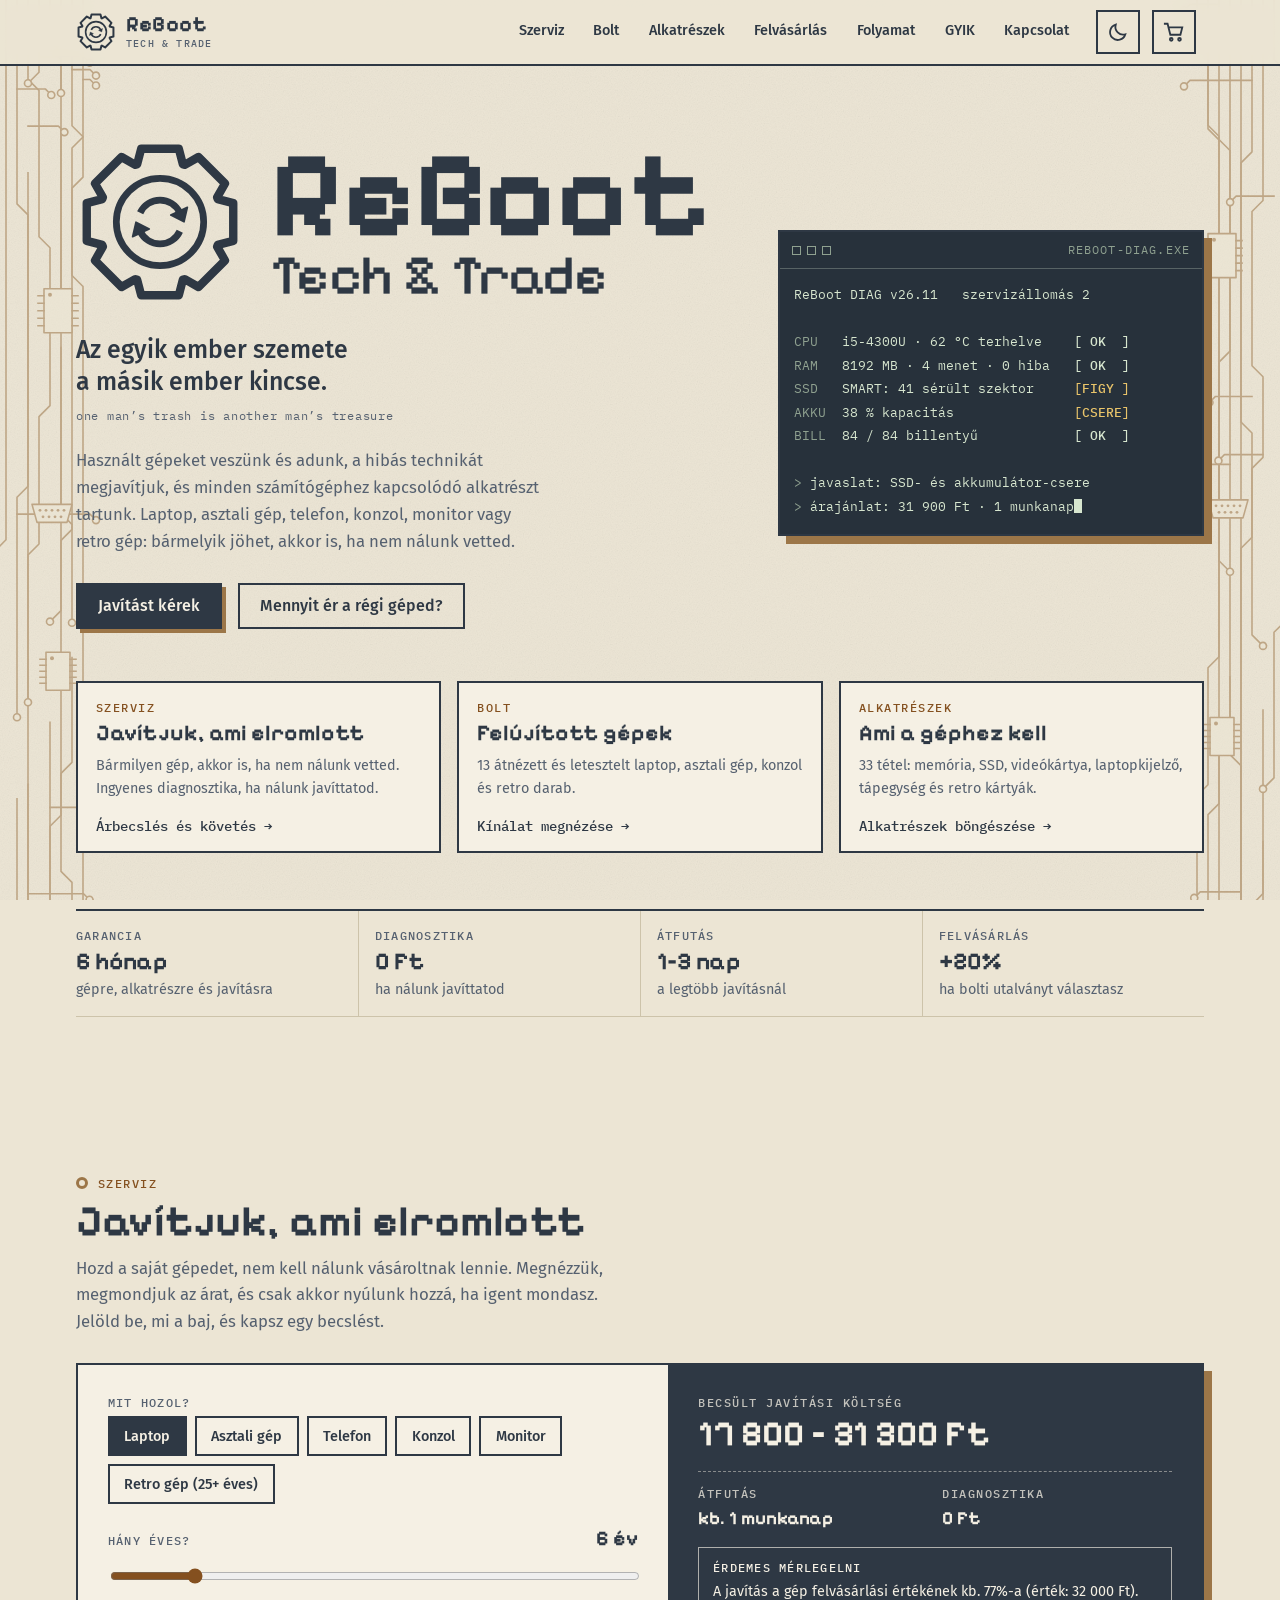
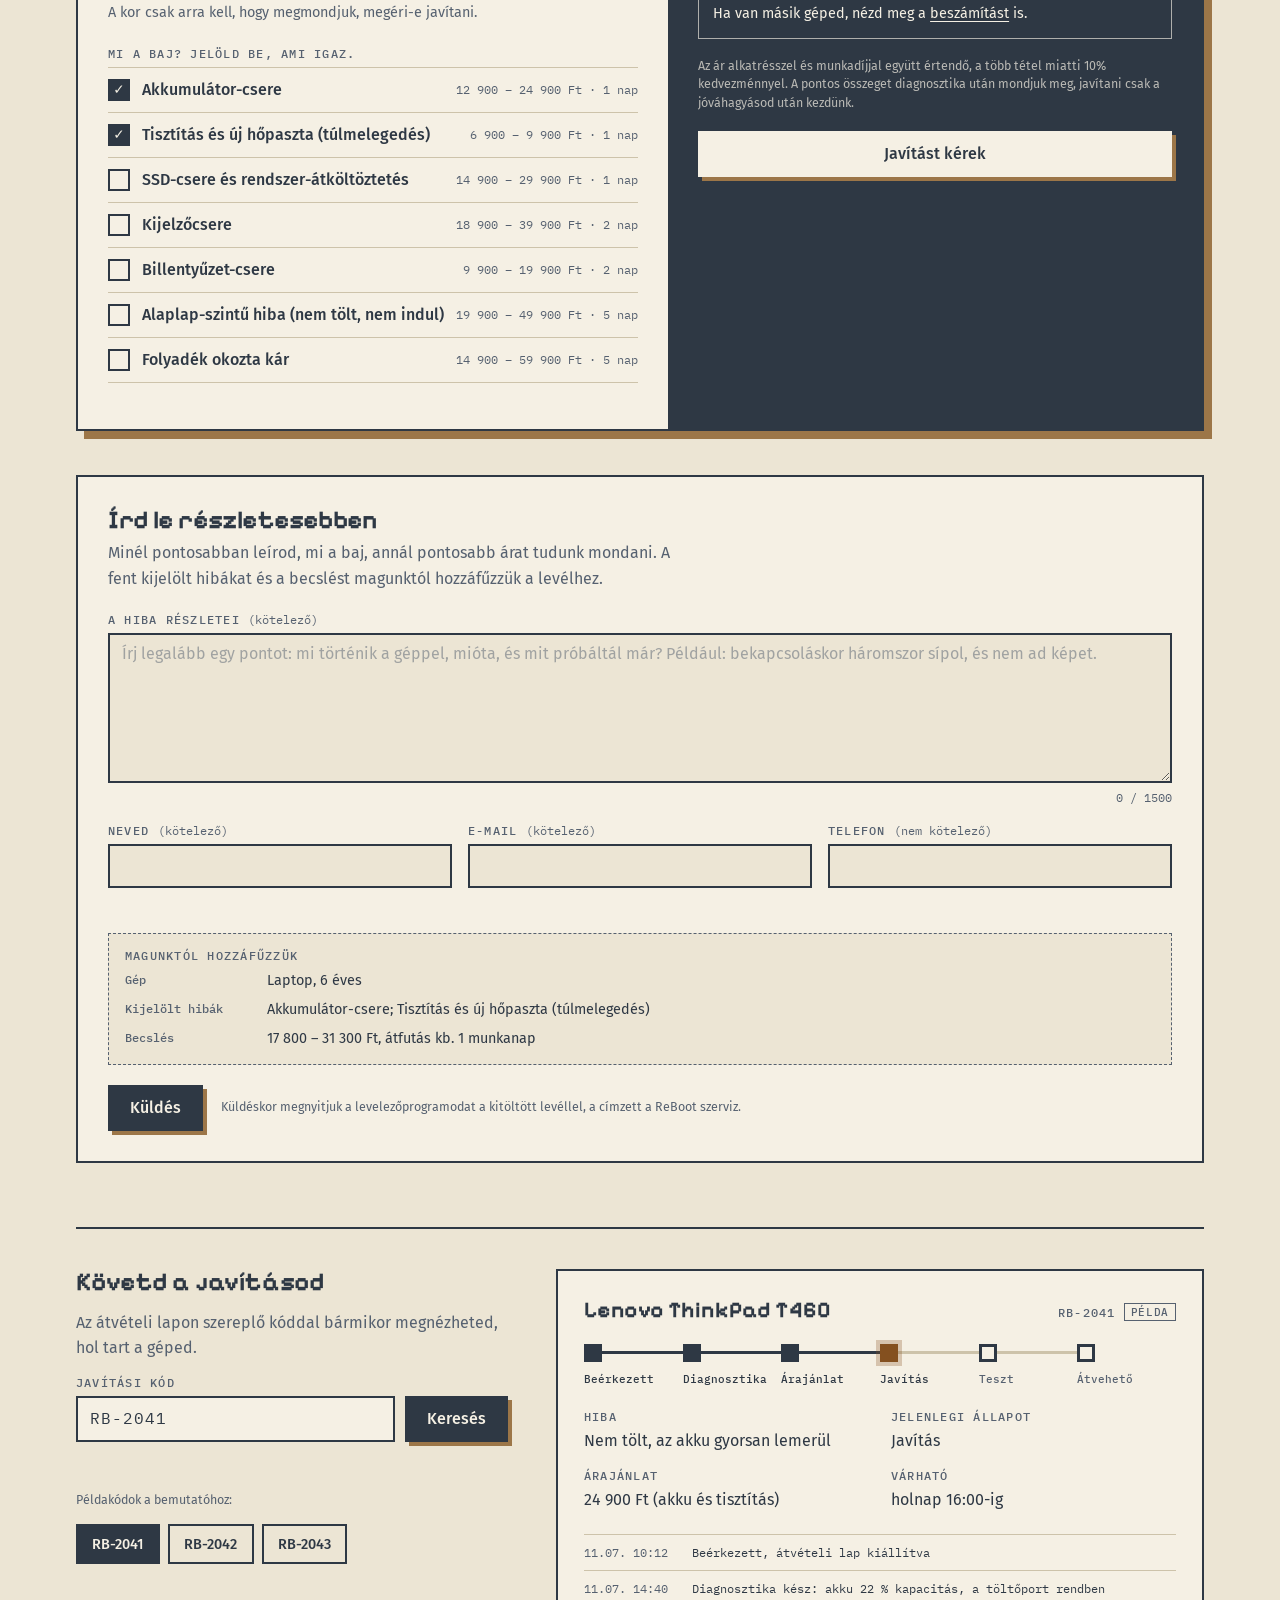
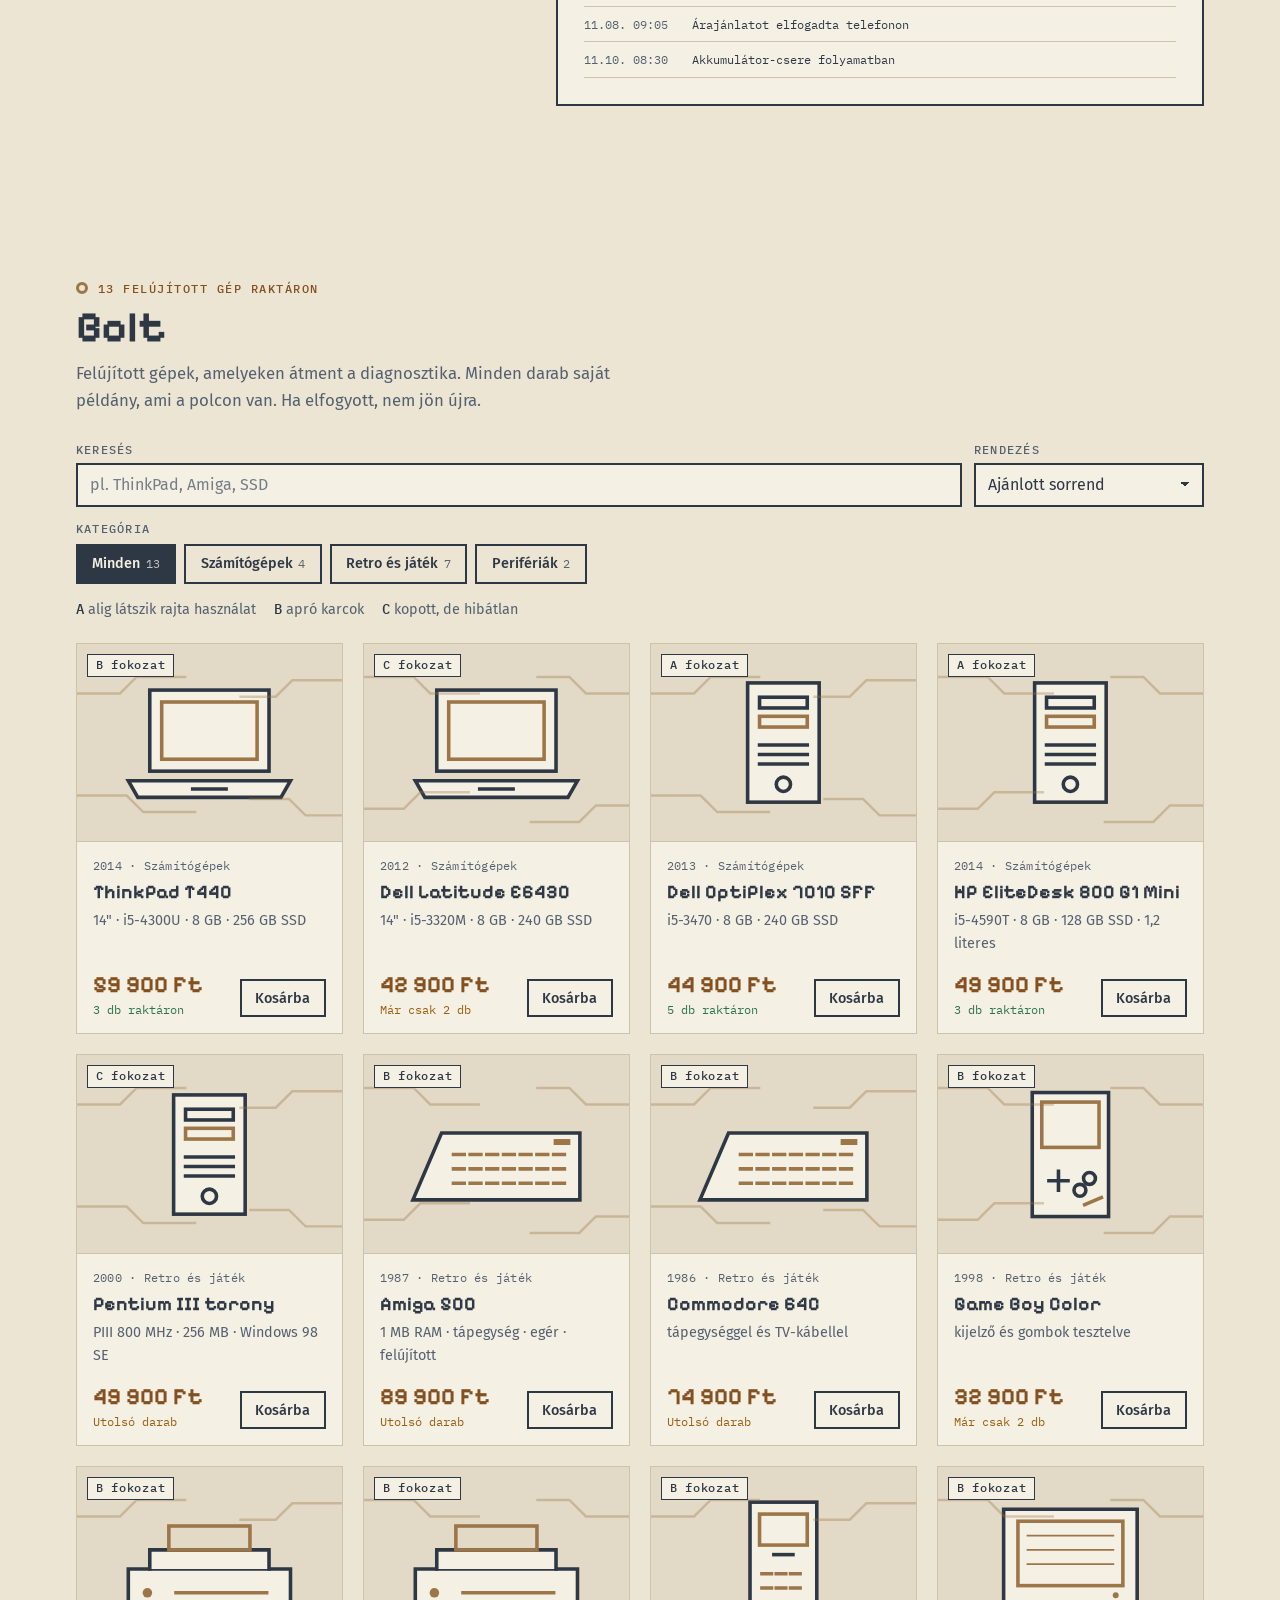
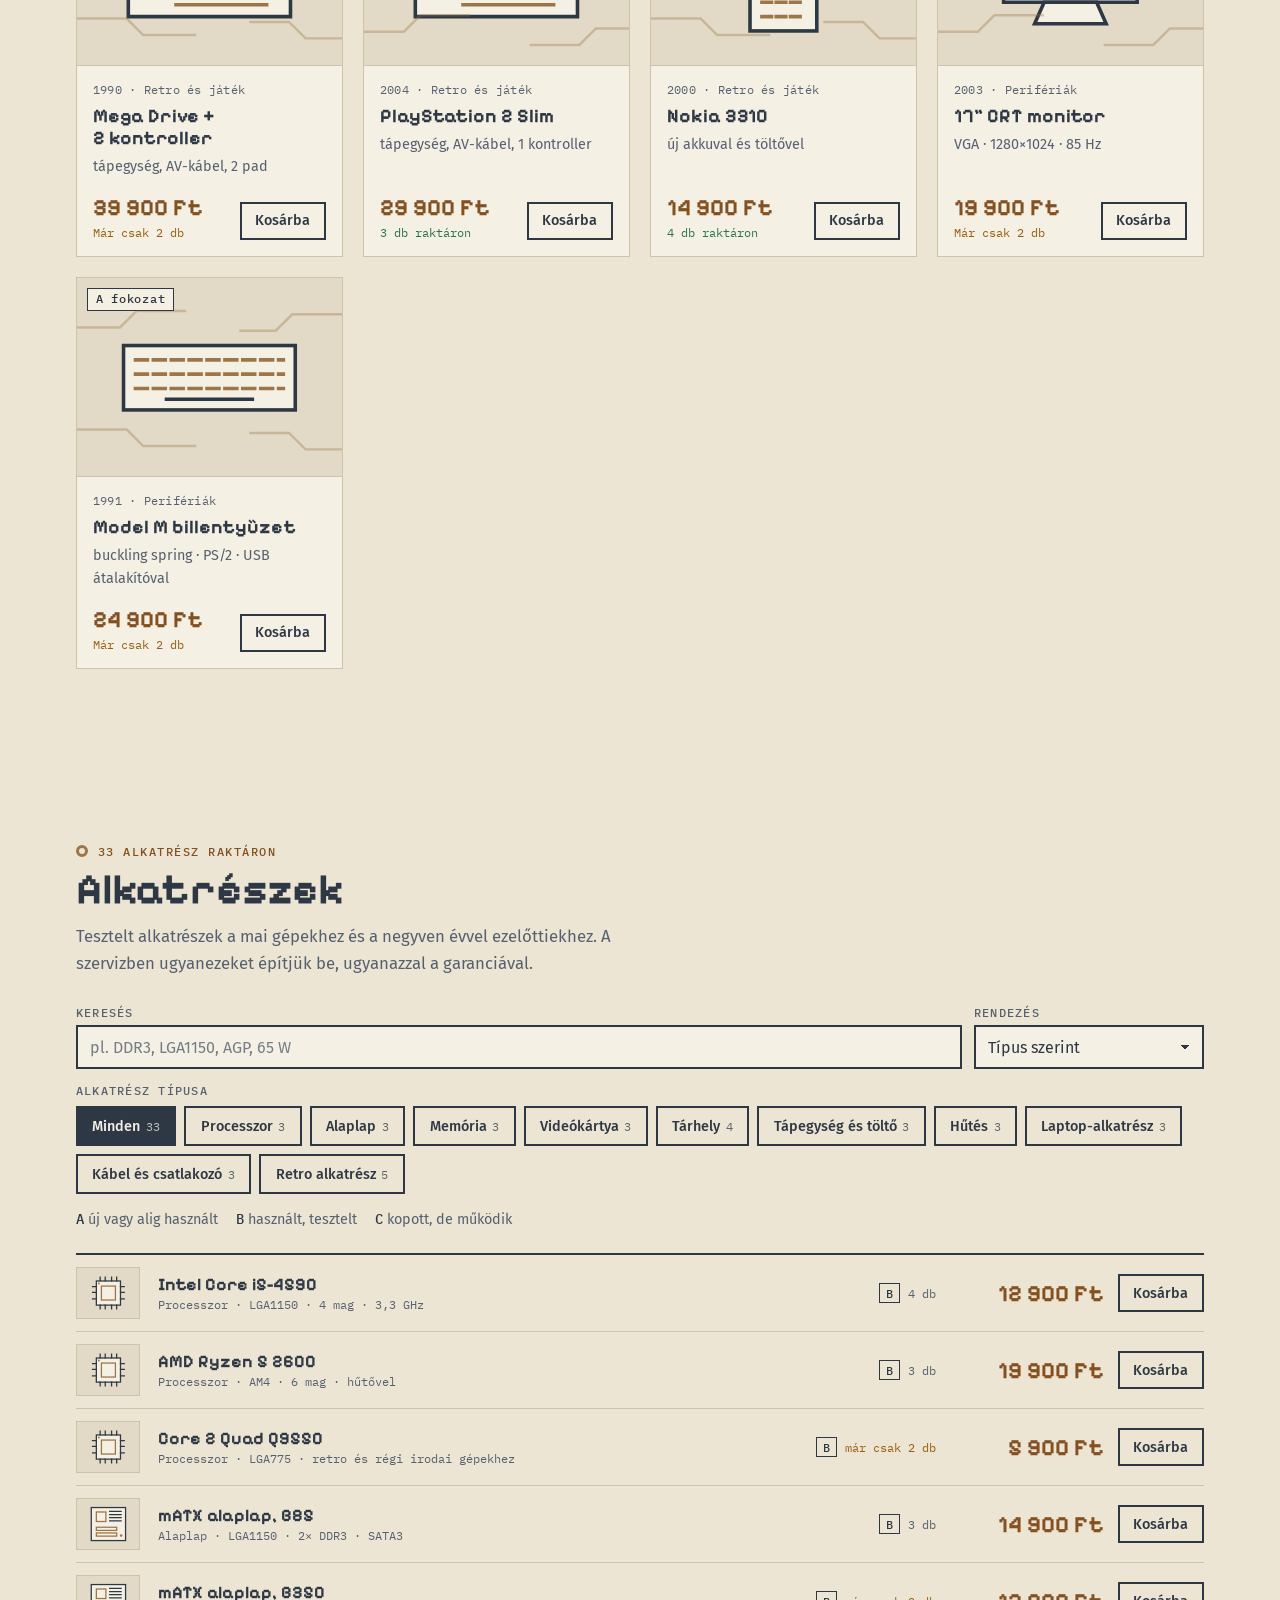
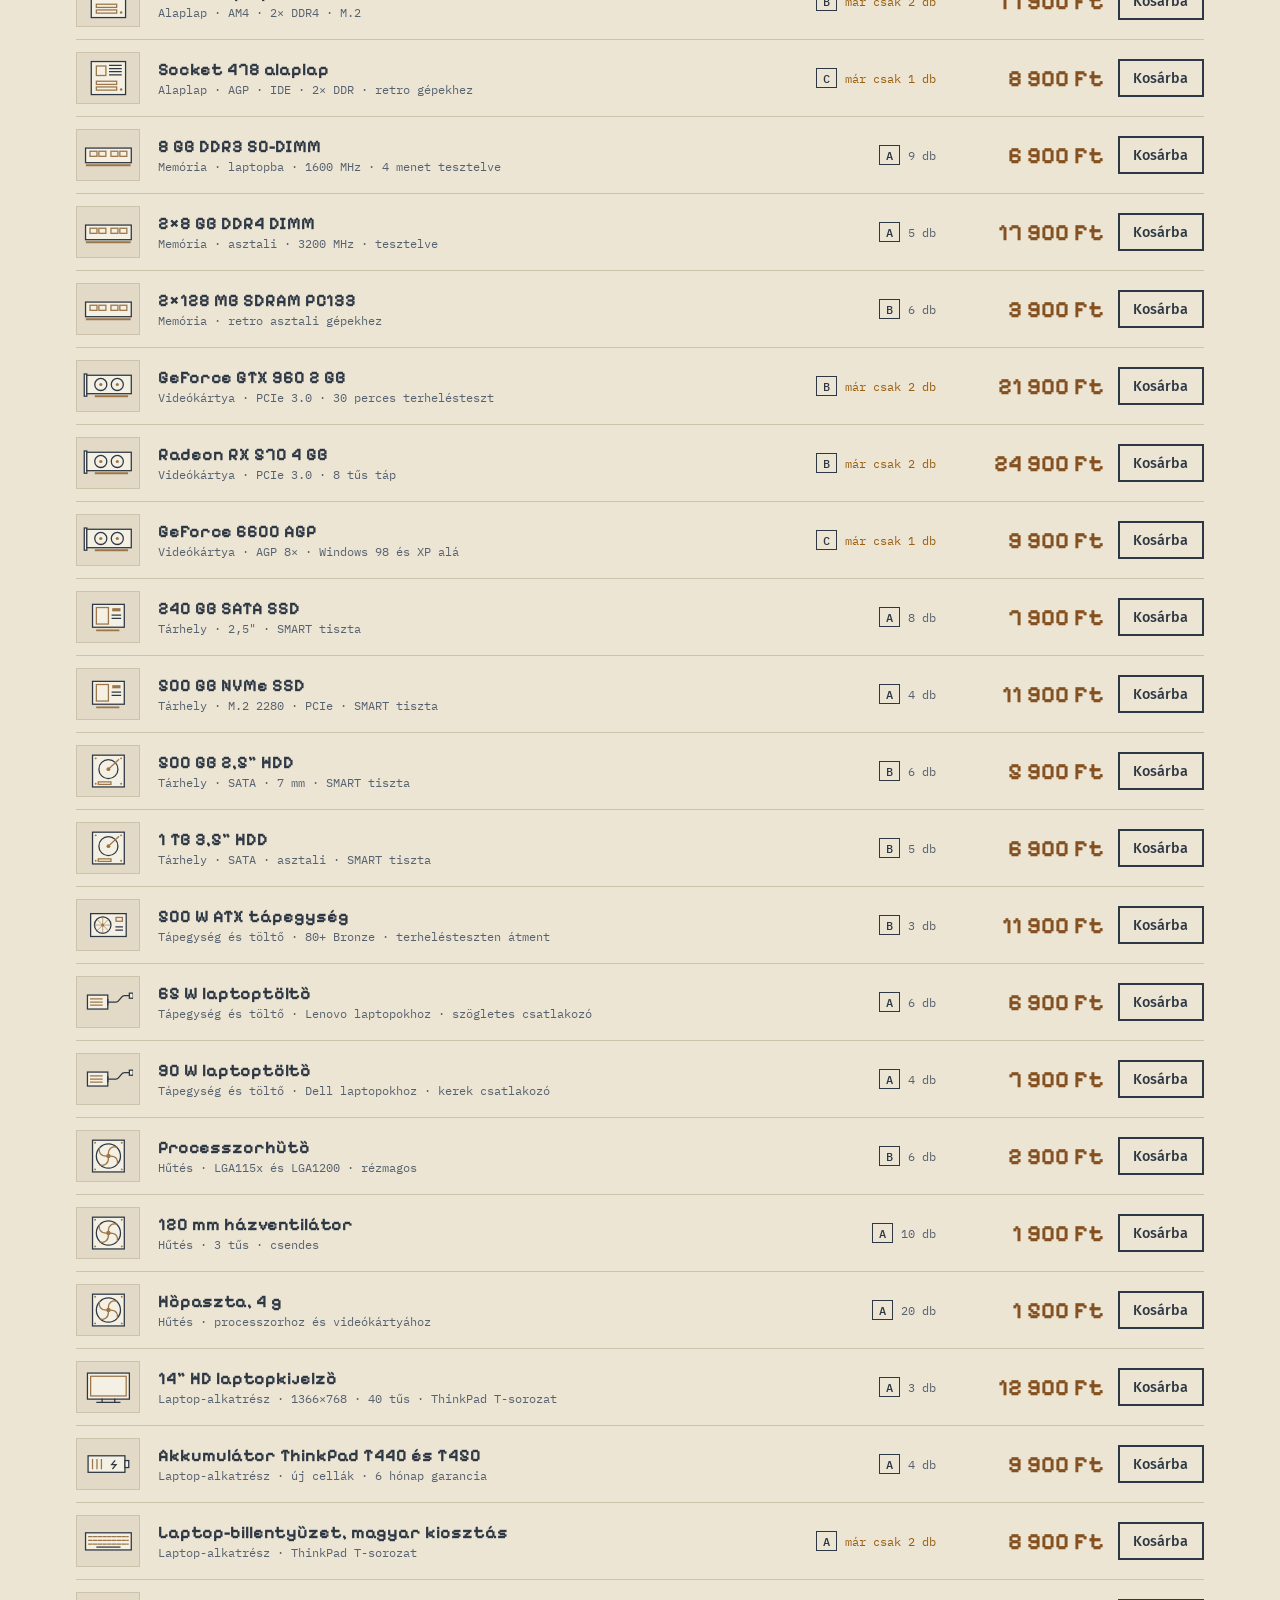
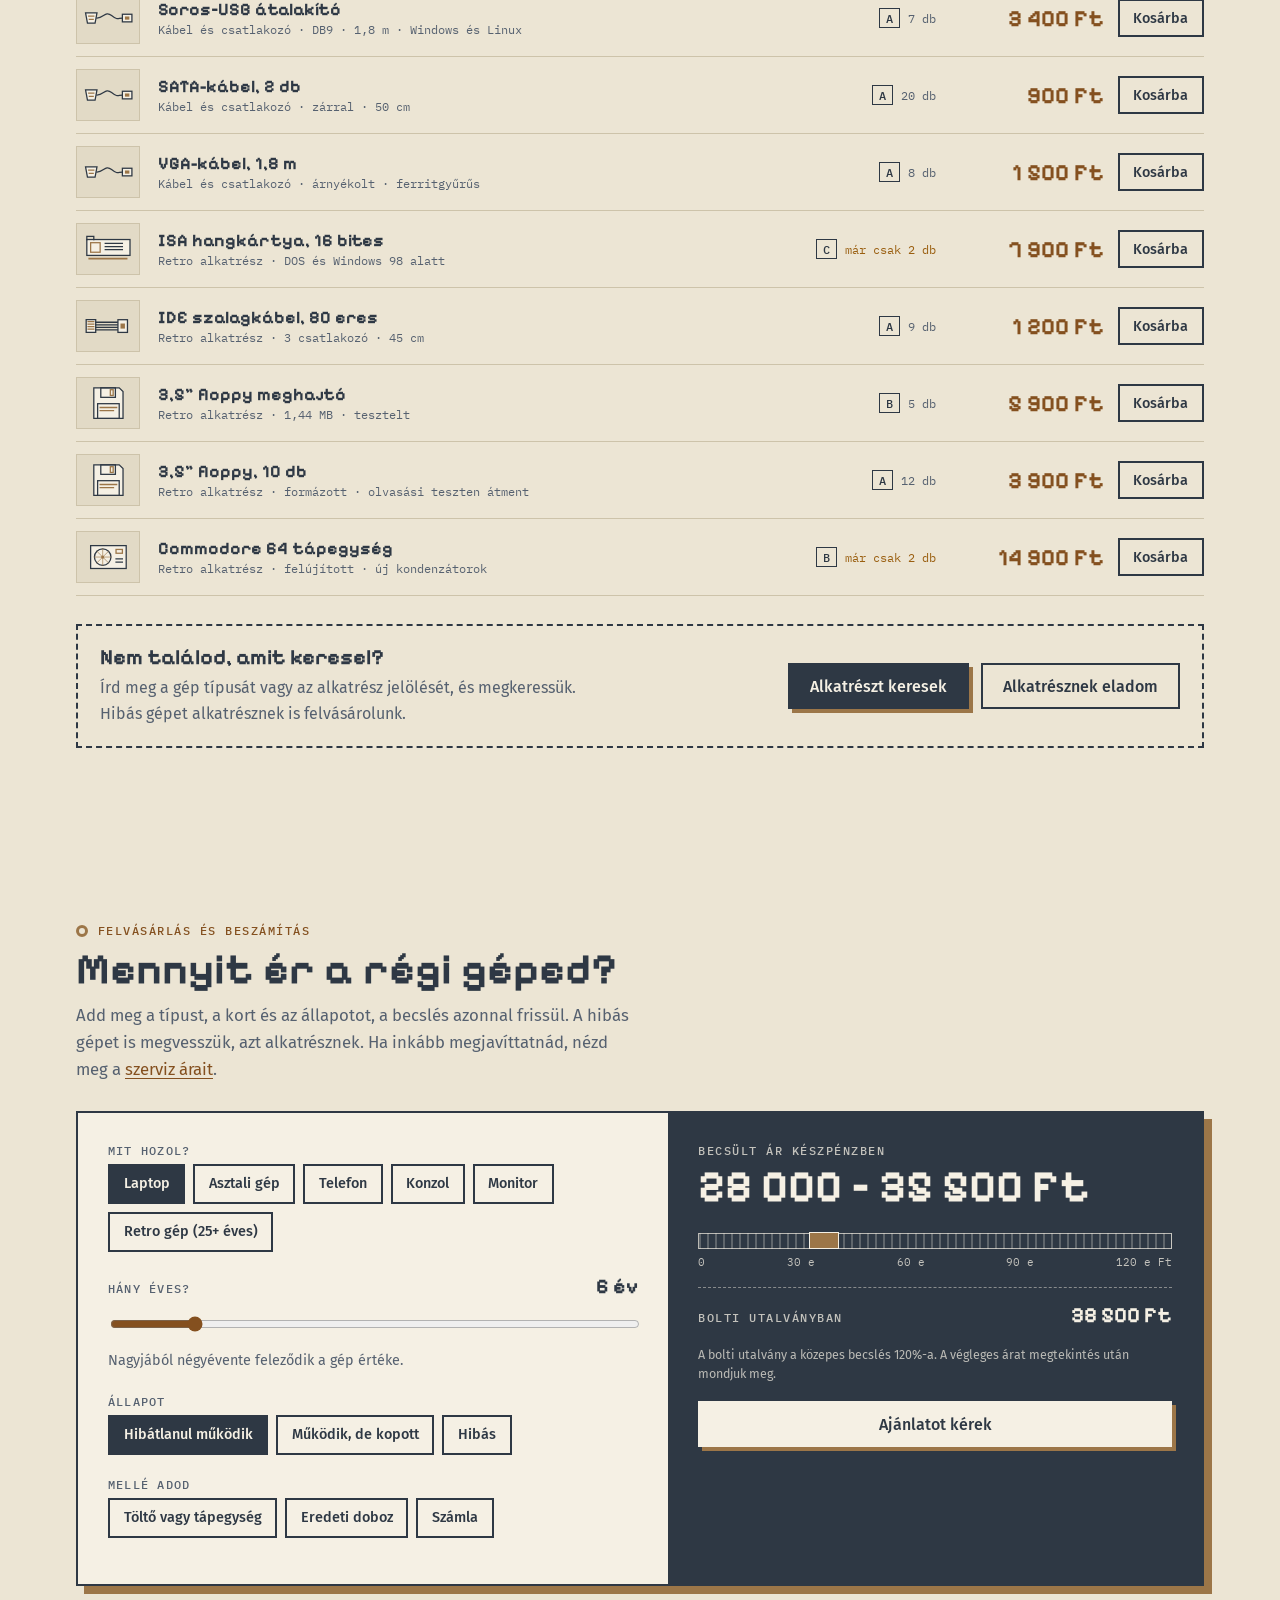
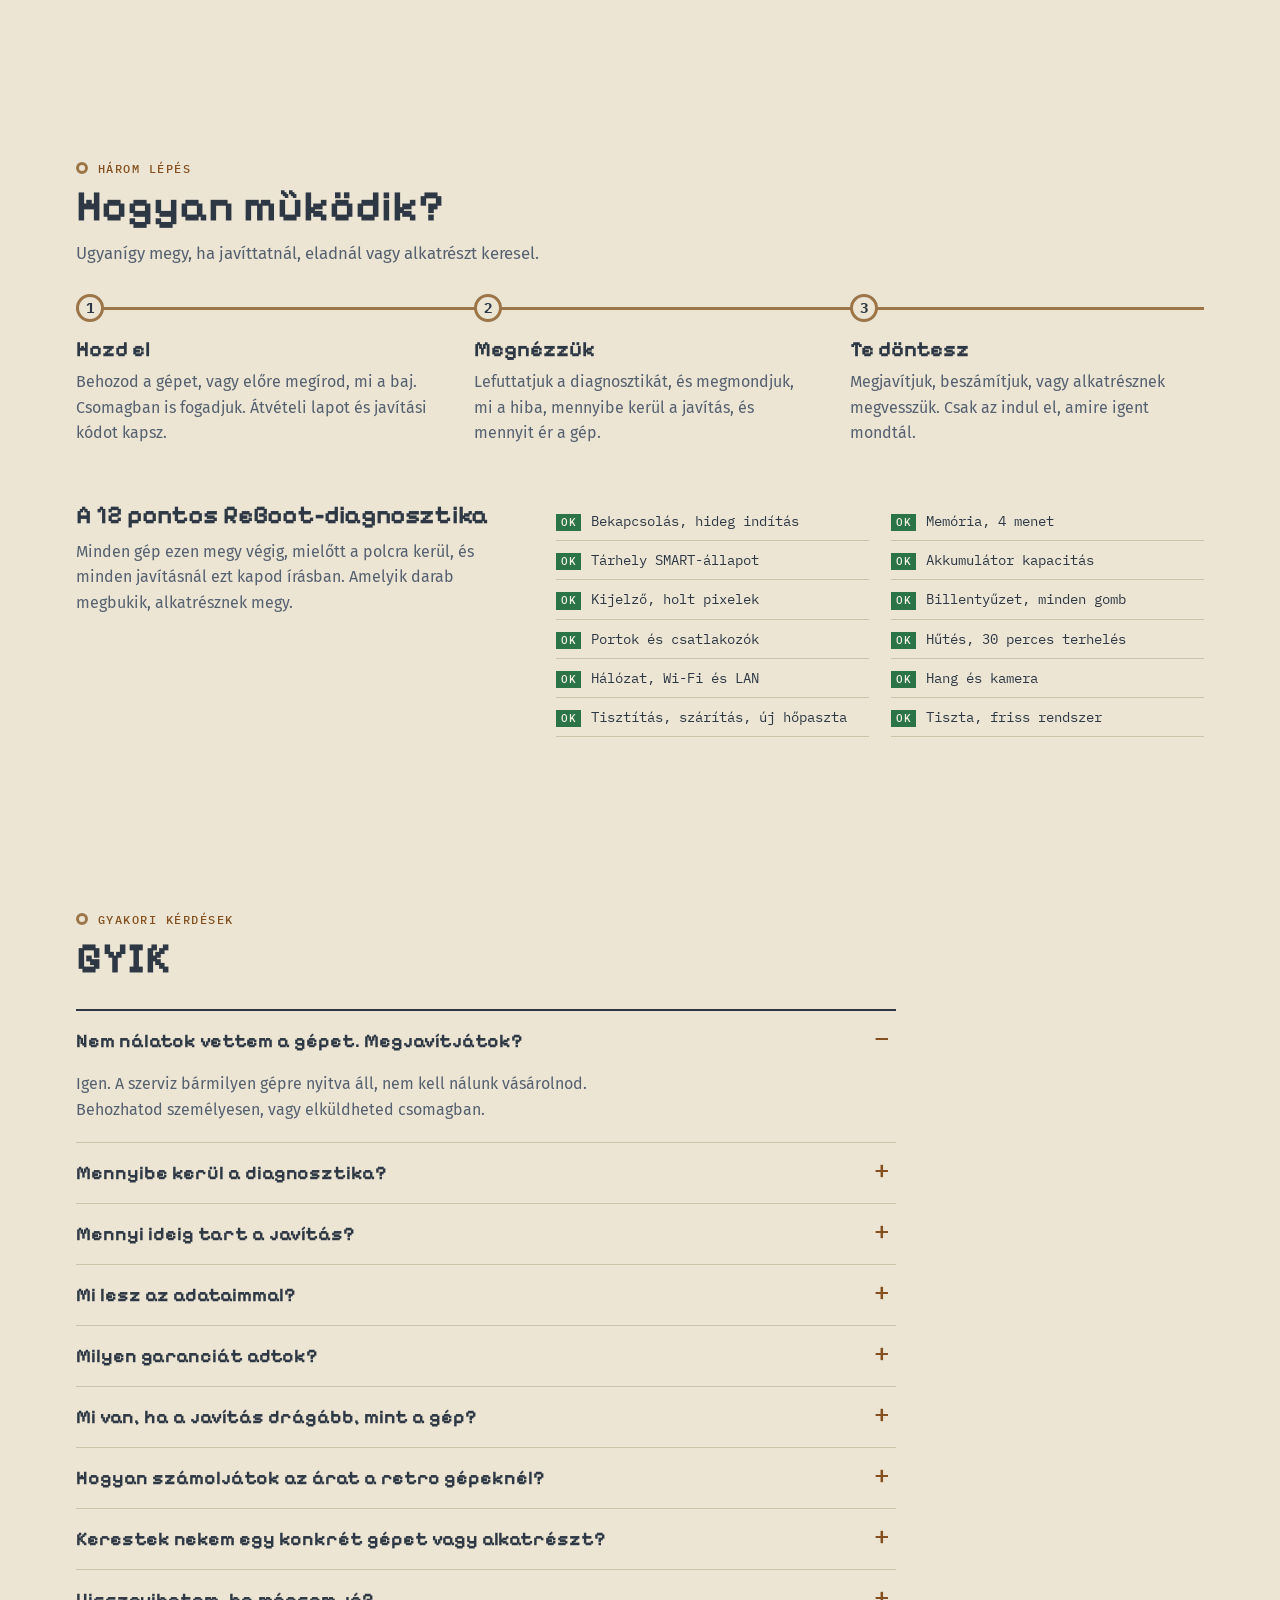
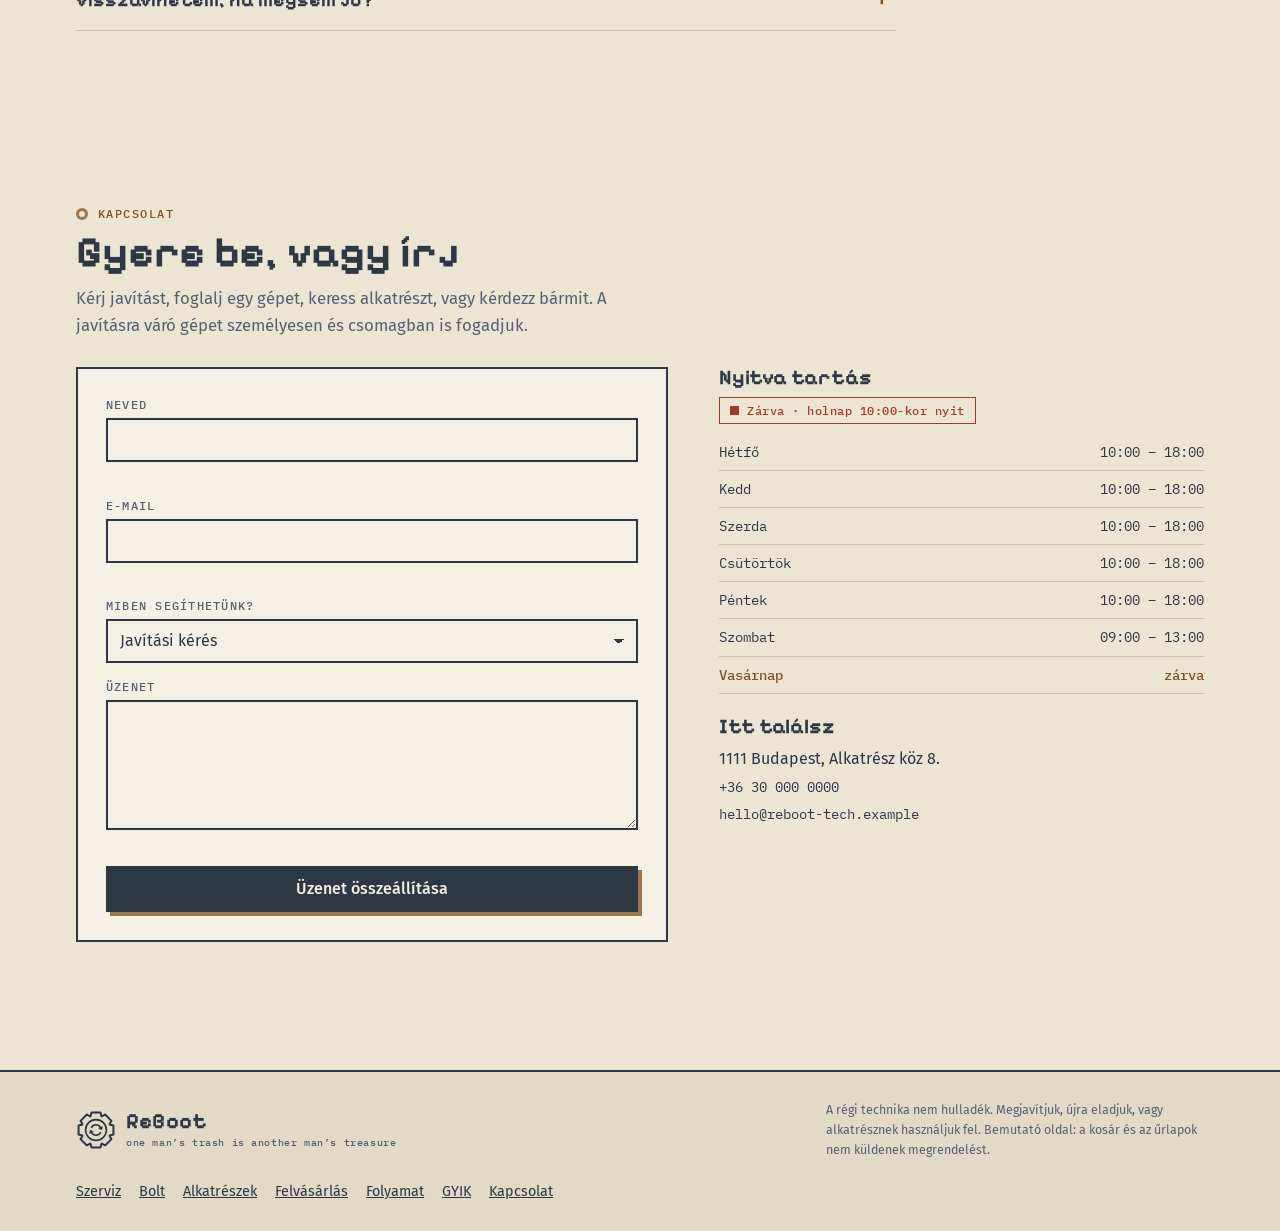
==== commit fa2f2696: "Fix HTML encoding issues in index.html" ====
--- a/index.html
+++ b/index.html
@@ -1,5 +1,4 @@
-<!doctype html>
-<html>
+
 <head><meta charset=utf8><meta name=viewport content="width=device-width,initial-scale=1,viewport-fit=cover"><style>:root{color-scheme:light;box-sizing:border-box;padding-top:env(safe-area-inset-top,0px);padding-bottom:env(safe-area-inset-bottom,0px)}html{scroll-padding-top:env(safe-area-inset-top,0px)}body{margin:0;padding:0;font:14px -apple-system,BlinkMacSystemFont,sans-serif;background:#fff;color:#000}img{max-width:100%}[hidden]:not([hidden=until-found i]){display:none!important}</style></head><body>
 <title>ReBoot Tech &amp; Trade</title>
 <meta name="claude:viewport-fit-sides" content="cover">
@@ -2153,4 +2152,3 @@
 })();
 </script>
 
-</body></html>
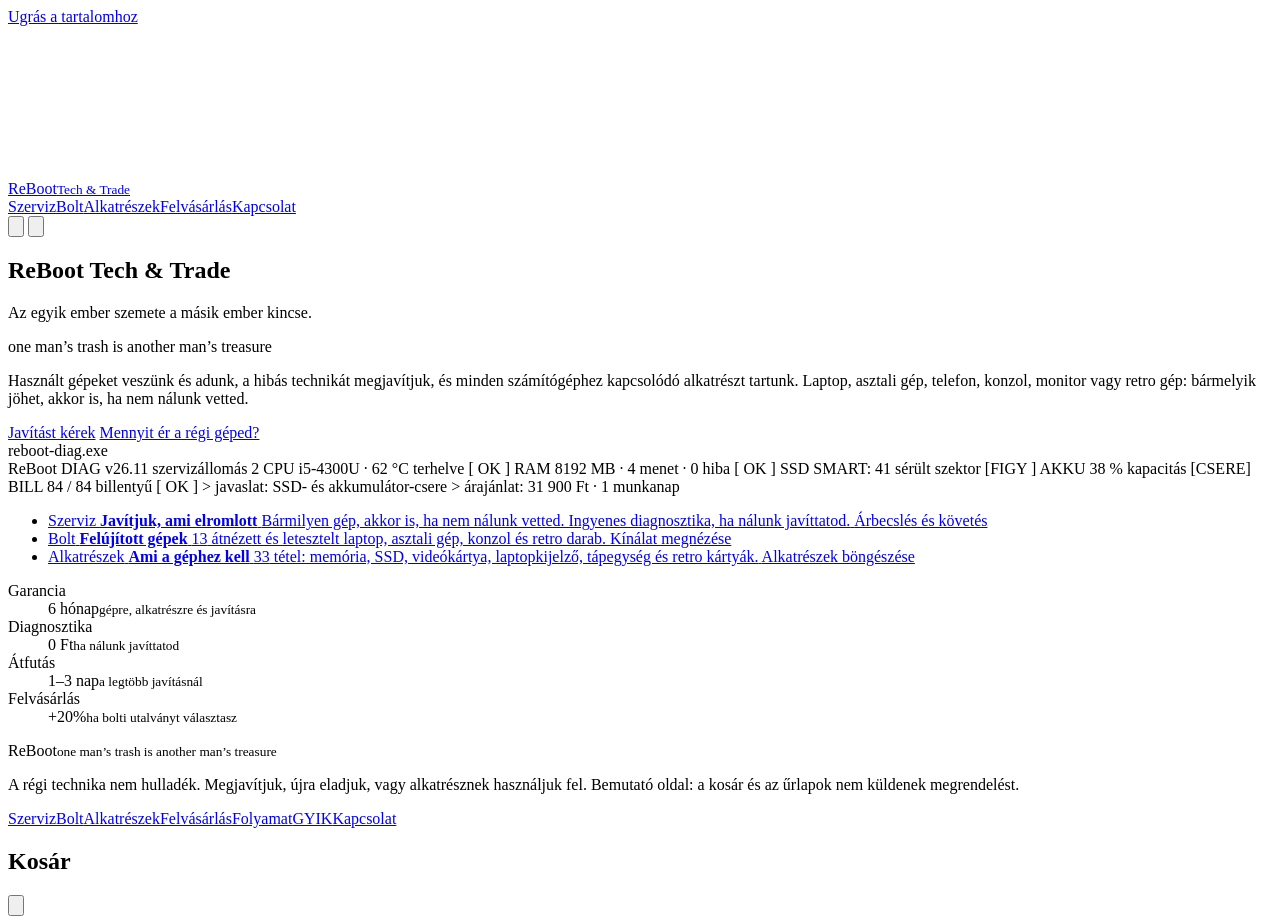
==== commit a8b9695d: "Add files via upload" ====
--- a/index.html
+++ b/index.html
@@ -1,571 +1,26 @@
-
-<head><meta charset=utf8><meta name=viewport content="width=device-width,initial-scale=1,viewport-fit=cover"><style>:root{color-scheme:light;box-sizing:border-box;padding-top:env(safe-area-inset-top,0px);padding-bottom:env(safe-area-inset-bottom,0px)}html{scroll-padding-top:env(safe-area-inset-top,0px)}body{margin:0;padding:0;font:14px -apple-system,BlinkMacSystemFont,sans-serif;background:#fff;color:#000}img{max-width:100%}[hidden]:not([hidden=until-found i]){display:none!important}</style></head><body>
+<!DOCTYPE html>
+<html lang="hu">
+<head>
+<meta charset="utf-8">
+<meta name="viewport" content="width=device-width,initial-scale=1,viewport-fit=cover">
 <title>ReBoot Tech &amp; Trade</title>
-<meta name="claude:viewport-fit-sides" content="cover">
+<meta name="description" content="Felújított PC-k, alkatrészek, szerviz és régi gépek felvásárlása – ReBoot Tech &amp; Trade.">
 <link rel="stylesheet" href="https://fonts.googleapis.com/css2?family=Fira+Sans:wght@400;500;600&family=IBM+Plex+Mono:wght@400;500&family=Pixelify+Sans:wght@500;700&display=swap">
-<style>
-/* Elrendezés: nyomtatott áramkör a lap két szélén, középen egy oszlopos katalógus-papír.
-   Színek: papír, palakék tinta, rézbarna nyomvonal, egy mély réz kiemelés, kijelző-zöld a POST panelhez. */
-:root {
-  --paper: #ECE5D4;
-  --paper-2: #E2DAC6;
-  --paper-3: #F5F0E4;
-  --bar: rgba(236, 229, 212, 0.92);
-  --ink: #2E3844;
-  --ink-soft: #566170;
-  --on-ink: #F5F0E4;
-  --line: #CDC3AA;
-  --trace: #9C7648;
-  --accent: #84501F;
-  --ok: #2B7448;
-  --warn: #9A5F10;
-  --bad: #A03A2C;
-  --screen-bg: #27313B;
-  --screen-fg: #D7E6CF;
-  --screen-dim: #8FA190;
-  --screen-warn: #E9C46A;
-  --grain-op: .13;
-  --trace-op: .55;
-  --f-display: 'Pixelify Sans', 'Courier New', monospace;
-  --f-body: 'Fira Sans', system-ui, -apple-system, 'Segoe UI', sans-serif;
-  --f-mono: 'IBM Plex Mono', ui-monospace, Menlo, Consolas, monospace;
-  --t-xs: .78rem;
-  --t-sm: .9rem;
-  --t-md: 1rem;
-  --t-lg: 1.25rem;
-  --t-xl: clamp(1.9rem, 4.2vw, 2.7rem);
-  --t-hero: clamp(3.4rem, 12.5vw, 7.6rem);
-}
-@media (prefers-color-scheme: dark) {
-  :root:not([data-theme="light"]) {
-    --paper: #1C2228;
-    --paper-2: #252D35;
-    --paper-3: #2B343D;
-    --bar: rgba(28, 34, 40, 0.92);
-    --ink: #E9E2D0;
-    --ink-soft: #A4ADB6;
-    --on-ink: #1C2228;
-    --line: #3A444E;
-    --trace: #B98E5A;
-    --accent: #DDA969;
-    --ok: #6CC08C;
-    --warn: #E4A44E;
-    --bad: #E58272;
-    --screen-bg: #12171B;
-    --screen-fg: #CFE3C6;
-    --screen-dim: #7F917F;
-    --grain-op: .07;
-    --trace-op: .5;
-    color-scheme: dark;
-  }
-}
-:root[data-theme="dark"] {
-  --paper: #1C2228;
-  --paper-2: #252D35;
-  --paper-3: #2B343D;
-  --bar: rgba(28, 34, 40, 0.92);
-  --ink: #E9E2D0;
-  --ink-soft: #A4ADB6;
-  --on-ink: #1C2228;
-  --line: #3A444E;
-  --trace: #B98E5A;
-  --accent: #DDA969;
-  --ok: #6CC08C;
-  --warn: #E4A44E;
-  --bad: #E58272;
-  --screen-bg: #12171B;
-  --screen-fg: #CFE3C6;
-  --screen-dim: #7F917F;
-  --grain-op: .07;
-  --trace-op: .5;
-  color-scheme: dark;
-}
-
-*, *::before, *::after { box-sizing: border-box; }
-[hidden] { display: none !important; }
-html { scroll-behavior: smooth; }
-body {
-  margin: 0;
-  background-color: var(--paper);
-  color: var(--ink);
-  font: 400 16px/1.6 var(--f-body);
-  -webkit-font-smoothing: antialiased;
-  text-rendering: optimizeLegibility;
-}
-body::before {
-  content: "";
-  position: fixed;
-  inset: 0 0 auto;
-  height: env(safe-area-inset-top, 0px);
-  z-index: 10;
-  background: var(--paper);
-}
-@media (prefers-reduced-motion: reduce) {
-  html { scroll-behavior: auto; }
-  *, *::before, *::after { animation-duration: .01ms !important; animation-iteration-count: 1 !important; transition-duration: .01ms !important; }
-}
-.grain {
-  position: fixed; inset: 0; pointer-events: none; z-index: 0;
-  opacity: var(--grain-op);
-  background-image: url("data:image/svg+xml,%3Csvg xmlns='http://www.w3.org/2000/svg' width='240' height='240'%3E%3Cfilter id='n'%3E%3CfeTurbulence type='fractalNoise' baseFrequency='.85' numOctaves='2' stitchTiles='stitch'/%3E%3CfeColorMatrix type='saturate' values='0'/%3E%3C/filter%3E%3Crect width='100%25' height='100%25' filter='url(%23n)'/%3E%3C/svg%3E");
-}
-#traces {
-  position: fixed; inset: 0; width: 100%; height: 100%;
-  pointer-events: none; z-index: 0; opacity: var(--trace-op);
-}
-.page { position: relative; z-index: 1; }
-
-a { color: inherit; }
-button, input, select, textarea { font: inherit; color: inherit; }
-:focus-visible { outline: 3px solid var(--accent); outline-offset: 2px; }
-h1, h2, h3 { margin: 0; text-wrap: balance; font-family: var(--f-display); font-weight: 700; line-height: 1.05; }
-p { margin: 0; }
-.wrap {
-  width: 100%;
-  max-width: 1160px;
-  margin-inline: auto;
-  padding-left: max(16px, env(safe-area-inset-left, 0px));
-  padding-right: max(16px, env(safe-area-inset-right, 0px));
-}
-.mono { font-family: var(--f-mono); }
-.mark { display: block; }
-.mark svg { display: block; width: 100%; height: 100%; }
-.sr { position: absolute; width: 1px; height: 1px; overflow: hidden; clip: rect(0 0 0 0); white-space: nowrap; }
-
-/* gombok */
-.btn {
-  display: inline-flex; align-items: center; justify-content: center; gap: .55rem;
-  min-height: 46px; padding: .6rem 1.25rem;
-  font: 500 var(--t-md)/1.2 var(--f-body);
-  border: 2px solid var(--ink); background: transparent; color: var(--ink);
-  cursor: pointer; text-decoration: none;
-  transition: transform .12s ease, box-shadow .12s ease, background-color .12s ease;
-}
-.btn:hover { background: var(--paper-2); }
-.btn.primary { background: var(--ink); color: var(--on-ink); box-shadow: 4px 4px 0 var(--trace); }
-.btn.primary:hover { transform: translate(-1px, -1px); box-shadow: 6px 6px 0 var(--trace); background: var(--ink); }
-.btn.primary:active { transform: translate(3px, 3px); box-shadow: 1px 1px 0 var(--trace); }
-.btn.small { min-height: 38px; padding: .35rem .85rem; font-size: var(--t-sm); }
-.icon-btn {
-  position: relative; display: inline-grid; place-items: center;
-  width: 44px; height: 44px; padding: 0;
-  border: 2px solid var(--ink); background: transparent; cursor: pointer;
-}
-.icon-btn:hover { background: var(--paper-2); }
-.icon-btn svg { width: 22px; height: 22px; stroke: currentColor; fill: none; stroke-width: 2; stroke-linecap: square; stroke-linejoin: miter; }
-.badge-count {
-  position: absolute; top: -9px; right: -9px; min-width: 22px; height: 22px; padding: 0 5px;
-  display: grid; place-items: center;
-  background: var(--accent); color: var(--paper); border: 2px solid var(--paper);
-  font: 500 .72rem/1 var(--f-mono);
-}
-
-/* fejléc */
-.site-head {
-  position: sticky; top: env(safe-area-inset-top, 0px); z-index: 40;
-  background: var(--paper); background: var(--bar);
-  -webkit-backdrop-filter: blur(8px); backdrop-filter: blur(8px);
-  border-bottom: 2px solid var(--ink);
-}
-.head-row { display: flex; align-items: center; gap: 14px; flex-wrap: wrap; padding-block: 10px; }
-.brand { display: flex; align-items: center; gap: 10px; text-decoration: none; margin-right: auto; }
-.brand .mark { width: 40px; height: 40px; color: var(--ink); flex: none; }
-.brand-name { font: 700 1.35rem/1 var(--f-display); letter-spacing: .01em; }
-.brand-name small { display: block; font: 500 .62rem/1.2 var(--f-mono); letter-spacing: .12em; text-transform: uppercase; color: var(--ink-soft); margin-top: 3px; }
-.nav { display: flex; gap: 4px; order: 2; }
-.nav a {
-  padding: .5rem .8rem; text-decoration: none; font-weight: 500; font-size: var(--t-sm);
-  border-bottom: 2px solid transparent;
-}
-.nav a:hover { border-bottom-color: var(--trace); }
-.head-actions { display: flex; gap: 12px; order: 3; padding-right: 8px; }
-@media (max-width: 800px) {
-  .nav { order: 4; width: 100%; overflow-x: auto; margin-inline: -4px; padding-bottom: 2px; scrollbar-width: none; }
-  .nav a { white-space: nowrap; }
-  .head-actions { order: 2; }
-}
-
-/* hős */
-.hero { padding-block: clamp(28px, 6vw, 72px) clamp(28px, 5vw, 56px); }
-.hero-grid { display: grid; grid-template-columns: minmax(0, 1.2fr) minmax(0, .8fr); gap: clamp(28px, 5vw, 64px); align-items: center; }
-@media (max-width: 900px) { .hero-grid { grid-template-columns: minmax(0, 1fr); } }
-.lockup { display: flex; align-items: center; gap: clamp(10px, 2.4vw, 26px); }
-.lockup .mark { width: clamp(78px, 17vw, 168px); height: auto; aspect-ratio: 1; color: var(--ink); flex: none; }
-.wordmark { display: flex; flex-direction: column; gap: .12em; min-width: 0; }
-.wm-re { font-size: var(--t-hero); line-height: .86; letter-spacing: -.01em; }
-.wm-sub { font-size: calc(var(--t-hero) * .46); line-height: .9; font-weight: 500; letter-spacing: -.01em; white-space: nowrap; }
-.tagline { margin-top: 28px; font-size: clamp(1.15rem, 2.4vw, 1.55rem); line-height: 1.3; max-width: 26ch; font-weight: 500; text-wrap: balance; }
-.tagline-en { margin-top: 8px; font: 400 var(--t-xs)/1.5 var(--f-mono); letter-spacing: .06em; color: var(--ink-soft); }
-.hero-copy { margin-top: 22px; max-width: 52ch; color: var(--ink-soft); font-size: 1.05rem; }
-.hero-cta { margin-top: 28px; display: flex; flex-wrap: wrap; gap: 16px; }
-
-.screen {
-  background: var(--screen-bg); color: var(--screen-fg);
-  border: 2px solid var(--ink);
-  box-shadow: 8px 8px 0 var(--trace);
-  font: 400 clamp(.7rem, 1.9vw, .84rem)/1.75 var(--f-mono);
-  min-width: 0;
-}
-.screen-bar { display: flex; align-items: center; gap: 6px; padding: 8px 12px; border-bottom: 1px solid color-mix(in srgb, var(--screen-fg) 28%, transparent); color: var(--screen-dim); font-size: .72rem; letter-spacing: .1em; text-transform: uppercase; }
-.screen-bar i { width: 9px; height: 9px; border: 1.5px solid var(--screen-dim); display: block; }
-.screen-bar span { margin-left: auto; }
-.screen-body { padding: 14px 14px 16px; overflow-x: auto; white-space: pre; }
-.screen .dim { color: var(--screen-dim); }
-.screen .ok { color: var(--screen-fg); font-weight: 500; }
-.screen .warn { color: var(--screen-warn); font-weight: 500; }
-.cursor { display: inline-block; width: .6em; height: 1.05em; vertical-align: -.17em; background: var(--screen-fg); animation: blink 1.05s steps(1) infinite; }
-@keyframes blink { 50% { opacity: 0; } }
-
-.datasheet { margin-top: clamp(32px, 5vw, 56px); display: grid; grid-template-columns: repeat(4, minmax(0, 1fr)); border-top: 2px solid var(--ink); border-bottom: 1px solid var(--line); }
-.datasheet div { padding: 16px 16px 16px 0; min-width: 0; }
-.datasheet div + div { padding-left: 16px; border-left: 1px solid var(--line); }
-.datasheet dt { font: 500 var(--t-xs)/1.3 var(--f-mono); letter-spacing: .1em; text-transform: uppercase; color: var(--ink-soft); }
-.datasheet dd { margin: 6px 0 0; font: 700 1.5rem/1.1 var(--f-display); }
-.datasheet dd small { display: block; margin-top: 4px; font: 400 var(--t-sm)/1.4 var(--f-body); color: var(--ink-soft); }
-@media (max-width: 760px) {
-  .datasheet { grid-template-columns: repeat(2, minmax(0, 1fr)); }
-  .datasheet div:nth-child(3) { padding-left: 0; border-left: 0; }
-  .datasheet div:nth-child(n+3) { border-top: 1px solid var(--line); }
-}
-
-/* szekciók */
-.sec { padding-block: clamp(44px, 7vw, 88px); }
-.sec-head { margin-bottom: 28px; display: grid; gap: 10px; max-width: 62ch; }
-.eyebrow { display: flex; align-items: center; gap: 10px; font: 500 var(--t-xs)/1 var(--f-mono); letter-spacing: .12em; text-transform: uppercase; color: var(--accent); }
-.eyebrow::before { content: ""; width: 12px; height: 12px; border: 3px solid var(--trace); border-radius: 50%; flex: none; }
-.sec-head h2 { font-size: var(--t-xl); }
-.lede { color: var(--ink-soft); font-size: 1.05rem; }
-
-/* katalógus */
-.toolbar { display: grid; gap: 14px; margin-bottom: 22px; }
-.toolbar-row { display: flex; flex-wrap: wrap; gap: 12px; align-items: center; }
-.field { display: flex; flex-direction: column; gap: 6px; min-width: 0; }
-.field > label, .group-label { font: 500 var(--t-xs)/1.2 var(--f-mono); letter-spacing: .1em; text-transform: uppercase; color: var(--ink-soft); }
-.input, .select {
-  min-height: 44px; padding: .45rem .75rem; width: 100%;
-  border: 2px solid var(--ink); background: var(--paper-3); border-radius: 0;
-}
-.select { appearance: none; padding-right: 2rem; background-image: linear-gradient(45deg, transparent 50%, var(--ink) 50%), linear-gradient(135deg, var(--ink) 50%, transparent 50%); background-position: calc(100% - 17px) 50%, calc(100% - 12px) 50%; background-size: 5px 5px; background-repeat: no-repeat; }
-.input::placeholder { color: var(--ink-soft); opacity: .8; }
-.search { flex: 1 1 260px; }
-.sortbox { flex: 0 1 230px; }
-.chips { display: flex; flex-wrap: wrap; gap: 8px; }
-.chip {
-  min-height: 40px; padding: .3rem .9rem; cursor: pointer;
-  border: 2px solid var(--ink); background: transparent; font-size: var(--t-sm); font-weight: 500;
-}
-.chip:hover { background: var(--paper-2); }
-.chip[aria-pressed="true"] { background: var(--ink); color: var(--on-ink); }
-.chip .n { font: 400 .72rem var(--f-mono); opacity: .75; margin-left: .35rem; }
-.legend { font-size: var(--t-sm); color: var(--ink-soft); display: flex; flex-wrap: wrap; gap: 4px 18px; }
-.legend b { font: 500 var(--t-sm) var(--f-mono); color: var(--ink); }
-
-.grid { display: grid; grid-template-columns: repeat(auto-fill, minmax(min(100%, 250px), 1fr)); gap: 20px; }
-.card {
-  display: flex; flex-direction: column; min-width: 0;
-  background: var(--paper-3); border: 1.5px solid var(--line);
-  transition: transform .14s ease, box-shadow .14s ease, border-color .14s ease;
-}
-.card:hover { transform: translate(-2px, -2px); box-shadow: 5px 5px 0 var(--trace); border-color: var(--ink); }
-.art { position: relative; aspect-ratio: 4 / 3; background: var(--paper-2); border-bottom: 1.5px solid var(--line); display: grid; place-items: center; overflow: hidden; }
-.art > svg.pic { width: 72%; max-width: 100%; height: auto; stroke: var(--ink); fill: none; stroke-width: 3; stroke-linecap: square; stroke-linejoin: miter; }
-.art .f { fill: var(--paper-3); }
-.art .t { stroke: var(--trace); }
-.art .tf { fill: var(--trace); stroke: none; }
-.art .ink { fill: var(--ink); stroke: none; }
-.art .bgtrace { position: absolute; inset: 0; width: 100%; height: 100%; stroke: var(--trace); fill: none; stroke-width: 1.5; opacity: .35; }
-.grade { position: absolute; top: 10px; left: 10px; padding: 3px 8px; background: var(--paper-3); border: 1.5px solid var(--ink); font: 500 .72rem/1.3 var(--f-mono); letter-spacing: .06em; }
-.card-body { display: flex; flex-direction: column; gap: 6px; padding: 14px 16px 16px; flex: 1; }
-.card h3 { font-size: 1.2rem; line-height: 1.15; }
-.meta { font: 400 var(--t-xs)/1.5 var(--f-mono); color: var(--ink-soft); letter-spacing: .02em; }
-.spec-line { font-size: var(--t-sm); color: var(--ink-soft); }
-.card-foot { margin-top: auto; padding-top: 12px; display: flex; align-items: flex-end; justify-content: space-between; gap: 10px; flex-wrap: wrap; }
-.price { font: 700 1.45rem/1 var(--f-display); color: var(--accent); white-space: nowrap; }
-.stock { display: block; margin-top: 6px; font: 400 var(--t-xs)/1.2 var(--f-mono); color: var(--ok); }
-.stock.low { color: var(--warn); }
-.empty { padding: 40px 18px; border: 2px dashed var(--line); text-align: center; color: var(--ink-soft); }
-
-/* kosár */
-.backdrop { position: fixed; inset: 0; z-index: 60; background: rgba(20, 24, 28, .55); }
-.drawer {
-  position: fixed; z-index: 61; top: 0; right: 0; bottom: 0;
-  width: min(430px, 100%); display: flex; flex-direction: column;
-  background: var(--paper); border-left: 2px solid var(--ink);
-  padding-top: env(safe-area-inset-top, 0px); padding-bottom: env(safe-area-inset-bottom, 0px);
-  transform: translateX(100%); visibility: hidden;
-  transition: transform .24s ease, visibility 0s linear .24s;
-}
-.drawer.open { transform: none; visibility: visible; transition: transform .24s ease; }
-.drawer-head { display: flex; align-items: center; justify-content: space-between; gap: 12px; padding: 14px max(18px, env(safe-area-inset-right, 0px)) 14px 18px; border-bottom: 2px solid var(--ink); }
-.drawer-head h2 { font-size: 1.5rem; }
-.drawer-body { flex: 1; overflow-y: auto; padding: 8px max(18px, env(safe-area-inset-right, 0px)) 8px 18px; }
-.line { display: grid; grid-template-columns: 64px minmax(0, 1fr) auto; gap: 12px; padding: 14px 0; border-bottom: 1px solid var(--line); align-items: center; }
-.line .thumb { width: 64px; height: 52px; background: var(--paper-2); border: 1px solid var(--line); display: grid; place-items: center; }
-.line .thumb svg { width: 80%; height: auto; stroke: var(--ink); fill: none; stroke-width: 4; stroke-linecap: square; }
-.line .thumb .f { fill: var(--paper-3); }
-.line .thumb .t { stroke: var(--trace); }
-.line .thumb .tf { fill: var(--trace); stroke: none; }
-.line .thumb .ink { fill: var(--ink); stroke: none; }
-.line .nm { font-weight: 500; line-height: 1.25; }
-.line .pr { font: 400 var(--t-sm) var(--f-mono); color: var(--ink-soft); }
-.qty { display: inline-flex; align-items: center; margin-top: 8px; border: 1.5px solid var(--ink); }
-.qty button { width: 32px; height: 32px; border: 0; background: transparent; cursor: pointer; font-size: 1.1rem; line-height: 1; }
-.qty button:hover { background: var(--paper-2); }
-.qty span { min-width: 30px; text-align: center; font: 500 var(--t-sm) var(--f-mono); }
-.line .sum { font: 700 1.05rem var(--f-display); text-align: right; white-space: nowrap; }
-.rm { display: block; margin: 6px 0 0 auto; border: 0; background: none; cursor: pointer; font: 400 var(--t-xs) var(--f-mono); color: var(--ink-soft); text-decoration: underline; }
-.drawer-foot { border-top: 2px solid var(--ink); padding: 16px max(18px, env(safe-area-inset-right, 0px)) 18px 18px; display: grid; gap: 12px; background: var(--paper-3); }
-.total { display: flex; justify-content: space-between; align-items: baseline; font-weight: 500; }
-.total strong { font: 700 1.6rem var(--f-display); color: var(--accent); }
-.fine { font-size: var(--t-xs); color: var(--ink-soft); line-height: 1.5; }
-.resv { border: 2px dashed var(--ink); padding: 12px; font: 400 var(--t-xs)/1.6 var(--f-mono); white-space: pre-wrap; word-break: break-word; background: var(--paper); max-height: 180px; overflow: auto; }
-.toast {
-  position: fixed; left: 50%; bottom: calc(20px + env(safe-area-inset-bottom, 0px)); transform: translate(-50%, 24px);
-  z-index: 80; max-width: calc(100% - 32px); padding: 10px 16px;
-  background: var(--ink); color: var(--on-ink); font: 500 var(--t-sm) var(--f-body);
-  box-shadow: 4px 4px 0 var(--trace); opacity: 0; pointer-events: none; transition: opacity .18s ease, transform .18s ease;
-}
-.toast.show { opacity: 1; transform: translate(-50%, 0); }
-
-/* beszámítás */
-.calc { display: grid; grid-template-columns: minmax(0, 1.05fr) minmax(0, .95fr); border: 2px solid var(--ink); background: var(--paper-3); box-shadow: 8px 8px 0 var(--trace); }
-@media (max-width: 880px) { .calc { grid-template-columns: minmax(0, 1fr); } }
-.calc-in { padding: clamp(18px, 3vw, 30px); display: grid; gap: 22px; align-content: start; }
-.calc-out { padding: clamp(18px, 3vw, 30px); background: var(--ink); color: var(--on-ink); display: grid; gap: 18px; align-content: start; min-width: 0; }
-@media (max-width: 880px) { .calc-out { border-top: 2px solid var(--ink); } }
-.opts { display: flex; flex-wrap: wrap; gap: 8px; }
-.opt { position: relative; }
-.opt input { position: absolute; opacity: 0; inset: 0; width: 100%; height: 100%; margin: 0; cursor: pointer; }
-.opt span { display: flex; align-items: center; min-height: 40px; padding: .3rem .85rem; border: 2px solid var(--ink); font-size: var(--t-sm); font-weight: 500; background: transparent; }
-.opt input:checked + span { background: var(--ink); color: var(--on-ink); }
-.opt input:focus-visible + span { outline: 3px solid var(--accent); outline-offset: 2px; }
-.opt input[type="checkbox"]:checked + span::before { content: "✓"; margin-right: .45rem; }
-.range-row { display: grid; gap: 8px; }
-.range-row .top { display: flex; justify-content: space-between; align-items: baseline; }
-.range-row output { font: 700 1.3rem var(--f-display); }
-input[type="range"] { width: 100%; height: 30px; accent-color: var(--accent); cursor: pointer; }
-.hint { font-size: var(--t-sm); color: var(--ink-soft); min-height: 1.4em; }
-.out-label { font: 500 var(--t-xs)/1.2 var(--f-mono); letter-spacing: .12em; text-transform: uppercase; opacity: .75; }
-.out-value { font: 700 clamp(1.9rem, 5vw, 2.8rem)/1.05 var(--f-display); margin-top: 6px; overflow-wrap: anywhere; }
-.out-voucher { display: flex; align-items: baseline; justify-content: space-between; gap: 12px; flex-wrap: wrap; padding-top: 14px; border-top: 1px dashed color-mix(in srgb, var(--on-ink) 45%, transparent); }
-.out-voucher strong { font: 700 1.35rem var(--f-display); }
-.meter { margin-top: 4px; }
-.track { position: relative; height: 16px; background: repeating-linear-gradient(90deg, color-mix(in srgb, var(--on-ink) 25%, transparent) 0 2px, transparent 2px 8px); border: 1.5px solid color-mix(in srgb, var(--on-ink) 70%, transparent); }
-.band { position: absolute; top: -1.5px; bottom: -1.5px; background: var(--trace); border: 1.5px solid var(--on-ink); min-width: 4px; transition: left .25s ease, width .25s ease; }
-.ticks { display: flex; justify-content: space-between; margin-top: 6px; font: 400 .68rem var(--f-mono); opacity: .75; }
-.calc-out .btn { border-color: var(--on-ink); color: var(--on-ink); }
-.calc-out .btn.primary { background: var(--on-ink); color: var(--ink); box-shadow: 4px 4px 0 var(--trace); }
-.calc-out .btn.primary:hover { background: var(--on-ink); }
-.calc-out .fine { color: var(--on-ink); opacity: .7; }
-
-/* folyamat */
-.steps { list-style: none; margin: 0; padding: 0; display: grid; grid-template-columns: repeat(3, minmax(0, 1fr)); gap: 0; position: relative; counter-reset: none; }
-.steps li { position: relative; padding: 0 22px 0 0; }
-.steps li + li { padding-left: 22px; }
-.steps li::before { content: ""; display: block; height: 0; border-top: 3px solid var(--trace); margin: 13px 0 0; position: absolute; left: 0; right: 0; top: 0; }
-.step-pad { display: block; width: 28px; height: 28px; margin-bottom: 16px; border: 3px solid var(--trace); background: var(--paper); border-radius: 50%; position: relative; z-index: 1; font: 700 .85rem/22px var(--f-mono); text-align: center; color: var(--ink); }
-.steps h3 { font-size: 1.35rem; margin-bottom: 8px; }
-.steps p { color: var(--ink-soft); }
-@media (max-width: 760px) {
-  .steps { grid-template-columns: minmax(0, 1fr); gap: 26px; }
-  .steps li, .steps li + li { padding: 0 0 0 44px; }
-  .steps li::before { border-top: 0; border-left: 3px solid var(--trace); left: 13px; right: auto; top: 28px; bottom: -26px; height: auto; margin: 0; }
-  .steps li:last-child::before { display: none; }
-  .step-pad { position: absolute; left: 0; top: 0; margin: 0; }
-}
-.post { margin-top: clamp(32px, 5vw, 56px); display: grid; grid-template-columns: minmax(0, .8fr) minmax(0, 1.2fr); gap: clamp(20px, 4vw, 48px); align-items: start; }
-@media (max-width: 860px) { .post { grid-template-columns: minmax(0, 1fr); } }
-.post h3 { font-size: 1.6rem; margin-bottom: 10px; }
-.post p { color: var(--ink-soft); }
-.checks { list-style: none; margin: 0; padding: 0; display: grid; grid-template-columns: repeat(2, minmax(0, 1fr)); gap: 0 22px; font: 400 var(--t-sm)/1.4 var(--f-mono); }
-@media (max-width: 520px) { .checks { grid-template-columns: minmax(0, 1fr); } }
-.checks li { display: flex; gap: 10px; align-items: baseline; padding: 9px 0; border-bottom: 1px solid var(--line); }
-.checks li::before { content: "OK"; flex: none; padding: 1px 5px; background: var(--ok); color: var(--paper-3); font-size: .68rem; font-weight: 500; letter-spacing: .06em; }
-
-/* gyik */
-.faq { display: grid; gap: 0; max-width: 820px; border-top: 2px solid var(--ink); }
-.faq details { border-bottom: 1px solid var(--line); }
-.faq summary { cursor: pointer; list-style: none; padding: 18px 44px 18px 0; position: relative; font: 700 1.2rem/1.25 var(--f-display); }
-.faq summary::-webkit-details-marker { display: none; }
-.faq summary::after { content: "+"; position: absolute; right: 6px; top: 14px; font: 500 1.6rem/1 var(--f-mono); color: var(--accent); }
-.faq details[open] summary::after { content: "−"; }
-.faq summary:hover { color: var(--accent); }
-.faq .ans { padding: 0 0 20px; color: var(--ink-soft); max-width: 64ch; }
-
-/* kapcsolat */
-.contact { display: grid; grid-template-columns: minmax(0, 1.1fr) minmax(0, .9fr); gap: clamp(22px, 4vw, 52px); align-items: start; }
-@media (max-width: 860px) { .contact { grid-template-columns: minmax(0, 1fr); } }
-.form { display: grid; gap: 16px; padding: clamp(18px, 3vw, 28px); border: 2px solid var(--ink); background: var(--paper-3); }
-.form textarea { min-height: 130px; resize: vertical; }
-.err { font-size: var(--t-xs); color: var(--bad); min-height: 1.1em; font-family: var(--f-mono); }
-.input[aria-invalid="true"], .select[aria-invalid="true"] { border-color: var(--bad); }
-.composed { display: grid; gap: 12px; padding: 16px; border: 2px dashed var(--ink); background: var(--paper); }
-.composed .resv { border: 0; padding: 0; background: none; }
-.info { display: grid; gap: 22px; }
-.info h3 { font-size: 1.3rem; margin-bottom: 8px; }
-.addr { font-style: normal; display: grid; gap: 4px; }
-.addr .mono { font-size: var(--t-sm); user-select: all; }
-.hours { width: 100%; border-collapse: collapse; font: 400 var(--t-sm)/1.4 var(--f-mono); }
-.hours th, .hours td { text-align: left; padding: 8px 6px 8px 0; border-bottom: 1px solid var(--line); font-weight: 400; }
-.hours td { text-align: right; padding-right: 0; }
-.hours tr.today th, .hours tr.today td { font-weight: 500; color: var(--accent); }
-.status { display: inline-flex; align-items: center; gap: 8px; margin-bottom: 10px; padding: 5px 10px; border: 1.5px solid currentColor; font: 500 var(--t-xs)/1.2 var(--f-mono); letter-spacing: .04em; }
-.status::before { content: ""; width: 9px; height: 9px; background: currentColor; }
-.status.open { color: var(--ok); }
-.status.closed { color: var(--bad); }
-
-/* lábléc */
-.foot { margin-top: 24px; border-top: 2px solid var(--ink); background: var(--paper-2); }
-.foot-row { display: flex; flex-wrap: wrap; gap: 20px 40px; align-items: center; justify-content: space-between; padding-block: 28px; }
-.foot .brand-name small { margin-top: 5px; letter-spacing: .06em; text-transform: none; }
-.foot p.small { font-size: var(--t-xs); color: var(--ink-soft); max-width: 54ch; }
-.foot-links { display: flex; flex-wrap: wrap; gap: 6px 18px; font-size: var(--t-sm); }
-
-/* hős: három ajtó */
-.doors { list-style: none; margin: clamp(30px, 5vw, 52px) 0 0; padding: 0; display: grid; grid-template-columns: repeat(3, minmax(0, 1fr)); gap: 16px; }
-@media (max-width: 820px) { .doors { grid-template-columns: minmax(0, 1fr); } }
-.door { display: flex; flex-direction: column; gap: 8px; height: 100%; padding: 18px 18px 16px; border: 2px solid var(--ink); background: var(--paper-3); text-decoration: none; transition: transform .14s ease, box-shadow .14s ease; }
-.door:hover { transform: translate(-2px, -2px); box-shadow: 5px 5px 0 var(--trace); }
-.door-k { font: 500 var(--t-xs)/1 var(--f-mono); letter-spacing: .12em; text-transform: uppercase; color: var(--accent); }
-.door strong { font: 700 1.4rem/1.1 var(--f-display); }
-.door-d { color: var(--ink-soft); font-size: var(--t-sm); }
-.door-go { margin-top: auto; padding-top: 8px; font: 500 var(--t-sm) var(--f-mono); }
-.door-go::after { content: " →"; }
-
-.sec-head .lede a { color: var(--accent); text-underline-offset: 3px; }
-.chip.wide { padding-inline: 1.1rem; }
-
-/* szerviz: árbecslő */
-.svc-list { display: grid; border-top: 1px solid var(--line); }
-.svc-row { position: relative; display: grid; grid-template-columns: auto minmax(0, 1fr) auto; gap: 4px 12px; align-items: center; padding: 11px 0; border-bottom: 1px solid var(--line); cursor: pointer; }
-.svc-row input { position: absolute; opacity: 0; inset: 0; width: 100%; height: 100%; margin: 0; cursor: pointer; }
-.svc-row .box { width: 22px; height: 22px; border: 2px solid var(--ink); display: grid; place-items: center; background: var(--paper-3); }
-.svc-row input:checked + .box { background: var(--ink); }
-.svc-row input:checked + .box::after { content: "✓"; color: var(--on-ink); font-size: .85rem; line-height: 1; }
-.svc-row input:focus-visible + .box { outline: 3px solid var(--accent); outline-offset: 2px; }
-.svc-name { font-weight: 500; line-height: 1.3; }
-.svc-meta { font: 400 var(--t-xs)/1.4 var(--f-mono); color: var(--ink-soft); text-align: right; white-space: nowrap; }
-@media (max-width: 520px) { .svc-row { grid-template-columns: auto minmax(0, 1fr); } .svc-meta { grid-column: 2; text-align: left; } }
-.out-rows { margin: 0; display: grid; grid-template-columns: repeat(2, minmax(0, 1fr)); gap: 14px; padding-top: 14px; border-top: 1px dashed color-mix(in srgb, var(--on-ink) 45%, transparent); }
-.out-rows dt { font: 500 var(--t-xs)/1.2 var(--f-mono); letter-spacing: .12em; text-transform: uppercase; opacity: .75; }
-.out-rows dd { margin: 6px 0 0; font: 700 1.15rem/1.2 var(--f-display); overflow-wrap: anywhere; }
-.advice { padding: 12px 14px; border: 1.5px solid color-mix(in srgb, var(--on-ink) 65%, transparent); font-size: var(--t-sm); line-height: 1.55; }
-.advice b { display: block; margin-bottom: 6px; font: 500 var(--t-xs)/1.2 var(--f-mono); letter-spacing: .1em; text-transform: uppercase; }
-.advice a { color: var(--on-ink); text-underline-offset: 3px; }
-
-/* szerviz: állapotkövető */
-.tk { margin-top: clamp(36px, 6vw, 64px); display: grid; grid-template-columns: minmax(0, .8fr) minmax(0, 1.2fr); gap: clamp(20px, 4vw, 48px); align-items: start; padding-top: clamp(24px, 4vw, 40px); border-top: 2px solid var(--ink); }
-@media (max-width: 860px) { .tk { grid-template-columns: minmax(0, 1fr); } }
-.tk-side { display: grid; gap: 14px; min-width: 0; }
-.tk-side h3 { font-size: 1.6rem; }
-.tk-side p { color: var(--ink-soft); }
-.tk-in { display: flex; gap: 10px; }
-.tk-in .input { flex: 1 1 auto; min-width: 0; text-transform: uppercase; letter-spacing: .06em; }
-.tk-main { border: 2px solid var(--ink); background: var(--paper-3); padding: clamp(16px, 3vw, 26px); display: grid; gap: 22px; min-width: 0; }
-.tk-top { display: flex; justify-content: space-between; gap: 6px 14px; flex-wrap: wrap; align-items: baseline; }
-.tk-top h4 { margin: 0; font: 700 1.4rem/1.15 var(--f-display); }
-.tk-code { font: 500 var(--t-xs) var(--f-mono); letter-spacing: .1em; color: var(--ink-soft); display: inline-flex; gap: 8px; align-items: center; }
-.tk-example { padding: 1px 6px; border: 1.5px solid var(--ink-soft); letter-spacing: .06em; text-transform: uppercase; font-size: .68rem; }
-.stages { list-style: none; margin: 0; padding: 0; display: grid; grid-template-columns: repeat(6, minmax(0, 1fr)); }
-.stages li { position: relative; padding: 28px 6px 0 0; font: 500 .7rem/1.3 var(--f-mono); color: var(--ink-soft); overflow-wrap: anywhere; }
-.stages li::before { content: ""; position: absolute; top: 0; left: 0; width: 18px; height: 18px; border: 3px solid var(--ink); background: var(--paper-3); z-index: 1; }
-.stages li::after { content: ""; position: absolute; top: 7px; left: 18px; right: 0; border-top: 3px solid var(--line); }
-.stages li:last-child::after { display: none; }
-.stages li.done { color: var(--ink); }
-.stages li.done::before { background: var(--ink); }
-.stages li.done::after { border-top-color: var(--ink); }
-.stages li.cur { color: var(--ink); font-weight: 500; }
-.stages li.cur::before { background: var(--accent); border-color: var(--accent); box-shadow: 0 0 0 4px color-mix(in srgb, var(--accent) 28%, transparent); }
-@media (max-width: 640px) {
-  .stages { grid-template-columns: minmax(0, 1fr); }
-  .stages li { padding: 0 0 20px 32px; font-size: .78rem; min-height: 38px; }
-  .stages li::after { top: 20px; bottom: 0; left: 7px; right: auto; border-top: 0; border-left: 3px solid var(--line); }
-  .stages li.done::after { border-left-color: var(--ink); }
-}
-.tk-dl { margin: 0; display: grid; grid-template-columns: repeat(2, minmax(0, 1fr)); gap: 14px 22px; }
-@media (max-width: 520px) { .tk-dl { grid-template-columns: minmax(0, 1fr); } }
-.tk-dl dt { font: 500 var(--t-xs)/1.2 var(--f-mono); letter-spacing: .1em; text-transform: uppercase; color: var(--ink-soft); }
-.tk-dl dd { margin: 4px 0 0; overflow-wrap: anywhere; }
-.tk-log { list-style: none; margin: 0; padding: 0; font: 400 var(--t-xs)/1.5 var(--f-mono); border-top: 1px solid var(--line); }
-.tk-log li { display: grid; grid-template-columns: 96px minmax(0, 1fr); gap: 12px; padding: 8px 0; border-bottom: 1px solid var(--line); }
-.tk-log time { color: var(--ink-soft); }
-@media (max-width: 420px) { .tk-log li { grid-template-columns: minmax(0, 1fr); gap: 2px; } }
-
-.out-value.sm { font-size: clamp(1.6rem, 3.6vw, 2.2rem); }
-@media (max-width: 560px) { .art { aspect-ratio: 16 / 9; } .art > svg.pic { width: 46%; } }
-
-/* alkatrészek */
-.plist { border-top: 2px solid var(--ink); }
-.prow { display: grid; grid-template-columns: 64px minmax(0, 1fr) 150px 250px; gap: 6px 18px; align-items: center; padding: 12px 0; border-bottom: 1px solid var(--line); }
-.prow:hover { background: color-mix(in srgb, var(--paper-3) 70%, transparent); }
-.prow .thumb { width: 64px; height: 52px; background: var(--paper-2); border: 1px solid var(--line); display: grid; place-items: center; }
-.prow .thumb svg { width: 82%; height: auto; stroke: var(--ink); fill: none; stroke-width: 4; stroke-linecap: square; }
-.prow .thumb .f { fill: var(--paper-3); }
-.prow .thumb .t { stroke: var(--trace); }
-.prow .thumb .tf { fill: var(--trace); stroke: none; }
-.prow h3 { font: 700 1.1rem/1.2 var(--f-display); }
-.p-compat { font: 400 var(--t-xs)/1.5 var(--f-mono); color: var(--ink-soft); overflow-wrap: anywhere; }
-.p-state { text-align: right; font: 400 var(--t-xs)/1.5 var(--f-mono); white-space: nowrap; color: var(--ink-soft); }
-.p-state b { font-weight: 500; padding: 1px 6px; border: 1.5px solid var(--ink); margin-right: 8px; color: var(--ink); }
-.p-state .low { color: var(--warn); }
-.p-buy { display: flex; align-items: center; justify-content: flex-end; gap: 14px; min-width: 0; }
-@media (max-width: 760px) {
-  .prow { grid-template-columns: 64px minmax(0, 1fr); }
-  .p-state { grid-column: 2; text-align: left; }
-  .p-buy { grid-column: 1 / -1; justify-content: space-between; }
-}
-.wanted { margin-top: 28px; display: flex; flex-wrap: wrap; gap: 18px 32px; align-items: center; justify-content: space-between; padding: 20px 22px; border: 2px dashed var(--ink); }
-.wanted > div { min-width: 0; }
-.wanted h3 { font-size: 1.35rem; margin-bottom: 6px; }
-.wanted p { color: var(--ink-soft); max-width: 56ch; }
-.wanted-cta { display: flex; gap: 12px; flex-wrap: wrap; }
-
-/* szerviz: részletes kérés */
-.req { margin-top: clamp(28px, 4vw, 44px); border: 2px solid var(--ink); background: var(--paper-3); padding: clamp(18px, 3vw, 30px); display: grid; gap: 20px; scroll-margin-top: 96px; }
-.req-head h3 { font-size: 1.6rem; margin-bottom: 6px; }
-.req-head p { color: var(--ink-soft); max-width: 66ch; }
-.req-grid { display: grid; grid-template-columns: repeat(3, minmax(0, 1fr)); gap: 14px 16px; align-items: start; }
-.req-wide { grid-column: 1 / -1; }
-@media (max-width: 760px) { .req-grid { grid-template-columns: minmax(0, 1fr); } }
-.req textarea { min-height: 150px; resize: vertical; line-height: 1.5; }
-.req .input { background: var(--paper); }
-.req .input::placeholder { opacity: .5; }
-.req .input[aria-invalid="true"] { border-color: var(--bad); box-shadow: 0 0 0 3px color-mix(in srgb, var(--bad) 22%, transparent); }
-.req-flag { font: 400 var(--t-xs) var(--f-mono); letter-spacing: 0; text-transform: none; color: var(--ink-soft); }
-.req-meta { display: flex; justify-content: space-between; align-items: flex-start; gap: 12px; }
-.req-meta .count { font: 400 var(--t-xs) var(--f-mono); color: var(--ink-soft); white-space: nowrap; }
-.req .err { font-size: var(--t-sm); font-weight: 500; min-height: 1.3em; color: var(--bad); }
-.req-attach { display: grid; gap: 6px; padding: 14px 16px; border: 1.5px dashed var(--ink-soft); background: var(--paper); font-size: var(--t-sm); min-width: 0; }
-.att-k { font: 500 var(--t-xs)/1.2 var(--f-mono); letter-spacing: .1em; text-transform: uppercase; color: var(--ink-soft); }
-.att-row { display: grid; grid-template-columns: 130px minmax(0, 1fr); gap: 12px; }
-.att-row b { font: 500 var(--t-xs)/1.7 var(--f-mono); color: var(--ink-soft); }
-.att-row span { overflow-wrap: anywhere; }
-@media (max-width: 520px) { .att-row { grid-template-columns: minmax(0, 1fr); gap: 0; } }
-.req-actions { display: flex; flex-wrap: wrap; align-items: center; gap: 12px 18px; }
-.req-actions .fine { flex: 1 1 260px; min-width: 0; }
-.req .composed { min-width: 0; }
-.sel { user-select: all; }
-</style>
-
+<link rel="stylesheet" href="assets/css/style.css">
+<link rel="stylesheet" href="assets/css/modern.css">
+</head>
+<body>
+<a class="skip" href="#top">Ugrás a tartalomhoz</a>
 <div class="grain" aria-hidden="true"></div>
 <canvas id="traces" aria-hidden="true"></canvas>
-
 <div class="page">
   <header class="site-head">
     <div class="wrap head-row">
-      <a class="brand" href="#top" aria-label="ReBoot Tech &amp; Trade, oldal teteje">
+      <a class="brand" href="index.html" aria-label="ReBoot Tech &amp; Trade, oldal teteje">
         <span class="mark" data-gear></span>
         <span class="brand-name">ReBoot<small>Tech &amp; Trade</small></span>
       </a>
-      <nav class="nav" aria-label="Főmenü">
-        <a href="#szerviz">Szerviz</a>
-        <a href="#bolt">Bolt</a>
-        <a href="#alkatreszek">Alkatrészek</a>
-        <a href="#felvasarlas">Felvásárlás</a>
-        <a href="#folyamat">Folyamat</a>
-        <a href="#gyik">GYIK</a>
-        <a href="#kapcsolat">Kapcsolat</a>
-      </nav>
+      <nav class="nav" aria-label="Főmenü"><a href="szerviz.html">Szerviz</a><a href="bolt.html">Bolt</a><a href="alkatreszek.html">Alkatrészek</a><a href="felvasarlas.html">Felvásárlás</a><a href="kapcsolat.html">Kapcsolat</a></nav>
       <div class="head-actions">
         <button class="icon-btn" id="themeBtn" type="button" aria-label="Világos és sötét téma váltása">
           <svg viewBox="0 0 24 24" aria-hidden="true"><circle cx="12" cy="12" r="5"/><path d="M12 2v3M12 19v3M2 12h3M19 12h3M5 5l2 2M17 17l2 2M19 5l-2 2M7 17l-2 2"/></svg>
@@ -577,7 +32,6 @@
       </div>
     </div>
   </header>
-
   <main id="top">
     <section class="hero" aria-labelledby="hero-title">
       <div class="wrap">
@@ -594,8 +48,8 @@
             <p class="tagline-en">one man’s trash is another man’s treasure</p>
             <p class="hero-copy">Használt gépeket veszünk és adunk, a hibás technikát megjavítjuk, és minden számítógéphez kapcsolódó alkatrészt tartunk. Laptop, asztali gép, telefon, konzol, monitor vagy retro gép: bármelyik jöhet, akkor is, ha nem nálunk vetted.</p>
             <div class="hero-cta">
-              <a class="btn primary" href="#szerviz">Javítást kérek</a>
-              <a class="btn" href="#felvasarlas">Mennyit ér a régi géped?</a>
+              <a class="btn primary" href="szerviz.html">Javítást kérek</a>
+              <a class="btn" href="felvasarlas.html">Mennyit ér a régi géped?</a>
             </div>
           </div>
 
@@ -616,7 +70,7 @@
 
         <ul class="doors" aria-label="Szolgáltatásaink">
           <li>
-            <a class="door" href="#szerviz">
+            <a class="door" href="szerviz.html">
               <span class="door-k">Szerviz</span>
               <strong>Javítjuk, ami elromlott</strong>
               <span class="door-d">Bármilyen gép, akkor is, ha nem nálunk vetted. Ingyenes diagnosztika, ha nálunk javíttatod.</span>
@@ -624,7 +78,7 @@
             </a>
           </li>
           <li>
-            <a class="door" href="#bolt">
+            <a class="door" href="bolt.html">
               <span class="door-k">Bolt</span>
               <strong>Felújított gépek</strong>
               <span class="door-d"><span id="doorShop">13</span> átnézett és letesztelt laptop, asztali gép, konzol és retro darab.</span>
@@ -632,7 +86,7 @@
             </a>
           </li>
           <li>
-            <a class="door" href="#alkatreszek">
+            <a class="door" href="alkatreszek.html">
               <span class="door-k">Alkatrészek</span>
               <strong>Ami a géphez kell</strong>
               <span class="door-d"><span id="doorParts">33</span> tétel: memória, SSD, videókártya, laptopkijelző, tápegység és retro kártyák.</span>
@@ -649,356 +103,7 @@
         </dl>
       </div>
     </section>
-
-    <section class="sec" id="szerviz" aria-labelledby="szerv-h">
-      <div class="wrap">
-        <header class="sec-head">
-          <p class="eyebrow">Szerviz</p>
-          <h2 id="szerv-h">Javítjuk, ami elromlott</h2>
-          <p class="lede">Hozd a saját gépedet, nem kell nálunk vásároltnak lennie. Megnézzük, megmondjuk az árat, és csak akkor nyúlunk hozzá, ha igent mondasz. Jelöld be, mi a baj, és kapsz egy becslést.</p>
-        </header>
-
-        <div class="calc">
-          <form class="calc-in" id="svcForm">
-            <div class="field">
-              <span class="group-label" id="svcTypeLabel">Mit hozol?</span>
-              <div class="chips" id="svcTypes" role="group" aria-labelledby="svcTypeLabel"></div>
-            </div>
-            <div class="range-row">
-              <div class="top"><label class="group-label" for="svcAge">Hány éves?</label><output id="svcAgeOut" for="svcAge">6 év</output></div>
-              <input id="svcAge" type="range" min="0" max="40" step="1" value="6">
-              <p class="hint" id="svcAgeHint"></p>
-            </div>
-            <div class="field">
-              <span class="group-label" id="svcListLabel">Mi a baj? Jelöld be, ami igaz.</span>
-              <div class="svc-list" id="svcList" role="group" aria-labelledby="svcListLabel"></div>
-            </div>
-          </form>
-
-          <div class="calc-out">
-            <div>
-              <div class="out-label">Becsült javítási költség</div>
-              <div class="out-value sm" id="svcCost">–</div>
-            </div>
-            <dl class="out-rows">
-              <div><dt>Átfutás</dt><dd id="svcDays">–</dd></div>
-              <div><dt>Diagnosztika</dt><dd id="svcDiag">–</dd></div>
-            </dl>
-            <div class="advice" id="svcAdvice"></div>
-            <p class="fine" id="svcNote"></p>
-            <button class="btn primary" type="button" id="svcAsk">Javítást kérek</button>
-          </div>
-        </div>
-
-        <form class="req" id="svcReq" novalidate>
-          <div class="req-head">
-            <h3>Írd le részletesebben</h3>
-            <p>Minél pontosabban leírod, mi a baj, annál pontosabb árat tudunk mondani. A fent kijelölt hibákat és a becslést magunktól hozzáfűzzük a levélhez.</p>
-          </div>
-          <div class="req-grid">
-            <div class="field req-wide">
-              <label for="svcDesc">A hiba részletei <span class="req-flag">(kötelező)</span></label>
-              <textarea class="input" id="svcDesc" maxlength="1500" required aria-required="true" aria-describedby="svcDescErr" placeholder="Írj legalább egy pontot: mi történik a géppel, mióta, és mit próbáltál már? Például: bekapcsoláskor háromszor sípol, és nem ad képet."></textarea>
-              <div class="req-meta"><span class="err" id="svcDescErr" role="alert"></span><span class="count" id="svcDescCount">0 / 1500</span></div>
-            </div>
-            <div class="field">
-              <label for="svcName">Neved <span class="req-flag">(kötelező)</span></label>
-              <input class="input" id="svcName" type="text" autocomplete="name" required aria-required="true" aria-describedby="svcNameErr">
-              <span class="err" id="svcNameErr" role="alert"></span>
-            </div>
-            <div class="field">
-              <label for="svcMail">E-mail <span class="req-flag">(kötelező)</span></label>
-              <input class="input" id="svcMail" type="email" autocomplete="email" required aria-required="true" aria-describedby="svcMailErr">
-              <span class="err" id="svcMailErr" role="alert"></span>
-            </div>
-            <div class="field">
-              <label for="svcPhone">Telefon <span class="req-flag">(nem kötelező)</span></label>
-              <input class="input" id="svcPhone" type="tel" autocomplete="tel">
-              <span class="err"></span>
-            </div>
-          </div>
-          <div class="req-attach" id="svcAttach"></div>
-          <div class="req-actions">
-            <button class="btn primary" type="submit" id="svcSend">Küldés</button>
-            <span class="fine">Küldéskor megnyitjuk a levelezőprogramodat a kitöltött levéllel, a címzett a ReBoot szerviz.</span>
-          </div>
-          <div class="composed" id="svcSent" hidden>
-            <strong>A levél összeállítva.</strong>
-            <p class="fine">Megpróbáltuk megnyitni a levelezőprogramodat. Az oldal nem látja, hogy a levél elment-e, ezért nézd meg ott, és nyomd meg a küldést. Ha nem nyílt meg semmi, másold ki a levelet, és küldd el kézzel erre a címre: <span class="mono sel">joannistzelepakis@gmail.com</span></p>
-            <p class="fine" id="svcTrunc" hidden>A levél hosszú, ezért a levelezőbe a rövidített változat került. A teljes szöveget másold ki innen.</p>
-            <div class="resv" id="svcSentBody"></div>
-            <div class="req-actions">
-              <a class="btn small" id="svcOpenMail" href="#svcReq" target="_blank" rel="noopener">Megnyitás a levelezőben</a>
-              <button class="btn small" type="button" id="svcCopyMail">Levél másolása</button>
-              <button class="btn small" type="button" id="svcCopyAddr">Cím másolása</button>
-            </div>
-          </div>
-        </form>
-
-        <div class="tk">
-          <div class="tk-side">
-            <h3>Követd a javításod</h3>
-            <p>Az átvételi lapon szereplő kóddal bármikor megnézheted, hol tart a géped.</p>
-            <form class="tk-form" id="tkForm">
-              <div class="field">
-                <label for="tkCode">Javítási kód</label>
-                <div class="tk-in">
-                  <input class="input mono" id="tkCode" type="text" value="RB-2041" autocomplete="off" spellcheck="false" aria-describedby="tkErr">
-                  <button class="btn primary" type="submit">Keresés</button>
-                </div>
-                <span class="err" id="tkErr"></span>
-              </div>
-            </form>
-            <p class="fine">Példakódok a bemutatóhoz:</p>
-            <div class="chips" id="tkChips"></div>
-          </div>
-          <div class="tk-main" id="tkOut" aria-live="polite"></div>
-        </div>
-      </div>
-    </section>
-
-    <section class="sec" id="bolt" aria-labelledby="bolt-h">
-      <div class="wrap">
-        <header class="sec-head">
-          <p class="eyebrow"><span id="countLabel">13 felújított gép raktáron</span></p>
-          <h2 id="bolt-h">Bolt</h2>
-          <p class="lede">Felújított gépek, amelyeken átment a diagnosztika. Minden darab saját példány, ami a polcon van. Ha elfogyott, nem jön újra.</p>
-        </header>
-
-        <div class="toolbar">
-          <div class="toolbar-row">
-            <div class="field search">
-              <label for="q">Keresés</label>
-              <input class="input" id="q" type="search" placeholder="pl. ThinkPad, Amiga, SSD" autocomplete="off">
-            </div>
-            <div class="field sortbox">
-              <label for="sort">Rendezés</label>
-              <select class="select" id="sort">
-                <option value="def">Ajánlott sorrend</option>
-                <option value="pa">Ár: növekvő</option>
-                <option value="pd">Ár: csökkenő</option>
-                <option value="yo">Kor: legrégebbi elöl</option>
-                <option value="yn">Kor: legújabb elöl</option>
-              </select>
-            </div>
-          </div>
-          <div>
-            <div class="group-label" id="catLabel" style="margin-bottom:8px">Kategória</div>
-            <div class="chips" id="chips" role="group" aria-labelledby="catLabel"></div>
-          </div>
-          <p class="legend"><span><b>A</b> alig látszik rajta használat</span><span><b>B</b> apró karcok</span><span><b>C</b> kopott, de hibátlan</span></p>
-        </div>
-
-        <div class="grid" id="grid" aria-live="polite"></div>
-      </div>
-    </section>
-
-    <section class="sec" id="alkatreszek" aria-labelledby="alk-h">
-      <div class="wrap">
-        <header class="sec-head">
-          <p class="eyebrow"><span id="partCount">33 alkatrész raktáron</span></p>
-          <h2 id="alk-h">Alkatrészek</h2>
-          <p class="lede">Tesztelt alkatrészek a mai gépekhez és a negyven évvel ezelőttiekhez. A szervizben ugyanezeket építjük be, ugyanazzal a garanciával.</p>
-        </header>
-
-        <div class="toolbar">
-          <div class="toolbar-row">
-            <div class="field search">
-              <label for="partQ">Keresés</label>
-              <input class="input" id="partQ" type="search" placeholder="pl. DDR3, LGA1150, AGP, 65 W" autocomplete="off">
-            </div>
-            <div class="field sortbox">
-              <label for="partSort">Rendezés</label>
-              <select class="select" id="partSort">
-                <option value="def">Típus szerint</option>
-                <option value="pa">Ár: növekvő</option>
-                <option value="pd">Ár: csökkenő</option>
-              </select>
-            </div>
-          </div>
-          <div>
-            <div class="group-label" id="partCatLabel" style="margin-bottom:8px">Alkatrész típusa</div>
-            <div class="chips" id="partChips" role="group" aria-labelledby="partCatLabel"></div>
-          </div>
-          <p class="legend"><span><b>A</b> új vagy alig használt</span><span><b>B</b> használt, tesztelt</span><span><b>C</b> kopott, de működik</span></p>
-        </div>
-
-        <div class="plist" id="partList" aria-live="polite"></div>
-
-        <div class="wanted">
-          <div>
-            <h3>Nem találod, amit keresel?</h3>
-            <p>Írd meg a gép típusát vagy az alkatrész jelölését, és megkeressük. Hibás gépet alkatrésznek is felvásárolunk.</p>
-          </div>
-          <div class="wanted-cta">
-            <button class="btn primary" type="button" id="partAsk">Alkatrészt keresek</button>
-            <a class="btn" href="#felvasarlas">Alkatrésznek eladom</a>
-          </div>
-        </div>
-      </div>
-    </section>
-
-    <section class="sec" id="felvasarlas" aria-labelledby="besz-h">
-      <div class="wrap">
-        <header class="sec-head">
-          <p class="eyebrow">Felvásárlás és beszámítás</p>
-          <h2 id="besz-h">Mennyit ér a régi géped?</h2>
-          <p class="lede">Add meg a típust, a kort és az állapotot, a becslés azonnal frissül. A hibás gépet is megvesszük, azt alkatrésznek. Ha inkább megjavíttatnád, nézd meg a <a href="#szerviz">szerviz árait</a>.</p>
-        </header>
-
-        <div class="calc">
-          <form class="calc-in" id="calcForm">
-            <div class="field">
-              <span class="group-label" id="typeLabel">Mit hozol?</span>
-              <div class="opts" role="radiogroup" aria-labelledby="typeLabel" id="typeOpts"></div>
-            </div>
-            <div class="range-row">
-              <div class="top"><label class="group-label" for="age">Hány éves?</label><output id="ageOut" for="age">6 év</output></div>
-              <input id="age" type="range" min="0" max="40" step="1" value="6">
-              <p class="hint" id="ageHint"></p>
-            </div>
-            <div class="field">
-              <span class="group-label" id="condLabel">Állapot</span>
-              <div class="opts" role="radiogroup" aria-labelledby="condLabel" id="condOpts"></div>
-            </div>
-            <div class="field">
-              <span class="group-label" id="accLabel">Mellé adod</span>
-              <div class="opts" id="accOpts" role="group" aria-labelledby="accLabel"></div>
-            </div>
-          </form>
-
-          <div class="calc-out">
-            <div>
-              <div class="out-label">Becsült ár készpénzben</div>
-              <div class="out-value" id="outCash">–</div>
-            </div>
-            <div class="meter" aria-hidden="true">
-              <div class="track"><div class="band" id="band"></div></div>
-              <div class="ticks"><span>0</span><span>30 e</span><span>60 e</span><span>90 e</span><span>120 e Ft</span></div>
-            </div>
-            <div class="out-voucher">
-              <span class="out-label">Bolti utalványban</span>
-              <strong id="outVoucher">–</strong>
-            </div>
-            <p class="fine" id="outNote"></p>
-            <button class="btn primary" type="button" id="askBtn">Ajánlatot kérek</button>
-          </div>
-        </div>
-      </div>
-    </section>
-
-    <section class="sec" id="folyamat" aria-labelledby="fol-h">
-      <div class="wrap">
-        <header class="sec-head">
-          <p class="eyebrow">Három lépés</p>
-          <h2 id="fol-h">Hogyan működik?</h2>
-          <p class="lede">Ugyanígy megy, ha javíttatnál, eladnál vagy alkatrészt keresel.</p>
-        </header>
-        <ol class="steps">
-          <li><span class="step-pad" aria-hidden="true">1</span><h3>Hozd el</h3><p>Behozod a gépet, vagy előre megírod, mi a baj. Csomagban is fogadjuk. Átvételi lapot és javítási kódot kapsz.</p></li>
-          <li><span class="step-pad" aria-hidden="true">2</span><h3>Megnézzük</h3><p>Lefuttatjuk a diagnosztikát, és megmondjuk, mi a hiba, mennyibe kerül a javítás, és mennyit ér a gép.</p></li>
-          <li><span class="step-pad" aria-hidden="true">3</span><h3>Te döntesz</h3><p>Megjavítjuk, beszámítjuk, vagy alkatrésznek megvesszük. Csak az indul el, amire igent mondtál.</p></li>
-        </ol>
-
-        <div class="post">
-          <div>
-            <h3>A 12 pontos ReBoot-diagnosztika</h3>
-            <p>Minden gép ezen megy végig, mielőtt a polcra kerül, és minden javításnál ezt kapod írásban. Amelyik darab megbukik, alkatrésznek megy.</p>
-          </div>
-          <ul class="checks">
-            <li>Bekapcsolás, hideg indítás</li>
-            <li>Memória, 4 menet</li>
-            <li>Tárhely SMART-állapot</li>
-            <li>Akkumulátor kapacitás</li>
-            <li>Kijelző, holt pixelek</li>
-            <li>Billentyűzet, minden gomb</li>
-            <li>Portok és csatlakozók</li>
-            <li>Hűtés, 30 perces terhelés</li>
-            <li>Hálózat, Wi-Fi és LAN</li>
-            <li>Hang és kamera</li>
-            <li>Tisztítás, szárítás, új hőpaszta</li>
-            <li>Tiszta, friss rendszer</li>
-          </ul>
-        </div>
-      </div>
-    </section>
-
-    <section class="sec" id="gyik" aria-labelledby="gyik-h">
-      <div class="wrap">
-        <header class="sec-head">
-          <p class="eyebrow">Gyakori kérdések</p>
-          <h2 id="gyik-h">GYIK</h2>
-        </header>
-        <div class="faq" id="faq"></div>
-      </div>
-    </section>
-
-    <section class="sec" id="kapcsolat" aria-labelledby="kap-h">
-      <div class="wrap">
-        <header class="sec-head">
-          <p class="eyebrow">Kapcsolat</p>
-          <h2 id="kap-h">Gyere be, vagy írj</h2>
-          <p class="lede">Kérj javítást, foglalj egy gépet, keress alkatrészt, vagy kérdezz bármit. A javításra váró gépet személyesen és csomagban is fogadjuk.</p>
-        </header>
-        <div class="contact">
-          <div>
-            <form class="form" id="contactForm" novalidate>
-              <div class="field">
-                <label for="cName">Neved</label>
-                <input class="input" id="cName" name="name" type="text" autocomplete="name" required>
-                <span class="err" id="eName"></span>
-              </div>
-              <div class="field">
-                <label for="cMail">E-mail</label>
-                <input class="input" id="cMail" name="email" type="email" autocomplete="email" required>
-                <span class="err" id="eMail"></span>
-              </div>
-              <div class="field">
-                <label for="cTopic">Miben segíthetünk?</label>
-                <select class="select" id="cTopic" name="topic">
-                  <option>Javítási kérés</option>
-                  <option>Foglalás a kosárból</option>
-                  <option>Beszámítási ajánlat</option>
-                  <option>Alkatrész keresése</option>
-                  <option>Retro gép keresése</option>
-                  <option>Egyéb kérdés</option>
-                </select>
-              </div>
-              <div class="field">
-                <label for="cMsg">Üzenet</label>
-                <textarea class="input" id="cMsg" name="message" required></textarea>
-                <span class="err" id="eMsg"></span>
-              </div>
-              <button class="btn primary" type="submit">Üzenet összeállítása</button>
-            </form>
-            <div class="composed" id="composed" hidden>
-              <strong>Az üzeneted kész.</strong>
-              <p class="fine">Ez az oldal nem küld e-mailt. Másold ki az üzenetet, és küldd el erre a címre: <span class="mono" style="user-select:all">hello@reboot-tech.example</span></p>
-              <div class="resv" id="composedText"></div>
-              <button class="btn small" type="button" id="copyMsg">Üzenet másolása</button>
-            </div>
-          </div>
-
-          <div class="info">
-            <div>
-              <h3>Nyitva tartás</h3>
-              <div class="status" id="status">Ellenőrzés…</div>
-              <table class="hours" id="hours"><caption class="sr">Heti nyitvatartás</caption><tbody></tbody></table>
-            </div>
-            <div>
-              <h3>Itt találsz</h3>
-              <address class="addr">
-                <span>1111 Budapest, Alkatrész köz 8.</span>
-                <span class="mono">+36 30 000 0000</span>
-                <span class="mono">hello@reboot-tech.example</span>
-              </address>
-            </div>
-          </div>
-        </div>
-      </div>
-    </section>
   </main>
-
   <footer class="foot">
     <div class="wrap foot-row">
       <div class="brand" style="margin:0">
@@ -1007,12 +112,11 @@
       </div>
       <p class="small">A régi technika nem hulladék. Megjavítjuk, újra eladjuk, vagy alkatrésznek használjuk fel. Bemutató oldal: a kosár és az űrlapok nem küldenek megrendelést.</p>
       <nav class="foot-links" aria-label="Lábléc">
-        <a href="#szerviz">Szerviz</a><a href="#bolt">Bolt</a><a href="#alkatreszek">Alkatrészek</a><a href="#felvasarlas">Felvásárlás</a><a href="#folyamat">Folyamat</a><a href="#gyik">GYIK</a><a href="#kapcsolat">Kapcsolat</a>
+        <a href="szerviz.html">Szerviz</a><a href="bolt.html">Bolt</a><a href="alkatreszek.html">Alkatrészek</a><a href="felvasarlas.html">Felvásárlás</a><a href="szerviz.html#folyamat">Folyamat</a><a href="kapcsolat.html#gyik">GYIK</a><a href="kapcsolat.html#kapcsolat">Kapcsolat</a>
       </nav>
     </div>
   </footer>
 </div>
-
 <div class="backdrop" id="backdrop" hidden></div>
 <aside class="drawer" id="drawer" role="dialog" aria-modal="true" aria-labelledby="drawerTitle" inert>
   <div class="drawer-head">
@@ -1025,1130 +129,7 @@
   <div class="drawer-foot" id="cartFoot"></div>
 </aside>
 <div class="toast" id="toast" role="status"></div>
-<script>
-/* ---- tiszta függvények: kalkulátor, nyitvatartás, kosár ---- */
-const CALC_TYPES = [
-  { id: 'laptop', label: 'Laptop', base: 90000 },
-  { id: 'desktop', label: 'Asztali gép', base: 60000 },
-  { id: 'phone', label: 'Telefon', base: 70000 },
-  { id: 'console', label: 'Konzol', base: 45000 },
-  { id: 'monitor', label: 'Monitor', base: 25000 },
-  { id: 'retro', label: 'Retro gép (25+ éves)', base: 30000 }
-];
-const CALC_CONDS = [
-  { id: 'good', label: 'Hibátlanul működik', mult: 1 },
-  { id: 'worn', label: 'Működik, de kopott', mult: 0.75 },
-  { id: 'broken', label: 'Hibás', mult: 0.3 }
-];
-const CALC_ACCS = [
-  { id: 'charger', label: 'Töltő vagy tápegység', bonus: 0.05 },
-  { id: 'box', label: 'Eredeti doboz', bonus: 0.05 },
-  { id: 'invoice', label: 'Számla', bonus: 0.03 }
-];
-const RETRO_MIN_AGE = 25;
-
-function ageFactor(typeId, age) {
-  if (typeId === 'retro') return 0.35 + 0.03 * age;
-  return Math.max(0.06, Math.pow(0.5, age / 4));
-}
-
-function round500(v) { return Math.round(v / 500) * 500; }
-
-function estimate(typeId, age, condId, accIds) {
-  const t = CALC_TYPES.find(function (x) { return x.id === typeId; }) || CALC_TYPES[0];
-  const c = CALC_CONDS.find(function (x) { return x.id === condId; }) || CALC_CONDS[0];
-  const bonus = (accIds || []).reduce(function (sum, id) {
-    const a = CALC_ACCS.find(function (x) { return x.id === id; });
-    return sum + (a ? a.bonus : 0);
-  }, 0);
-  const raw = t.base * ageFactor(t.id, age) * c.mult * (1 + bonus);
-  const mid = Math.max(500, round500(raw));
-  const low = Math.max(500, round500(raw * 0.88));
-  const high = Math.max(low, round500(raw * 1.12));
-  return { raw: raw, low: low, mid: mid, high: high, voucher: round500(mid * 1.2) };
-}
-
-const HOURS = [[10, 18], [10, 18], [10, 18], [10, 18], [10, 18], [9, 13], null];
-const DAYS = ['Hétfő', 'Kedd', 'Szerda', 'Csütörtök', 'Péntek', 'Szombat', 'Vasárnap'];
-
-function pad2(n) { return String(n).padStart(2, '0'); }
-
-function shopStatus(dayIdx, minutes) {
-  const today = HOURS[dayIdx];
-  if (today && minutes >= today[0] * 60 && minutes < today[1] * 60) {
-    return { open: true, text: 'Most nyitva · ' + pad2(today[1]) + ':00-ig' };
-  }
-  if (today && minutes < today[0] * 60) {
-    return { open: false, text: 'Zárva · ma ' + pad2(today[0]) + ':00-kor nyit' };
-  }
-  for (let i = 1; i <= 7; i++) {
-    const d = (dayIdx + i) % 7;
-    const h = HOURS[d];
-    if (h) {
-      const when = i === 1 ? 'holnap' : DAYS[d].toLowerCase();
-      return { open: false, text: 'Zárva · ' + when + ' ' + pad2(h[0]) + ':00-kor nyit' };
-    }
-  }
-  return { open: false, text: 'Zárva' };
-}
-
-function budapestNow() {
-  const parts = new Intl.DateTimeFormat('en-GB', {
-    timeZone: 'Europe/Budapest', weekday: 'short', hour: '2-digit', minute: '2-digit', hour12: false
-  }).formatToParts(new Date());
-  const get = function (t) { const p = parts.find(function (x) { return x.type === t; }); return p ? p.value : ''; };
-  const map = { Mon: 0, Tue: 1, Wed: 2, Thu: 3, Fri: 4, Sat: 5, Sun: 6 };
-  let h = parseInt(get('hour'), 10);
-  if (h === 24) h = 0;
-  const day = map[get('weekday')];
-  return { day: day === undefined ? 0 : day, minutes: h * 60 + (parseInt(get('minute'), 10) || 0) };
-}
-
-function groupNum(n) { return String(Math.round(n)).replace(/\B(?=(\d{3})+(?!\d))/g, '\u00a0'); }
-function fmtFt(n) { return groupNum(n) + '\u00a0Ft'; }
-
-function cartTotals(cart, products) {
-  let count = 0, total = 0;
-  Object.keys(cart).forEach(function (id) {
-    const p = products.find(function (x) { return x.id === id; });
-    if (p && cart[id] > 0) { count += cart[id]; total += cart[id] * p.price; }
-  });
-  return { count: count, total: total };
-}
-
-const DIAG_FEE = 4900;
-
-/* javítási árbecslő: list = a géptípus szolgáltatásai, valueMid = a gép felvásárlási értéke */
-function repairQuote(list, ids, valueMid) {
-  let low = 0, high = 0, days = 0, count = 0;
-  (ids || []).forEach(function (id) {
-    const s = list.find(function (x) { return x.id === id; });
-    if (s) { low += s.from; high += s.to; days = Math.max(days, s.days); count++; }
-  });
-  const k = count >= 2 ? 0.9 : 1;
-  low = Math.round(low * k / 100) * 100;
-  high = Math.round(high * k / 100) * 100;
-  const ratio = count && valueMid > 0 ? (low + high) / 2 / valueMid : 0;
-  const level = !count ? 'none' : ratio < 0.5 ? 'good' : ratio <= 0.9 ? 'think' : 'swap';
-  return { count: count, low: low, high: high, days: days, discount: count >= 2, ratio: ratio, level: level, diag: count ? 0 : DIAG_FEE };
-}
-
-function ticketLookup(code, tickets) {
-  const norm = String(code || '').toUpperCase().replace(/[^A-Z0-9]/g, '');
-  if (!norm) return null;
-  const key = Object.keys(tickets).find(function (k) { return k.replace(/[^A-Z0-9]/g, '') === norm; });
-  return key ? Object.assign({ id: key }, tickets[key]) : null;
-}
-
-const REPAIR_MAIL_TO = 'joannistzelepakis@gmail.com';
-const MIN_DETAIL = 5;
-const MAILTO_LIMIT = 6000;
-
-function validateRepair(f) {
-  const err = {};
-  if (String(f.desc || '').trim().length < MIN_DETAIL) err.desc = 'Írd le legalább egy pontban, mi a baj, mielőtt elküldöd.';
-  if (String(f.name || '').trim().length < 2) err.name = 'Add meg a neved.';
-  if (!/^[^\s@]+@[^\s@]+\.[^\s@]+$/.test(String(f.email || '').trim())) err.email = 'Adj meg egy érvényes e-mail-címet.';
-  return err;
-}
-
-function buildRepairMail(f) {
-  const issues = f.issues || [];
-  const lines = [
-    'Javítási kérés a ReBoot Tech & Trade oldalról',
-    '',
-    'Név: ' + String(f.name).trim(),
-    'E-mail: ' + String(f.email).trim(),
-    'Telefon: ' + (String(f.phone || '').trim() || 'nincs megadva'),
-    '',
-    'Gép: ' + f.device,
-    'Kijelölt hibák: ' + (issues.length ? issues.join('; ') : 'nincs kijelölve'),
-  ];
-  if (f.estimate) lines.push('Becsült költség: ' + f.estimate);
-  lines.push('', 'A hiba részletei:', String(f.desc).trim());
-  const body = lines.join('\n').replace(/ /g, ' ');
-  const subject = 'Javítási kérés: ' + f.device;
-  const make = function (b) {
-    return 'mailto:' + REPAIR_MAIL_TO + '?subject=' + encodeURIComponent(subject) + '&body=' + encodeURIComponent(b.replace(/\n/g, '\r\n'));
-  };
-  let cut = body, truncated = false, url = make(cut);
-  while (url.length > MAILTO_LIMIT && cut.length > 200) {
-    cut = cut.slice(0, Math.floor(cut.length * 0.9));
-    truncated = true;
-    url = make(cut + '\n[…a levél itt rövidítve lett, a teljes szöveg az oldalon másolható]');
-  }
-  return { subject: subject, body: body, mailto: url, truncated: truncated, to: REPAIR_MAIL_TO };
-}
-
-if (typeof module !== 'undefined' && module.exports) {
-  module.exports = { estimate: estimate, shopStatus: shopStatus, cartTotals: cartTotals, ageFactor: ageFactor, fmtFt: fmtFt, groupNum: groupNum, repairQuote: repairQuote, ticketLookup: ticketLookup, validateRepair: validateRepair, buildRepairMail: buildRepairMail };
-}
-/* ---- adatok: bolt, alkatrészek, szerviz, követés, GYIK ---- */
-const CATS = [
-  { id: 'all', label: 'Minden' },
-  { id: 'pc', label: 'Számítógépek' },
-  { id: 'retro', label: 'Retro és játék' },
-  { id: 'periph', label: 'Perifériák' }
-];
-
-const PRODUCTS = [
-  { id: 'thinkpad-t440', name: 'ThinkPad T440', cat: 'pc', year: 2014, spec: '14" · i5-4300U · 8 GB · 256 GB SSD', grade: 'B', price: 59900, stock: 3, icon: 'laptop' },
-  { id: 'latitude-e6430', name: 'Dell Latitude E6430', cat: 'pc', year: 2012, spec: '14" · i5-3320M · 8 GB · 240 GB SSD', grade: 'C', price: 42900, stock: 2, icon: 'laptop' },
-  { id: 'optiplex-7010', name: 'Dell OptiPlex 7010 SFF', cat: 'pc', year: 2013, spec: 'i5-3470 · 8 GB · 240 GB SSD', grade: 'A', price: 44900, stock: 5, icon: 'tower' },
-  { id: 'elitedesk-mini', name: 'HP EliteDesk 800 G1 Mini', cat: 'pc', year: 2014, spec: 'i5-4590T · 8 GB · 128 GB SSD · 1,2 literes', grade: 'A', price: 49900, stock: 3, icon: 'tower' },
-  { id: 'pentium3', name: 'Pentium III torony', cat: 'retro', year: 2000, spec: 'PIII 800 MHz · 256 MB · Windows 98 SE', grade: 'C', price: 49900, stock: 1, icon: 'tower' },
-  { id: 'amiga500', name: 'Amiga 500', cat: 'retro', year: 1987, spec: '1 MB RAM · tápegység · egér · felújított', grade: 'B', price: 89900, stock: 1, icon: 'c64' },
-  { id: 'c64c', name: 'Commodore 64C', cat: 'retro', year: 1986, spec: 'tápegységgel és TV-kábellel', grade: 'B', price: 74900, stock: 1, icon: 'c64' },
-  { id: 'gbc', name: 'Game Boy Color', cat: 'retro', year: 1998, spec: 'kijelző és gombok tesztelve', grade: 'B', price: 32900, stock: 2, icon: 'gameboy' },
-  { id: 'megadrive', name: 'Mega Drive + 2 kontroller', cat: 'retro', year: 1990, spec: 'tápegység, AV-kábel, 2 pad', grade: 'B', price: 39900, stock: 2, icon: 'console' },
-  { id: 'ps2', name: 'PlayStation 2 Slim', cat: 'retro', year: 2004, spec: 'tápegység, AV-kábel, 1 kontroller', grade: 'B', price: 29900, stock: 3, icon: 'console' },
-  { id: 'nokia3310', name: 'Nokia 3310', cat: 'retro', year: 2000, spec: 'új akkuval és töltővel', grade: 'B', price: 14900, stock: 4, icon: 'phone' },
-  { id: 'crt17', name: '17" CRT monitor', cat: 'periph', year: 2003, spec: 'VGA · 1280×1024 · 85 Hz', grade: 'B', price: 19900, stock: 2, icon: 'crt' },
-  { id: 'modelm', name: 'Model M billentyűzet', cat: 'periph', year: 1991, spec: 'buckling spring · PS/2 · USB átalakítóval', grade: 'A', price: 24900, stock: 2, icon: 'keyboard' }
-];
-
-const PART_CATS = [
-  { id: 'all', label: 'Minden' },
-  { id: 'cpu', label: 'Processzor' },
-  { id: 'mobo', label: 'Alaplap' },
-  { id: 'ram', label: 'Memória' },
-  { id: 'gpu', label: 'Videókártya' },
-  { id: 'store', label: 'Tárhely' },
-  { id: 'power', label: 'Tápegység és töltő' },
-  { id: 'cool', label: 'Hűtés' },
-  { id: 'lap', label: 'Laptop-alkatrész' },
-  { id: 'cable', label: 'Kábel és csatlakozó' },
-  { id: 'retro', label: 'Retro alkatrész' }
-];
-
-const PARTS = [
-  { id: 'i5-4590', name: 'Intel Core i5-4590', cat: 'cpu', compat: 'LGA1150 · 4 mag · 3,3 GHz', grade: 'B', price: 12900, stock: 4, icon: 'cpu' },
-  { id: 'r5-2600', name: 'AMD Ryzen 5 2600', cat: 'cpu', compat: 'AM4 · 6 mag · hűtővel', grade: 'B', price: 19900, stock: 3, icon: 'cpu' },
-  { id: 'q9550', name: 'Core 2 Quad Q9550', cat: 'cpu', compat: 'LGA775 · retro és régi irodai gépekhez', grade: 'B', price: 5900, stock: 2, icon: 'cpu' },
-  { id: 'b85m', name: 'mATX alaplap, B85', cat: 'mobo', compat: 'LGA1150 · 2× DDR3 · SATA3', grade: 'B', price: 14900, stock: 3, icon: 'board' },
-  { id: 'b350m', name: 'mATX alaplap, B350', cat: 'mobo', compat: 'AM4 · 2× DDR4 · M.2', grade: 'B', price: 17900, stock: 2, icon: 'board' },
-  { id: 'p4-agp', name: 'Socket 478 alaplap', cat: 'mobo', compat: 'AGP · IDE · 2× DDR · retro gépekhez', grade: 'C', price: 8900, stock: 1, icon: 'board' },
-  { id: 'ddr3', name: '8 GB DDR3 SO-DIMM', cat: 'ram', compat: 'laptopba · 1600 MHz · 4 menet tesztelve', grade: 'A', price: 6900, stock: 9, icon: 'ram' },
-  { id: 'ddr4-16', name: '2×8 GB DDR4 DIMM', cat: 'ram', compat: 'asztali · 3200 MHz · tesztelve', grade: 'A', price: 17900, stock: 5, icon: 'ram' },
-  { id: 'sdram', name: '2×128 MB SDRAM PC133', cat: 'ram', compat: 'retro asztali gépekhez', grade: 'B', price: 3900, stock: 6, icon: 'ram' },
-  { id: 'gtx960', name: 'GeForce GTX 960 2 GB', cat: 'gpu', compat: 'PCIe 3.0 · 30 perces terhelésteszt', grade: 'B', price: 21900, stock: 2, icon: 'gpu' },
-  { id: 'rx570', name: 'Radeon RX 570 4 GB', cat: 'gpu', compat: 'PCIe 3.0 · 8 tűs táp', grade: 'B', price: 24900, stock: 2, icon: 'gpu' },
-  { id: 'agp6600', name: 'GeForce 6600 AGP', cat: 'gpu', compat: 'AGP 8× · Windows 98 és XP alá', grade: 'C', price: 9900, stock: 1, icon: 'gpu' },
-  { id: 'ssd240', name: '240 GB SATA SSD', cat: 'store', compat: '2,5" · SMART tiszta', grade: 'A', price: 7900, stock: 8, icon: 'ssd' },
-  { id: 'nvme500', name: '500 GB NVMe SSD', cat: 'store', compat: 'M.2 2280 · PCIe · SMART tiszta', grade: 'A', price: 11900, stock: 4, icon: 'ssd' },
-  { id: 'hdd500', name: '500 GB 2,5" HDD', cat: 'store', compat: 'SATA · 7 mm · SMART tiszta', grade: 'B', price: 5900, stock: 6, icon: 'hdd' },
-  { id: 'hdd1t', name: '1 TB 3,5" HDD', cat: 'store', compat: 'SATA · asztali · SMART tiszta', grade: 'B', price: 6900, stock: 5, icon: 'hdd' },
-  { id: 'psu500', name: '500 W ATX tápegység', cat: 'power', compat: '80+ Bronze · terhelésteszten átment', grade: 'B', price: 11900, stock: 3, icon: 'psu' },
-  { id: 'chg65', name: '65 W laptoptöltő', cat: 'power', compat: 'Lenovo laptopokhoz · szögletes csatlakozó', grade: 'A', price: 6900, stock: 6, icon: 'charger' },
-  { id: 'chg90', name: '90 W laptoptöltő', cat: 'power', compat: 'Dell laptopokhoz · kerek csatlakozó', grade: 'A', price: 7900, stock: 4, icon: 'charger' },
-  { id: 'cooler', name: 'Processzorhűtő', cat: 'cool', compat: 'LGA115x és LGA1200 · rézmagos', grade: 'B', price: 2900, stock: 6, icon: 'fan' },
-  { id: 'fan120', name: '120 mm házventilátor', cat: 'cool', compat: '3 tűs · csendes', grade: 'A', price: 1900, stock: 10, icon: 'fan' },
-  { id: 'paste', name: 'Hőpaszta, 4 g', cat: 'cool', compat: 'processzorhoz és videókártyához', grade: 'A', price: 1500, stock: 20, icon: 'fan' },
-  { id: 'lcd14', name: '14" HD laptopkijelző', cat: 'lap', compat: '1366×768 · 40 tűs · ThinkPad T-sorozat', grade: 'A', price: 12900, stock: 3, icon: 'lcd' },
-  { id: 'bat-t440', name: 'Akkumulátor ThinkPad T440 és T450', cat: 'lap', compat: 'új cellák · 6 hónap garancia', grade: 'A', price: 9900, stock: 4, icon: 'battery' },
-  { id: 'kb-t', name: 'Laptop-billentyűzet, magyar kiosztás', cat: 'lap', compat: 'ThinkPad T-sorozat', grade: 'A', price: 8900, stock: 2, icon: 'keyboard' },
-  { id: 'serial', name: 'Soros–USB átalakító', cat: 'cable', compat: 'DB9 · 1,8 m · Windows és Linux', grade: 'A', price: 3400, stock: 7, icon: 'cable' },
-  { id: 'sata2', name: 'SATA-kábel, 2 db', cat: 'cable', compat: 'zárral · 50 cm', grade: 'A', price: 900, stock: 20, icon: 'cable' },
-  { id: 'vga18', name: 'VGA-kábel, 1,8 m', cat: 'cable', compat: 'árnyékolt · ferritgyűrűs', grade: 'A', price: 1500, stock: 8, icon: 'cable' },
-  { id: 'isa-snd', name: 'ISA hangkártya, 16 bites', cat: 'retro', compat: 'DOS és Windows 98 alatt', grade: 'C', price: 7900, stock: 2, icon: 'card' },
-  { id: 'ide80', name: 'IDE szalagkábel, 80 eres', cat: 'retro', compat: '3 csatlakozó · 45 cm', grade: 'A', price: 1200, stock: 9, icon: 'ribbon' },
-  { id: 'fdd', name: '3,5" floppy meghajtó', cat: 'retro', compat: '1,44 MB · tesztelt', grade: 'B', price: 5900, stock: 5, icon: 'floppy' },
-  { id: 'floppy10', name: '3,5" floppy, 10 db', cat: 'retro', compat: 'formázott · olvasási teszten átment', grade: 'A', price: 3900, stock: 12, icon: 'floppy' },
-  { id: 'c64psu', name: 'Commodore 64 tápegység', cat: 'retro', compat: 'felújított · új kondenzátorok', grade: 'B', price: 14900, stock: 2, icon: 'psu' }
-];
-
-/* szerviz: a típusazonosítók megegyeznek a beszámítás-kalkulátoréval */
-const SERVICES = {
-  laptop: [
-    { id: 'battery', label: 'Akkumulátor-csere', from: 12900, to: 24900, days: 1 },
-    { id: 'cooling', label: 'Tisztítás és új hőpaszta (túlmelegedés)', from: 6900, to: 9900, days: 1 },
-    { id: 'ssd', label: 'SSD-csere és rendszer-átköltöztetés', from: 14900, to: 29900, days: 1 },
-    { id: 'screen', label: 'Kijelzőcsere', from: 18900, to: 39900, days: 2 },
-    { id: 'keyboard', label: 'Billentyűzet-csere', from: 9900, to: 19900, days: 2 },
-    { id: 'board', label: 'Alaplap-szintű hiba (nem tölt, nem indul)', from: 19900, to: 49900, days: 5 },
-    { id: 'liquid', label: 'Folyadék okozta kár', from: 14900, to: 59900, days: 5 }
-  ],
-  desktop: [
-    { id: 'clean', label: 'Tisztítás és új hőpaszta', from: 5900, to: 7900, days: 1 },
-    { id: 'psu', label: 'Tápegység-csere', from: 8900, to: 18900, days: 1 },
-    { id: 'ssd', label: 'SSD-csere és rendszer-átköltöztetés', from: 9900, to: 19900, days: 1 },
-    { id: 'ram', label: 'Memória cseréje vagy bővítése', from: 4900, to: 12900, days: 1 },
-    { id: 'gpu', label: 'Videókártya-csere', from: 7900, to: 29900, days: 2 },
-    { id: 'mobo', label: 'Alaplap-csere', from: 14900, to: 39900, days: 3 },
-    { id: 'data', label: 'Adatmentés sérült meghajtóról', from: 9900, to: 39900, days: 3 }
-  ],
-  phone: [
-    { id: 'screen', label: 'Kijelzőcsere', from: 15900, to: 44900, days: 1 },
-    { id: 'battery', label: 'Akkumulátor-csere', from: 8900, to: 15900, days: 1 },
-    { id: 'port', label: 'Töltőcsatlakozó cseréje', from: 8900, to: 14900, days: 1 },
-    { id: 'camera', label: 'Kameracsere', from: 9900, to: 24900, days: 2 },
-    { id: 'liquid', label: 'Folyadék okozta kár', from: 9900, to: 34900, days: 3 },
-    { id: 'data', label: 'Adatmentés és átköltöztetés', from: 9900, to: 29900, days: 3 }
-  ],
-  console: [
-    { id: 'clean', label: 'Tisztítás és új hőpaszta', from: 6900, to: 10900, days: 1 },
-    { id: 'pad', label: 'Kontroller javítása (stick drift, gombok)', from: 4900, to: 9900, days: 1 },
-    { id: 'psu', label: 'Tápegység-csere', from: 8900, to: 16900, days: 2 },
-    { id: 'hdmi', label: 'HDMI-port cseréje', from: 14900, to: 24900, days: 3 },
-    { id: 'drive', label: 'Lemezmeghajtó cseréje', from: 12900, to: 24900, days: 3 },
-    { id: 'reball', label: 'Chip-szintű forrasztás (reball)', from: 24900, to: 44900, days: 6 }
-  ],
-  monitor: [
-    { id: 'psu', label: 'Tápegység és kondenzátorok cseréje', from: 5900, to: 12900, days: 2 },
-    { id: 'backlight', label: 'Háttérvilágítás cseréje', from: 9900, to: 19900, days: 3 },
-    { id: 'input', label: 'Bemenet (HDMI, DVI, VGA) cseréje', from: 7900, to: 14900, days: 3 },
-    { id: 'crt', label: 'CRT: képcső beállítása, kondenzátorcsere', from: 9900, to: 19900, days: 4 }
-  ],
-  retro: [
-    { id: 'recap', label: 'Kondenzátor-csere (recap)', from: 9900, to: 24900, days: 3 },
-    { id: 'psu', label: 'Tápegység javítása vagy cseréje', from: 6900, to: 14900, days: 2 },
-    { id: 'chip', label: 'Hibás IC azonosítása és cseréje', from: 12900, to: 29900, days: 4 },
-    { id: 'mem', label: 'RAM- és ROM-teszt, csere', from: 5900, to: 12900, days: 2 },
-    { id: 'corrosion', label: 'Elemszivárgás okozta korrózió tisztítása', from: 7900, to: 19900, days: 2 },
-    { id: 'yellow', label: 'Műanyag sárgulásának kezelése', from: 8900, to: 16900, days: 3 },
-    { id: 'floppy', label: 'Hajlékonylemez-meghajtó szervize', from: 5900, to: 9900, days: 2 }
-  ]
-};
-
-const STAGES = ['Beérkezett', 'Diagnosztika', 'Árajánlat', 'Javítás', 'Teszt', 'Átvehető'];
-
-/* példa-javítások a követő bemutatásához */
-const TICKETS = {
-  'RB-2041': {
-    device: 'Lenovo ThinkPad T460', issue: 'Nem tölt, az akku gyorsan lemerül', stage: 3,
-    quote: '24 900 Ft (akku és tisztítás)', eta: 'holnap 16:00-ig',
-    log: [['11.07. 10:12', 'Beérkezett, átvételi lap kiállítva'], ['11.07. 14:40', 'Diagnosztika kész: akku 22 % kapacitás, a töltőport rendben'], ['11.08. 09:05', 'Árajánlatot elfogadta telefonon'], ['11.10. 08:30', 'Akkumulátor-csere folyamatban']]
-  },
-  'RB-2042': {
-    device: 'Dell OptiPlex 3020', issue: 'Nem indul, bekapcsoláskor sípol', stage: 1,
-    quote: 'diagnosztika után', eta: 'ma 18:00-ig árajánlat',
-    log: [['11.10. 09:20', 'Beérkezett, átvételi lap kiállítva'], ['11.10. 11:05', 'Memóriateszt fut, az első modul hibás lehet']]
-  },
-  'RB-2043': {
-    device: 'Commodore 64C', issue: 'Nincs kép, a tápegység melegszik', stage: 5,
-    quote: '16 900 Ft (tápegység és kondenzátorok)', eta: 'átvehető nyitvatartási időben',
-    log: [['11.03. 13:30', 'Beérkezett, átvételi lap kiállítva'], ['11.04. 10:00', 'Diagnosztika kész: a tápegység 5 V sínje ingadozik'], ['11.05. 15:20', 'Árajánlatot elfogadta e-mailben'], ['11.09. 12:10', 'Új kondenzátorok beforrasztva, 6 órás próba lefutott'], ['11.09. 16:45', 'Kész, átvehető']]
-  }
-};
-
-const FAQ = [
-  ['Nem nálatok vettem a gépet. Megjavítjátok?', 'Igen. A szerviz bármilyen gépre nyitva áll, nem kell nálunk vásárolnod. Behozhatod személyesen, vagy elküldheted csomagban.'],
-  ['Mennyibe kerül a diagnosztika?', 'Ingyenes, ha nálunk javíttatod a gépet. Ha a hibakeresés után nem kéred a javítást, 4 900 Ft. Árat csak a diagnosztika után mondunk, és javítani csak a jóváhagyásod után kezdünk.'],
-  ['Mennyi ideig tart a javítás?', 'Az akkucsere, a tisztítás és az SSD-csere többnyire egy munkanap. A kijelzőcsere két napig, az alaplap-szintű hiba legfeljebb egy hétig tarthat. A javítási kóddal az állását bármikor megnézheted.'],
-  ['Mi lesz az adataimmal?', 'A legtöbb javításhoz nem kell az adatokhoz nyúlni. Ha mégis, előbb másolatot készítünk, de csak a beleegyezéseddel. Beszámításnál a tárhelyet a szemed láttára töröljük, és kérésre jegyzőkönyvet adunk róla.'],
-  ['Milyen garanciát adtok?', 'Eladott gépre és alkatrészre 6 hónap. A javításra is 6 hónap jár, a kicserélt alkatrészre és a munkára egyaránt. Ha a hiba nem a használatból ered, megjavítjuk vagy kicseréljük, végső esetben visszafizetjük az árat.'],
-  ['Mi van, ha a javítás drágább, mint a gép?', 'Megmondjuk, mielőtt belekezdenénk. Ilyenkor beszámítjuk a gépet, vagy alkatrésznek megvesszük. A hibás gépért is adunk árat, és ami már semmire sem jó, azt díjmentesen átvesszük és szakszerűen leadjuk.'],
-  ['Hogyan számoljátok az árat a retro gépeknél?', 'Itt a kor előny. A 25 évnél idősebb, működő gép gyűjtői felárat kap. A tápegység, az eredeti doboz és a számla szintén emeli az árat.'],
-  ['Kerestek nekem egy konkrét gépet vagy alkatrészt?', 'Igen. Írd meg a típust vagy a jelölést, és szólunk, amint beérkezik hozzánk egy példány. A régi csatlakozókhoz, kártyákhoz és meghajtókhoz is gyűjtünk.'],
-  ['Visszavihetem, ha mégsem jó?', 'Az eladott gépet 14 napon belül, indoklás nélkül, ha nem sérült, és megvan minden tartozéka.']
-];
-/* ikonok, 160×120-as vászonra; az osztályok a CSS-ben színeződnek */
-const ICONS = {
-  cpu: '<rect class="f" x="42" y="22" width="76" height="76"/><rect class="t" x="58" y="38" width="44" height="44"/><path d="M54 22V10M70 22V10M90 22V10M106 22V10M54 98V110M70 98V110M90 98V110M106 98V110M42 40H30M42 58H30M42 78H30M118 40H130M118 58H130M118 78H130"/><circle class="tf" cx="50" cy="30" r="3"/>',
-  psu: '<rect class="f" x="24" y="24" width="112" height="72"/><circle cx="62" cy="60" r="26"/><circle class="tf" cx="62" cy="60" r="5"/><path class="t" d="M62 34V86M36 60H88M44 42L80 78M80 42L44 78" stroke-width="2"/><rect class="t" x="104" y="36" width="20" height="12"/><path d="M104 66H124M104 76H124"/>',
-  fan: '<rect class="f" x="30" y="10" width="100" height="100"/><circle cx="80" cy="60" r="38"/><circle class="tf" cx="80" cy="60" r="7"/><path class="t" d="M80 53C80 36 92 28 106 32M87 60C104 60 112 72 108 86M80 67C80 84 68 92 54 88M73 60C56 60 48 48 52 34"/><circle class="tf" cx="38" cy="18" r="3"/><circle class="tf" cx="122" cy="18" r="3"/><circle class="tf" cx="38" cy="102" r="3"/><circle class="tf" cx="122" cy="102" r="3"/>',
-  board: '<rect class="f" x="26" y="8" width="108" height="104"/><rect class="t" x="42" y="22" width="30" height="30"/><path d="M84 20H120M84 30H120M84 40H120M84 50H120"/><rect class="t" x="42" y="70" width="64" height="10"/><rect class="t" x="42" y="88" width="64" height="10"/><circle class="tf" cx="120" cy="96" r="4"/>',
-  battery: '<rect class="f" x="16" y="34" width="116" height="52"/><rect class="f" x="132" y="49" width="12" height="22"/><path class="t" d="M30 46V74M44 46V74M58 46V74"/><path d="M100 50L90 62H104L94 74"/>',
-  ssd: '<rect class="f" x="30" y="20" width="100" height="72"/><rect class="t" x="42" y="30" width="38" height="52"/><rect class="tf" x="92" y="32" width="26" height="10"/><path d="M92 54H118M92 64H118"/><path class="t" d="M44 102H116" stroke-width="5" stroke-dasharray="4 4"/>',
-  lcd: '<rect class="f" x="14" y="16" width="132" height="82"/><rect class="t" x="24" y="26" width="112" height="62"/><path d="M60 98V108M100 98V108M44 108H116"/>',
-  charger: '<rect class="f" x="14" y="38" width="64" height="44"/><path d="M78 60H104C116 60 118 40 130 40H146"/><rect class="f" x="146" y="32" width="12" height="16"/><path class="t" d="M24 50H60M24 60H60M24 70H60"/><path d="M78 52V68"/>',
-  ribbon: '<path class="f" d="M10 40H40V80H10Z"/><path class="t" d="M16 46H34M16 54H34M16 62H34M16 70H34"/><path d="M40 48H110M40 56H110M40 64H110M40 72H110"/><rect class="f" x="110" y="40" width="30" height="40"/><rect class="tf" x="118" y="52" width="14" height="16"/>',
-  card: '<rect class="f" x="12" y="30" width="136" height="50"/><rect class="t" x="24" y="40" width="30" height="30"/><path d="M70 42H124M70 52H124M70 62H124"/><path class="t" d="M20 90H140" stroke-width="6" stroke-dasharray="3 3"/><path d="M12 30V20H34V30"/>',
-  laptop: '<rect class="f" x="30" y="16" width="100" height="68"/><rect class="t" x="40" y="26" width="80" height="48"/><path class="f" d="M12 92H148L140 106H20Z"/><path d="M66 99H94"/>',
-  tower: '<rect class="f" x="50" y="10" width="60" height="100"/><rect x="60" y="22" width="40" height="9"/><rect class="t" x="60" y="38" width="40" height="9"/><path d="M60 62H100M60 70H100M60 78H100"/><circle class="f" cx="80" cy="95" r="6"/>',
-  crt: '<path class="f" d="M24 12H136V90H24Z"/><rect class="t" x="36" y="22" width="88" height="54"/><path class="t" d="M44 34H116M44 46H116M44 58H116" stroke-width="1.5"/><circle class="tf" cx="118" cy="84" r="2.5"/><path class="f" d="M58 90H102L110 108H50Z"/>',
-  c64: '<path class="f" d="M10 98L34 42H150V98Z"/><path class="t" d="M44 60H140M44 72H140M44 84H140" stroke-dasharray="9 5"/><rect class="tf" x="128" y="47" width="14" height="5"/>',
-  gameboy: '<rect class="f" x="48" y="8" width="64" height="104"/><rect class="t" x="56" y="16" width="48" height="38"/><path d="M62 82H78M70 74V90"/><circle cx="96" cy="80" r="5"/><circle cx="88" cy="90" r="5"/><path class="t" d="M92 102L106 96"/>',
-  keyboard: '<rect class="f" x="8" y="34" width="144" height="54"/><path class="t" d="M18 46H142M18 58H142M18 70H142" stroke-dasharray="10 5"/><path d="M44 79H116"/>',
-  floppy: '<path class="f" d="M34 12H114L126 24V108H34Z"/><rect x="56" y="12" width="46" height="30"/><rect class="t" x="86" y="18" width="9" height="18"/><rect class="f" x="46" y="62" width="68" height="46"/><path class="t" d="M54 74H106M54 84H96"/>',
-  ram: '<rect class="f" x="8" y="38" width="144" height="46"/><rect class="t" x="22" y="48" width="22" height="16"/><rect class="t" x="50" y="48" width="22" height="16"/><rect class="t" x="88" y="48" width="22" height="16"/><rect class="t" x="116" y="48" width="22" height="16"/><path class="t" d="M12 92H148" stroke-width="6" stroke-dasharray="3 3"/>',
-  gpu: '<rect class="f" x="4" y="22" width="8" height="70"/><rect class="f" x="12" y="26" width="140" height="58"/><circle cx="56" cy="55" r="19"/><circle cx="108" cy="55" r="19"/><circle class="tf" cx="56" cy="55" r="5"/><circle class="tf" cx="108" cy="55" r="5"/><path class="t" d="M40 92H140" stroke-width="6" stroke-dasharray="3 3"/>',
-  hdd: '<rect class="f" x="30" y="10" width="100" height="100"/><circle cx="80" cy="54" r="30"/><circle class="tf" cx="80" cy="54" r="6"/><path class="t" d="M80 54L112 24"/><circle class="tf" cx="40" cy="20" r="3"/><circle class="tf" cx="120" cy="20" r="3"/><circle class="tf" cx="40" cy="100" r="3"/><circle class="tf" cx="120" cy="100" r="3"/><rect class="t" x="48" y="94" width="40" height="8"/>',
-  cable: '<path class="f" d="M8 44H44L38 76H14Z"/><path class="t" d="M18 54H34M20 64H32"/><path d="M44 60C66 60 70 36 90 52S110 60 124 60"/><rect class="f" x="124" y="48" width="30" height="24"/><rect class="tf" x="132" y="55" width="14" height="10"/>',
-  phone: '<rect class="f" x="52" y="6" width="56" height="108"/><rect class="t" x="60" y="16" width="40" height="26"/><path d="M72 50H88"/><path class="t" d="M62 66H98M62 78H98M62 90H98M62 102H98" stroke-dasharray="8 4"/>',
-  console: '<path class="f" d="M12 62H148V102H12Z"/><path class="f" d="M30 62V46H130V62"/><rect class="t" x="46" y="26" width="68" height="20"/><circle class="tf" cx="28" cy="82" r="4"/><path class="t" d="M52 82H128M52 92H128"/>'
-};
-
-function iconSVG(key, cls) {
-  return '<svg class="' + (cls || 'pic') + '" viewBox="0 0 160 120" aria-hidden="true">' + (ICONS[key] || '') + '</svg>';
-}
-
-/* a logó fogaskereke, két körbe forduló nyíllal */
-function gearSVG() {
-  const cx = 50, cy = 50, ro = 45, ri = 37, teeth = 8, step = Math.PI * 2 / teeth;
-  const pts = [];
-  for (let i = 0; i < teeth; i++) {
-    const a = i * step - Math.PI / 2;
-    [[ri, -0.3], [ro, -0.2], [ro, 0.2], [ri, 0.3]].forEach(function (q) {
-      const ang = a + q[1] * step * 1.6;
-      pts.push((cx + q[0] * Math.cos(ang)).toFixed(1) + ',' + (cy + q[0] * Math.sin(ang)).toFixed(1));
-    });
-  }
-  function pt(r, deg) {
-    const a = deg * Math.PI / 180;
-    return [cx + r * Math.cos(a), cy + r * Math.sin(a)];
-  }
-  function arc(r, a0, a1) {
-    const s = pt(r, a0), e = pt(r, a1);
-    return 'M' + s[0].toFixed(1) + ' ' + s[1].toFixed(1) + ' A' + r + ' ' + r + ' 0 0 1 ' + e[0].toFixed(1) + ' ' + e[1].toFixed(1);
-  }
-  function head(r, deg) {
-    const a = deg * Math.PI / 180, p = pt(r, deg);
-    const tx = -Math.sin(a), ty = Math.cos(a), nx = Math.cos(a), ny = Math.sin(a);
-    const q = [[p[0] + tx * 6, p[1] + ty * 6], [p[0] - tx * 1 + nx * 5.5, p[1] - ty * 1 + ny * 5.5], [p[0] - tx * 1 - nx * 5.5, p[1] - ty * 1 - ny * 5.5]];
-    return q.map(function (v) { return v[0].toFixed(1) + ',' + v[1].toFixed(1); }).join(' ');
-  }
-  return '<svg viewBox="0 0 100 100" fill="none" stroke="currentColor" stroke-width="5" stroke-linejoin="round" aria-hidden="true">' +
-    '<polygon points="' + pts.join(' ') + '"/>' +
-    '<circle cx="50" cy="50" r="26" stroke-width="4"/>' +
-    '<path d="' + arc(13, 205, 335) + '" stroke-width="4"/><polygon points="' + head(13, 335) + '" fill="currentColor" stroke-width="1"/>' +
-    '<path d="' + arc(13, 25, 155) + '" stroke-width="4"/><polygon points="' + head(13, 155) + '" fill="currentColor" stroke-width="1"/>' +
-    '</svg>';
-}
-/* ---- az oldal működése ---- */
-(function () {
-  'use strict';
-
-  var $ = function (s, r) { return (r || document).querySelector(s); };
-  var $$ = function (s, r) { return Array.prototype.slice.call((r || document).querySelectorAll(s)); };
-  var esc = function (s) { return String(s).replace(/[&<>"]/g, function (c) { return { '&': '&amp;', '<': '&lt;', '>': '&gt;', '"': '&quot;' }[c]; }); };
-  var num = groupNum;
-  var fold = function (s) { return String(s).toLowerCase().normalize('NFD').replace(/[̀-ͯ]/g, ''); };
-  var reduced = window.matchMedia && window.matchMedia('(prefers-reduced-motion: reduce)').matches;
-  var root = document.documentElement;
-
-  var store = {
-    get: function (k) { try { return window.localStorage.getItem(k); } catch (e) { return null; } },
-    set: function (k, v) { try { window.localStorage.setItem(k, v); } catch (e) { /* nincs tárhely, nem baj */ } }
-  };
-
-  var toastTimer;
-  function toast(msg) {
-    var t = $('#toast');
-    t.textContent = msg;
-    t.classList.add('show');
-    clearTimeout(toastTimer);
-    toastTimer = setTimeout(function () { t.classList.remove('show'); }, 2400);
-  }
-  function fallbackCopy(text, done) {
-    var ta = document.createElement('textarea');
-    ta.value = text; ta.setAttribute('readonly', '');
-    ta.style.position = 'fixed'; ta.style.opacity = '0';
-    document.body.appendChild(ta); ta.select();
-    var ok = false;
-    try { ok = document.execCommand('copy'); } catch (e) { ok = false; }
-    document.body.removeChild(ta);
-    if (ok) done(); else toast('A másolás nem sikerült. Jelöld ki a szöveget, és másold ki kézzel.');
-  }
-  function copyText(text, okMsg) {
-    var done = function () { toast(okMsg); };
-    if (navigator.clipboard && navigator.clipboard.writeText) {
-      navigator.clipboard.writeText(text).then(done, function () { fallbackCopy(text, done); });
-    } else { fallbackCopy(text, done); }
-  }
-
-  /* logó */
-  $$('[data-gear]').forEach(function (el) { el.innerHTML = gearSVG(); });
-
-  /* ---------- katalógus ---------- */
-  var state = { q: '', cat: 'all', sort: 'def' };
-  var ALL = PRODUCTS.concat(PARTS);
-  var cart = {};
-  var resvText = '';
-
-  (function loadCart() {
-    try {
-      var raw = store.get('reboot-cart');
-      if (!raw) return;
-      var o = JSON.parse(raw);
-      if (!o || typeof o !== 'object') return;
-      PRODUCTS.forEach(function (p) {
-        var q = o[p.id];
-        if (Number.isInteger(q) && q > 0) cart[p.id] = Math.min(q, p.stock);
-      });
-    } catch (e) { cart = {}; }
-  })();
-  function saveCart() { store.set('reboot-cart', JSON.stringify(cart)); }
-
-  function renderChips() {
-    $('#chips').innerHTML = CATS.map(function (c) {
-      var n = c.id === 'all' ? PRODUCTS.length : PRODUCTS.filter(function (p) { return p.cat === c.id; }).length;
-      return '<button class="chip" type="button" data-cat="' + c.id + '" aria-pressed="' + (state.cat === c.id) + '">' + esc(c.label) + '<span class="n">' + n + '</span></button>';
-    }).join('');
-  }
-
-  function visibleProducts() {
-    var q = fold(state.q.trim());
-    var list = PRODUCTS.filter(function (p) {
-      if (state.cat !== 'all' && p.cat !== state.cat) return false;
-      if (!q) return true;
-      return fold(p.name + ' ' + p.spec + ' ' + p.year).indexOf(q) !== -1;
-    });
-    var by = {
-      pa: function (a, b) { return a.price - b.price; },
-      pd: function (a, b) { return b.price - a.price; },
-      yo: function (a, b) { return a.year - b.year; },
-      yn: function (a, b) { return b.year - a.year; }
-    }[state.sort];
-    if (by) list = list.slice().sort(by);
-    return list;
-  }
-
-  var BG_A = '<path d="M0 20H30L40 30H70M0 100H24L34 90H64M160 30H134L124 20H104M160 98H140L130 108H100"/>';
-  var BG_B = '<path d="M0 30H26L36 20H66M0 92H30L40 102H72M160 22H130L120 32H98M160 104H138L128 94H104"/>';
-  var CAT_NAME = {};
-  CATS.forEach(function (c) { CAT_NAME[c.id] = c.label; });
-
-  function cardHTML(p, i) {
-    var inCart = cart[p.id] || 0;
-    var full = inCart >= p.stock;
-    var stockTxt = p.stock === 1 ? 'Utolsó darab' : (p.stock <= 2 ? 'Már csak ' + p.stock + ' db' : p.stock + ' db raktáron');
-    var btn = full ? 'Kosárban' : (inCart ? 'Még egyet' : 'Kosárba');
-    return '<article class="card">' +
-      '<div class="art"><svg class="bgtrace" viewBox="0 0 160 120" preserveAspectRatio="none" aria-hidden="true">' + (i % 2 ? BG_A : BG_B) + '</svg>' +
-      iconSVG(p.icon, 'pic') +
-      '<span class="grade">' + p.grade + ' fokozat</span></div>' +
-      '<div class="card-body">' +
-      '<p class="meta">' + p.year + ' · ' + esc(CAT_NAME[p.cat]) + '</p>' +
-      '<h3>' + esc(p.name) + '</h3>' +
-      '<p class="spec-line">' + esc(p.spec) + '</p>' +
-      '<div class="card-foot"><div><span class="price">' + fmtFt(p.price) + '</span><span class="stock' + (p.stock <= 2 ? ' low' : '') + '">' + stockTxt + (inCart ? ' · nálad: ' + inCart : '') + '</span></div>' +
-      '<button class="btn small" type="button" data-add="' + p.id + '"' + (full ? ' disabled' : '') + '>' + btn + '</button></div>' +
-      '</div></article>';
-  }
-
-  function renderCatalog() {
-    var list = visibleProducts();
-    $('#grid').innerHTML = list.length ? list.map(cardHTML).join('') : '<p class="empty">Nincs találat. Próbálj másik szót, vagy válaszd a „Minden” kategóriát.</p>';
-    $('#countLabel').textContent = list.length === PRODUCTS.length ? PRODUCTS.length + ' felújított gép raktáron' : list.length + ' / ' + PRODUCTS.length + ' gép';
-  }
-
-  $('#chips').addEventListener('click', function (e) {
-    var b = e.target.closest('[data-cat]');
-    if (!b) return;
-    state.cat = b.getAttribute('data-cat');
-    renderChips(); renderCatalog();
-    var again = $('[data-cat="' + state.cat + '"]');
-    if (again) again.focus();
-  });
-  $('#q').addEventListener('input', function (e) { state.q = e.target.value; renderCatalog(); });
-  $('#sort').addEventListener('change', function (e) { state.sort = e.target.value; renderCatalog(); });
-  $('#grid').addEventListener('click', function (e) {
-    var b = e.target.closest('[data-add]');
-    if (!b) return;
-    addToCart(b.getAttribute('data-add'), true);
-  });
-
-  /* ---------- alkatrészek ---------- */
-  var pstate = { q: '', cat: 'all', sort: 'def' };
-  var PCAT = {};
-  PART_CATS.forEach(function (c) { PCAT[c.id] = c.label; });
-
-  function renderPartChips() {
-    $('#partChips').innerHTML = PART_CATS.map(function (c) {
-      var n = c.id === 'all' ? PARTS.length : PARTS.filter(function (p) { return p.cat === c.id; }).length;
-      return '<button class="chip" type="button" data-pcat="' + c.id + '" aria-pressed="' + (pstate.cat === c.id) + '">' + esc(c.label) + '<span class="n">' + n + '</span></button>';
-    }).join('');
-  }
-
-  function visibleParts() {
-    var q = fold(pstate.q.trim());
-    var list = PARTS.filter(function (p) {
-      if (pstate.cat !== 'all' && p.cat !== pstate.cat) return false;
-      if (!q) return true;
-      return fold(p.name + ' ' + p.compat + ' ' + PCAT[p.cat]).indexOf(q) !== -1;
-    });
-    if (pstate.sort === 'pa') list = list.slice().sort(function (a, b) { return a.price - b.price; });
-    if (pstate.sort === 'pd') list = list.slice().sort(function (a, b) { return b.price - a.price; });
-    return list;
-  }
-
-  function partRow(p) {
-    var inCart = cart[p.id] || 0;
-    var full = inCart >= p.stock;
-    var stockTxt = p.stock <= 2 ? 'már csak ' + p.stock + ' db' : p.stock + ' db';
-    var btn = full ? 'Kosárban' : (inCart ? 'Még egyet' : 'Kosárba');
-    return '<div class="prow"><div class="thumb">' + iconSVG(p.icon, '') + '</div>' +
-      '<div><h3>' + esc(p.name) + '</h3><p class="p-compat">' + esc(PCAT[p.cat]) + ' · ' + esc(p.compat) + '</p></div>' +
-      '<div class="p-state"><b>' + p.grade + '</b><span' + (p.stock <= 2 ? ' class="low"' : '') + '>' + stockTxt + (inCart ? ' · nálad: ' + inCart : '') + '</span></div>' +
-      '<div class="p-buy"><span class="price">' + fmtFt(p.price) + '</span><button class="btn small" type="button" data-add="' + p.id + '"' + (full ? ' disabled' : '') + '>' + btn + '</button></div></div>';
-  }
-
-  function renderParts() {
-    var list = visibleParts();
-    $('#partList').innerHTML = list.length ? list.map(partRow).join('') : '<p class="empty">Nincs találat. Próbálj másik szót, vagy írd meg nekünk, mit keresel.</p>';
-    $('#partCount').textContent = list.length === PARTS.length ? PARTS.length + ' alkatrész raktáron' : list.length + ' / ' + PARTS.length + ' alkatrész';
-  }
-
-  function refresh() { renderCatalog(); renderParts(); renderCart(); }
-
-  $('#partChips').addEventListener('click', function (e) {
-    var b = e.target.closest('[data-pcat]');
-    if (!b) return;
-    pstate.cat = b.getAttribute('data-pcat');
-    renderPartChips(); renderParts();
-    var again = $('[data-pcat="' + pstate.cat + '"]');
-    if (again) again.focus();
-  });
-  $('#partQ').addEventListener('input', function (e) { pstate.q = e.target.value; renderParts(); });
-  $('#partSort').addEventListener('change', function (e) { pstate.sort = e.target.value; renderParts(); });
-  $('#partList').addEventListener('click', function (e) {
-    var b = e.target.closest('[data-add]');
-    if (!b) return;
-    addToCart(b.getAttribute('data-add'), true);
-  });
-  $('#partAsk').addEventListener('click', function () {
-    fillForm('Alkatrész keresése', 'Ezt az alkatrészt keresem:\nGép típusa vagy az alkatrész jelölése:\n');
-  });
-
-  /* ---------- kosár ---------- */
-  var lastFocus = null;
-
-  function findP(id) { return ALL.filter(function (p) { return p.id === id; })[0]; }
-
-  function addToCart(id, announce) {
-    var p = findP(id);
-    if (!p) return;
-    var q = cart[id] || 0;
-    if (q >= p.stock) { toast('Ebből ennyi van raktáron.'); return; }
-    cart[id] = q + 1;
-    resvText = '';
-    saveCart(); refresh();
-    if (announce) {
-      toast(p.name + ' a kosárban');
-      var again = $('[data-add="' + id + '"]');
-      if (again && !again.disabled) again.focus();
-    }
-  }
-  function setQty(id, q) {
-    var p = findP(id);
-    if (!p) return;
-    if (q <= 0) delete cart[id]; else cart[id] = Math.min(q, p.stock);
-    resvText = '';
-    saveCart(); refresh();
-  }
-
-  function cartLines() {
-    return Object.keys(cart).filter(function (id) { return cart[id] > 0 && findP(id); });
-  }
-
-  function summaryText() {
-    var t = cartTotals(cart, ALL);
-    var code = 'RB-' + Date.now().toString(36).toUpperCase().slice(-6);
-    var rows = cartLines().map(function (id) {
-      var p = findP(id);
-      return cart[id] + ' × ' + p.name + ' · ' + fmtFt(cart[id] * p.price);
-    });
-    return 'ReBoot foglalás ' + code + '\n' + rows.join('\n') + '\nÖsszesen: ' + fmtFt(t.total);
-  }
-
-  function renderCart() {
-    var ids = cartLines();
-    var t = cartTotals(cart, ALL);
-    var badge = $('#cartCount');
-    badge.textContent = t.count;
-    badge.hidden = t.count === 0;
-    var body = $('#cartBody'), foot = $('#cartFoot');
-
-    if (!ids.length) {
-      body.innerHTML = '<p class="empty" style="margin-top:18px">A kosarad üres. Válassz a boltból vagy az alkatrészek közül.</p>';
-      foot.innerHTML = '<a class="btn" href="#bolt" data-close>Bolt és alkatrészek</a>';
-      return;
-    }
-
-    body.innerHTML = ids.map(function (id) {
-      var p = findP(id), q = cart[id];
-      return '<div class="line">' +
-        '<div class="thumb">' + iconSVG(p.icon, '') + '</div>' +
-        '<div><div class="nm">' + esc(p.name) + '</div><div class="pr">' + fmtFt(p.price) + ' / db</div>' +
-        '<div class="qty"><button type="button" data-dec="' + id + '" aria-label="Kevesebb: ' + esc(p.name) + '">−</button><span>' + q + '</span>' +
-        '<button type="button" data-inc="' + id + '" aria-label="Több: ' + esc(p.name) + '"' + (q >= p.stock ? ' disabled' : '') + '>+</button></div></div>' +
-        '<div><div class="sum">' + fmtFt(q * p.price) + '</div><button class="rm" type="button" data-rm="' + id + '">Törlés</button></div>' +
-        '</div>';
-    }).join('');
-
-    if (resvText) {
-      foot.innerHTML = '<div class="total"><span>Összesen</span><strong>' + fmtFt(t.total) + '</strong></div>' +
-        '<div class="resv" id="resvBox">' + esc(resvText) + '</div>' +
-        '<p class="fine">Írd meg ezt a <span class="mono" style="user-select:all">hello@reboot-tech.example</span> címre, vagy mutasd meg a boltban. Ez az oldal bemutató, nem küld megrendelést.</p>' +
-        '<button class="btn primary" type="button" id="copyResv">Foglalás másolása</button>' +
-        '<button class="btn" type="button" id="toForm">Átteszem az üzenetbe</button>';
-    } else {
-      foot.innerHTML = '<div class="total"><span>Összesen</span><strong>' + fmtFt(t.total) + '</strong></div>' +
-        '<button class="btn primary" type="button" id="makeResv">Foglalás összegzése</button>' +
-        '<p class="fine">Az összegzést kimásolhatod, vagy beteheted a kapcsolati űrlapba.</p>';
-    }
-  }
-
-  function openCart() {
-    lastFocus = document.activeElement;
-    renderCart();
-    $('#backdrop').hidden = false;
-    var d = $('#drawer');
-    d.inert = false;
-    $('.page').inert = true;
-    d.classList.add('open');
-    document.body.style.overflow = 'hidden';
-    $('#closeCart').focus();
-  }
-  function closeCart() {
-    var d = $('#drawer');
-    d.classList.remove('open');
-    d.inert = true;
-    $('.page').inert = false;
-    $('#backdrop').hidden = true;
-    document.body.style.overflow = '';
-    if (lastFocus && lastFocus.focus) lastFocus.focus();
-  }
-  $('#cartBtn').addEventListener('click', openCart);
-  $('#closeCart').addEventListener('click', closeCart);
-  $('#backdrop').addEventListener('click', closeCart);
-  document.addEventListener('keydown', function (e) {
-    if (e.key === 'Escape' && $('#drawer').classList.contains('open')) closeCart();
-  });
-
-  function fillForm(topic, text) {
-    $('#cTopic').value = topic;
-    $('#cMsg').value = text;
-    $('#composed').hidden = true;
-    $('#kapcsolat').scrollIntoView();
-    $('#cName').focus({ preventScroll: true });
-  }
-
-  $('#drawer').addEventListener('click', function (e) {
-    var el = e.target.closest('button, a');
-    if (!el) return;
-    if (el.hasAttribute('data-close')) { closeCart(); return; }
-    if (el.hasAttribute('data-inc')) { var a = el.getAttribute('data-inc'); setQty(a, (cart[a] || 0) + 1); return; }
-    if (el.hasAttribute('data-dec')) { var b = el.getAttribute('data-dec'); setQty(b, (cart[b] || 0) - 1); return; }
-    if (el.hasAttribute('data-rm')) { setQty(el.getAttribute('data-rm'), 0); return; }
-    if (el.id === 'makeResv') { resvText = summaryText(); renderCart(); return; }
-    if (el.id === 'copyResv') { copyText(resvText, 'Foglalás kimásolva'); return; }
-    if (el.id === 'toForm') {
-      var txt = resvText;
-      closeCart();
-      fillForm('Foglalás a kosárból', txt);
-    }
-  });
-
-  /* ---------- beszámítás ---------- */
-  function buildCalc() {
-    $('#typeOpts').innerHTML = CALC_TYPES.map(function (t, i) {
-      return '<label class="opt"><input type="radio" name="ctype" value="' + t.id + '"' + (i === 0 ? ' checked' : '') + '><span>' + esc(t.label) + '</span></label>';
-    }).join('');
-    $('#condOpts').innerHTML = CALC_CONDS.map(function (c, i) {
-      return '<label class="opt"><input type="radio" name="ccond" value="' + c.id + '"' + (i === 0 ? ' checked' : '') + '><span>' + esc(c.label) + '</span></label>';
-    }).join('');
-    $('#accOpts').innerHTML = CALC_ACCS.map(function (a) {
-      return '<label class="opt"><input type="checkbox" value="' + a.id + '"><span>' + esc(a.label) + '</span></label>';
-    }).join('');
-  }
-
-  var MAX_SCALE = 120000;
-  var lastOffer = '';
-
-  function labelOf(list, id) { return list.filter(function (x) { return x.id === id; })[0].label; }
-
-  function updateCalc() {
-    var type = $('input[name="ctype"]:checked').value;
-    var cond = $('input[name="ccond"]:checked').value;
-    var accs = $$('#accOpts input:checked').map(function (i) { return i.value; });
-    var ageEl = $('#age');
-    var retro = type === 'retro';
-    ageEl.min = retro ? RETRO_MIN_AGE : 0;
-    if (+ageEl.value < +ageEl.min) ageEl.value = ageEl.min;
-    var age = +ageEl.value;
-    $('#ageOut').textContent = age + ' év';
-    $('#ageHint').textContent = retro
-      ? 'A retro gépek értéke a korral nő. 25 éves kortól gyűjtői felárat számítunk.'
-      : 'Nagyjából négyévente feleződik a gép értéke.';
-
-    var e = estimate(type, age, cond, accs);
-    var scrap = e.raw < 1500;
-    $('#outCash').textContent = scrap ? 'kb. ' + fmtFt(e.mid) : num(e.low) + ' – ' + num(e.high) + '\u00a0Ft';
-    $('#outVoucher').textContent = fmtFt(e.voucher);
-
-    var left = Math.min(100, e.low / MAX_SCALE * 100);
-    var width = Math.max(0.8, Math.min(100 - left, (e.high - e.low) / MAX_SCALE * 100));
-    $('#band').style.left = left + '%';
-    $('#band').style.width = width + '%';
-
-    $('#outNote').textContent = scrap
-      ? 'Ami már nem javítható, azt elektronikai hulladékként díjmentesen átvesszük.'
-      : 'A bolti utalvány a közepes becslés 120%-a. A végleges árat megtekintés után mondjuk meg.';
-
-    var accTxt = accs.length ? accs.map(function (id) { return labelOf(CALC_ACCS, id).toLowerCase(); }).join(', ') : 'nincs';
-    lastOffer = 'Beszámítási ajánlatot kérek.\nGép: ' + labelOf(CALC_TYPES, type) + ', ' + age + ' éves, ' + labelOf(CALC_CONDS, cond).toLowerCase() + '.\nTartozék: ' + accTxt + '.\nBecsült ár: ' + (scrap ? 'kb. ' + fmtFt(e.mid) : num(e.low) + ' – ' + num(e.high) + '\u00a0Ft') + '.';
-  }
-
-  buildCalc();
-  $('#calcForm').addEventListener('submit', function (e) { e.preventDefault(); });
-  $('#calcForm').addEventListener('input', updateCalc);
-  $('#calcForm').addEventListener('change', updateCalc);
-  $('#askBtn').addEventListener('click', function () { fillForm('Beszámítási ajánlat', lastOffer); });
-  updateCalc();
-
-  /* ---------- szerviz: javítási árbecslő ---------- */
-  var svc = { type: 'laptop', age: 6, picked: { battery: true, cooling: true } };
-  var svcSummary = null;
-
-  function typeLabel(id) { return labelOf(CALC_TYPES, id); }
-
-  function buildSvcTypes() {
-    $('#svcTypes').innerHTML = CALC_TYPES.map(function (t) {
-      return '<button class="chip" type="button" data-svctype="' + t.id + '" aria-pressed="' + (svc.type === t.id) + '">' + esc(t.label) + '</button>';
-    }).join('');
-  }
-  function buildSvcList() {
-    var list = SERVICES[svc.type] || [];
-    $('#svcList').innerHTML = list.map(function (s) {
-      return '<label class="svc-row"><input type="checkbox" value="' + s.id + '"' + (svc.picked[s.id] ? ' checked' : '') + '>' +
-        '<span class="box" aria-hidden="true"></span><span class="svc-name">' + esc(s.label) + '</span>' +
-        '<span class="svc-meta">' + num(s.from) + ' – ' + num(s.to) + ' Ft · ' + s.days + ' nap</span></label>';
-    }).join('');
-  }
-
-  function updateSvc() {
-    var ageEl = $('#svcAge'), retro = svc.type === 'retro';
-    ageEl.min = retro ? RETRO_MIN_AGE : 0;
-    if (svc.age < +ageEl.min) svc.age = +ageEl.min;
-    ageEl.value = svc.age;
-    $('#svcAgeOut').textContent = svc.age + ' év';
-    $('#svcAgeHint').textContent = retro
-      ? 'A retro gépek értéke a korral nő, ezért ritkán érdemes lemondani róluk.'
-      : 'A kor csak arra kell, hogy megmondjuk, megéri-e javítani.';
-
-    var list = SERVICES[svc.type] || [];
-    var ids = list.filter(function (s) { return svc.picked[s.id]; }).map(function (s) { return s.id; });
-    var value = estimate(svc.type, svc.age, 'good', []).mid;
-    var q = repairQuote(list, ids, value);
-    var pct = Math.round(q.ratio * 100);
-
-    $('#svcCost').textContent = q.count ? num(q.low) + ' – ' + num(q.high) + '\u00a0Ft' : '–';
-    $('#svcDays').textContent = q.count ? 'kb. ' + q.days + ' munkanap' : '–';
-    $('#svcDiag').textContent = fmtFt(q.diag);
-
-    var adv = {
-      none: '<b>Nem tudod, mi a baj?</b>Hozd el, és kiderítjük. A diagnosztika ingyenes, ha nálunk javíttatod, egyébként ' + fmtFt(DIAG_FEE) + '.',
-      good: '<b>Megéri javítani</b>A költség a gép felvásárlási értékének kb. ' + pct + '%-a (érték: ' + fmtFt(value) + ').',
-      think: '<b>Érdemes mérlegelni</b>A javítás a gép felvásárlási értékének kb. ' + pct + '%-a (érték: ' + fmtFt(value) + '). Ha van másik géped, nézd meg a <a href="#felvasarlas">beszámítást</a> is.',
-      swap: '<b>Valószínűleg nem éri meg</b>A javítás kb. ' + pct + '%-a a gép felvásárlási értékének (érték: ' + fmtFt(value) + '). Kérj <a href="#felvasarlas">beszámítási ajánlatot</a>, vagy add el alkatrésznek.'
-    };
-    $('#svcAdvice').innerHTML = adv[q.level];
-    $('#svcNote').textContent = 'Az ár alkatrésszel és munkadíjjal együtt értendő' + (q.discount ? ', a több tétel miatti 10% kedvezménnyel.' : '.') + ' A pontos összeget diagnosztika után mondjuk meg, javítani csak a jóváhagyásod után kezdünk.';
-
-    svcSummary = {
-      device: typeLabel(svc.type) + ', ' + svc.age + ' éves',
-      issues: list.filter(function (s) { return svc.picked[s.id]; }).map(function (s) { return s.label; }),
-      estimate: q.count ? num(q.low) + ' – ' + num(q.high) + ' Ft, átfutás kb. ' + q.days + ' munkanap' : ''
-    };
-    renderAttach();
-  }
-
-  function renderAttach() {
-    var s = svcSummary, el = $('#svcAttach');
-    if (!s || !el) return;
-    el.innerHTML = '<span class="att-k">Magunktól hozzáfűzzük</span>' +
-      '<span class="att-row"><b>Gép</b><span>' + esc(s.device) + '</span></span>' +
-      '<span class="att-row"><b>Kijelölt hibák</b><span>' + (s.issues.length ? esc(s.issues.join('; ')) : 'nincs kijelölve, csak a leírásod megy el') + '</span></span>' +
-      (s.estimate ? '<span class="att-row"><b>Becslés</b><span>' + esc(s.estimate) + '</span></span>' : '');
-  }
-
-  $('#svcForm').addEventListener('submit', function (e) { e.preventDefault(); });
-  $('#svcTypes').addEventListener('click', function (e) {
-    var b = e.target.closest('[data-svctype]');
-    if (!b) return;
-    svc.type = b.getAttribute('data-svctype');
-    svc.picked = {};
-    $$('[data-svctype]').forEach(function (x) { x.setAttribute('aria-pressed', String(x === b)); });
-    buildSvcList(); updateSvc();
-  });
-  $('#svcList').addEventListener('change', function (e) {
-    var i = e.target.closest('input[type="checkbox"]');
-    if (!i) return;
-    svc.picked[i.value] = i.checked;
-    updateSvc();
-  });
-  $('#svcAge').addEventListener('input', function (e) { svc.age = +e.target.value; updateSvc(); });
-  $('#svcAsk').addEventListener('click', function () {
-    $('#svcReq').scrollIntoView();
-    $('#svcDesc').focus({ preventScroll: true });
-  });
-
-  /* ---------- szerviz: részletes kérés és levél ---------- */
-  var SVC_FIELDS = { desc: ['#svcDesc', '#svcDescErr'], name: ['#svcName', '#svcNameErr'], email: ['#svcMail', '#svcMailErr'] };
-  var mailText = '';
-
-  function readReq() {
-    return { desc: $('#svcDesc').value, name: $('#svcName').value, email: $('#svcMail').value, phone: $('#svcPhone').value };
-  }
-  function showReqErrors(errs, focusFirst) {
-    var first = true;
-    Object.keys(SVC_FIELDS).forEach(function (k) {
-      var el = $(SVC_FIELDS[k][0]), msg = $(SVC_FIELDS[k][1]);
-      if (errs[k]) {
-        el.setAttribute('aria-invalid', 'true');
-        msg.textContent = errs[k];
-        if (focusFirst && first) el.focus();
-        first = false;
-      } else {
-        el.removeAttribute('aria-invalid');
-        msg.textContent = '';
-      }
-    });
-  }
-  function openMail(url) {
-    try {
-      var a = document.createElement('a');
-      a.href = url; a.target = '_blank'; a.rel = 'noopener';
-      a.style.display = 'none';
-      document.body.appendChild(a); a.click(); document.body.removeChild(a);
-    } catch (e) { /* marad a másolható változat */ }
-  }
-
-  $('#svcReq').addEventListener('input', function () {
-    var errs = validateRepair(readReq());
-    Object.keys(SVC_FIELDS).forEach(function (k) {
-      var el = $(SVC_FIELDS[k][0]);
-      if (el.getAttribute('aria-invalid') === 'true' && !errs[k]) {
-        el.removeAttribute('aria-invalid');
-        $(SVC_FIELDS[k][1]).textContent = '';
-      }
-    });
-    $('#svcDescCount').textContent = $('#svcDesc').value.length + ' / 1500';
-    $('#svcSent').hidden = true;
-  });
-
-  $('#svcReq').addEventListener('submit', function (e) {
-    e.preventDefault();
-    var f = readReq();
-    var errs = validateRepair(f);
-    showReqErrors(errs, true);
-    if (Object.keys(errs).length) { $('#svcSent').hidden = true; return; }
-    var m = buildRepairMail({ name: f.name, email: f.email, phone: f.phone, desc: f.desc, device: svcSummary.device, issues: svcSummary.issues, estimate: svcSummary.estimate });
-    mailText = m.body;
-    $('#svcSentBody').textContent = m.body;
-    $('#svcOpenMail').href = m.mailto;
-    $('#svcTrunc').hidden = !m.truncated;
-    $('#svcSent').hidden = false;
-    openMail(m.mailto);
-    $('#svcSent').scrollIntoView({ block: 'nearest' });
-  });
-  $('#svcCopyMail').addEventListener('click', function () { copyText(mailText, 'Levél kimásolva'); });
-  $('#svcCopyAddr').addEventListener('click', function () { copyText(REPAIR_MAIL_TO, 'Cím kimásolva'); });
-
-  /* ---------- szerviz: állapotkövető ---------- */
-  function renderTicket(code) {
-    var t = ticketLookup(code, TICKETS);
-    var input = $('#tkCode'), err = $('#tkErr');
-    if (!t) {
-      input.setAttribute('aria-invalid', 'true');
-      err.textContent = 'Ilyen kódot nem találunk. Nézd meg az átvételi lapot, vagy próbáld a példakódok egyikét.';
-      return;
-    }
-    input.removeAttribute('aria-invalid');
-    err.textContent = '';
-    $$('[data-tk]').forEach(function (b) { b.setAttribute('aria-pressed', String(b.getAttribute('data-tk') === t.id)); });
-    var stages = STAGES.map(function (s, i) {
-      var cls = i < t.stage ? 'done' : (i === t.stage ? 'cur' : '');
-      return '<li' + (cls ? ' class="' + cls + '"' : '') + (i === t.stage ? ' aria-current="step"' : '') + '>' + esc(s) + '</li>';
-    }).join('');
-    var log = t.log.map(function (r) { return '<li><time>' + esc(r[0]) + '</time><span>' + esc(r[1]) + '</span></li>'; }).join('');
-    $('#tkOut').innerHTML =
-      '<div class="tk-top"><h4>' + esc(t.device) + '</h4><span class="tk-code">' + esc(t.id) + '<span class="tk-example">példa</span></span></div>' +
-      '<ol class="stages" aria-label="A javítás állapota">' + stages + '</ol>' +
-      '<dl class="tk-dl"><div><dt>Hiba</dt><dd>' + esc(t.issue) + '</dd></div><div><dt>Jelenlegi állapot</dt><dd>' + esc(STAGES[t.stage]) + '</dd></div>' +
-      '<div><dt>Árajánlat</dt><dd>' + esc(t.quote) + '</dd></div><div><dt>Várható</dt><dd>' + esc(t.eta) + '</dd></div></dl>' +
-      '<ul class="tk-log">' + log + '</ul>';
-  }
-  $('#tkChips').innerHTML = Object.keys(TICKETS).map(function (k) {
-    return '<button class="chip" type="button" data-tk="' + k + '" aria-pressed="false">' + k + '</button>';
-  }).join('');
-  $('#tkChips').addEventListener('click', function (e) {
-    var b = e.target.closest('[data-tk]');
-    if (!b) return;
-    $('#tkCode').value = b.getAttribute('data-tk');
-    renderTicket(b.getAttribute('data-tk'));
-  });
-  $('#tkForm').addEventListener('submit', function (e) { e.preventDefault(); renderTicket($('#tkCode').value); });
-
-  /* ---------- GYIK ---------- */
-  $('#faq').innerHTML = FAQ.map(function (q, i) {
-    return '<details' + (i === 0 ? ' open' : '') + '><summary>' + esc(q[0]) + '</summary><p class="ans">' + esc(q[1]) + '</p></details>';
-  }).join('');
-
-  /* ---------- nyitvatartás ---------- */
-  function renderHours() {
-    var now = budapestNow();
-    $('#hours tbody').innerHTML = DAYS.map(function (d, i) {
-      var h = HOURS[i];
-      return '<tr' + (i === now.day ? ' class="today"' : '') + '><th scope="row">' + d + '</th><td>' + (h ? pad2(h[0]) + ':00 – ' + pad2(h[1]) + ':00' : 'zárva') + '</td></tr>';
-    }).join('');
-    var s = shopStatus(now.day, now.minutes);
-    var el = $('#status');
-    el.textContent = s.text;
-    el.className = 'status ' + (s.open ? 'open' : 'closed');
-  }
-  renderHours();
-  setInterval(renderHours, 60000);
-
-  /* ---------- kapcsolati űrlap ---------- */
-  var composedMsg = '';
-  $('#contactForm').addEventListener('submit', function (e) {
-    e.preventDefault();
-    var ok = true;
-    var name = $('#cName'), mail = $('#cMail'), msg = $('#cMsg');
-    function check(el, errEl, valid, text) {
-      if (valid) { el.removeAttribute('aria-invalid'); errEl.textContent = ''; return; }
-      el.setAttribute('aria-invalid', 'true');
-      errEl.textContent = text;
-      if (ok) el.focus();
-      ok = false;
-    }
-    check(name, $('#eName'), name.value.trim().length >= 2, 'Add meg a neved.');
-    check(mail, $('#eMail'), /^[^\s@]+@[^\s@]+\.[^\s@]+$/.test(mail.value.trim()), 'Adj meg egy érvényes e-mail-címet.');
-    check(msg, $('#eMsg'), msg.value.trim().length >= 5, 'Írj néhány szót az üzenetbe.');
-    if (!ok) return;
-    composedMsg = 'Tárgy: ' + $('#cTopic').value + '\nNév: ' + name.value.trim() + '\nE-mail: ' + mail.value.trim() + '\n\n' + msg.value.trim();
-    $('#composedText').textContent = composedMsg;
-    $('#composed').hidden = false;
-    $('#composed').scrollIntoView({ block: 'nearest' });
-  });
-  $('#copyMsg').addEventListener('click', function () { copyText(composedMsg, 'Üzenet kimásolva'); });
-
-  /* ---------- téma ---------- */
-  var savedTheme = store.get('reboot-theme');
-  if (savedTheme === 'light' || savedTheme === 'dark') root.setAttribute('data-theme', savedTheme);
-  var darkMQ = window.matchMedia('(prefers-color-scheme: dark)');
-  function isDark() {
-    var t = root.getAttribute('data-theme');
-    return t ? t === 'dark' : darkMQ.matches;
-  }
-  var SUN = '<circle cx="12" cy="12" r="5"/><path d="M12 2v3M12 19v3M2 12h3M19 12h3M5 5l2 2M17 17l2 2M19 5l-2 2M7 17l-2 2"/>';
-  var MOON = '<path d="M20 14.5A8.5 8.5 0 0 1 9.5 4 8.5 8.5 0 1 0 20 14.5z"/>';
-  function syncThemeBtn() { $('#themeBtn svg').innerHTML = isDark() ? SUN : MOON; }
-  $('#themeBtn').addEventListener('click', function () {
-    var next = isDark() ? 'light' : 'dark';
-    root.setAttribute('data-theme', next);
-    store.set('reboot-theme', next);
-    syncThemeBtn(); drawTraces();
-  });
-  if (darkMQ.addEventListener) darkMQ.addEventListener('change', function () { syncThemeBtn(); drawTraces(); });
-
-  /* ---------- áramköri nyomvonalak ---------- */
-  var cv = $('#traces');
-  var ctx = cv.getContext('2d');
-  function rng(seed) {
-    return function () {
-      seed |= 0; seed = seed + 0x6D2B79F5 | 0;
-      var t = Math.imul(seed ^ seed >>> 15, 1 | seed);
-      t = t + Math.imul(t ^ t >>> 7, 61 | t) ^ t;
-      return ((t ^ t >>> 14) >>> 0) / 4294967296;
-    };
-  }
-  function drawTraces() {
-    var dpr = Math.min(window.devicePixelRatio || 1, 2);
-    var W = window.innerWidth, H = window.innerHeight;
-    cv.width = Math.round(W * dpr); cv.height = Math.round(H * dpr);
-    ctx.setTransform(dpr, 0, 0, dpr, 0, 0);
-    ctx.clearRect(0, 0, W, H);
-    var cs = getComputedStyle(root);
-    var color = cs.getPropertyValue('--trace').trim() || '#9C7648';
-    var paper = cs.getPropertyValue('--paper').trim() || '#ECE5D4';
-    ctx.strokeStyle = color; ctx.fillStyle = color;
-    ctx.lineWidth = 1.6; ctx.lineJoin = 'round'; ctx.lineCap = 'square';
-    var band = Math.max(18, Math.min(260, (W - 1160) / 2 + 36));
-    var S = 11;
-
-    function pad(x, y, r) {
-      ctx.beginPath(); ctx.arc(x, y, r, 0, Math.PI * 2);
-      ctx.fillStyle = paper; ctx.fill();
-      ctx.stroke();
-    }
-    function chip(cx, cy, w, h) {
-      ctx.fillStyle = paper; ctx.fillRect(cx - w / 2, cy - h / 2, w, h);
-      ctx.strokeRect(cx - w / 2, cy - h / 2, w, h);
-      for (var i = 0; i < 5; i++) {
-        var py = cy - h / 2 + 7 + i * ((h - 14) / 4);
-        ctx.beginPath();
-        ctx.moveTo(cx - w / 2 - 6, py); ctx.lineTo(cx - w / 2, py);
-        ctx.moveTo(cx + w / 2, py); ctx.lineTo(cx + w / 2 + 6, py);
-        ctx.stroke();
-      }
-      ctx.fillStyle = color;
-      ctx.beginPath(); ctx.arc(cx - w / 2 + 6, cy - h / 2 + 6, 2, 0, Math.PI * 2); ctx.fill();
-    }
-    function db9(cx, cy) {
-      ctx.beginPath();
-      ctx.moveTo(cx - 20, cy - 9); ctx.lineTo(cx + 20, cy - 9); ctx.lineTo(cx + 15, cy + 9); ctx.lineTo(cx - 15, cy + 9); ctx.closePath();
-      ctx.fillStyle = paper; ctx.fill(); ctx.stroke();
-      ctx.fillStyle = color;
-      for (var i = 0; i < 5; i++) { ctx.beginPath(); ctx.arc(cx - 12 + i * 6, cy - 3, 1.4, 0, Math.PI * 2); ctx.fill(); }
-      for (var j = 0; j < 4; j++) { ctx.beginPath(); ctx.arc(cx - 9 + j * 6, cy + 3.5, 1.4, 0, Math.PI * 2); ctx.fill(); }
-    }
-
-    function side(dir, seed) {
-      var r = rng(seed);
-      var x0 = dir > 0 ? 0 : W;
-      var n = Math.max(2, Math.floor(band / S));
-      var pads = [];
-      ctx.fillStyle = color;
-      for (var k = 0; k < n; k++) {
-        var x = x0 + dir * (k * S + 6);
-        var y = -10;
-        ctx.beginPath(); ctx.moveTo(x, y);
-        while (y < H + 10) {
-          y += 40 + r() * 140;
-          ctx.lineTo(x, y);
-          if (r() < 0.42) {
-            var nx = x + dir * (r() < 0.5 ? -S : S);
-            var dist = Math.abs(nx - x0);
-            if (dist > 2 && dist < band) { x = nx; y += S; ctx.lineTo(x, y); }
-          }
-          if (r() < 0.1) {
-            pads.push([x, y]);
-            y += 30 + r() * 80;
-            ctx.moveTo(x, y);
-          }
-        }
-        ctx.stroke();
-      }
-      pads.forEach(function (p) { pad(p[0], p[1], 3.5); });
-
-      for (var b = 0; b < 8; b++) {
-        var by = r() * H;
-        var bx = x0 + dir * (Math.floor(r() * n) * S + 6);
-        var len = band * (0.3 + 0.6 * r());
-        var ex = x0 + dir * Math.min(band, Math.abs(bx - x0) + len);
-        ctx.beginPath(); ctx.moveTo(bx, by); ctx.lineTo(ex - dir * 6, by); ctx.lineTo(ex, by + 6); ctx.stroke();
-        pad(ex, by + 6, 3.5);
-      }
-      if (band >= 90) {
-        chip(x0 + dir * (band - 38), H * (0.28 + r() * 0.12), 28, 44);
-        chip(x0 + dir * (band - 38), H * (0.72 + r() * 0.1), 24, 38);
-        db9(x0 + dir * (band - 44), H * (0.52 + r() * 0.1));
-      }
-    }
-    side(1, 11);
-    side(-1, 29);
-  }
-  var resizeTimer;
-  window.addEventListener('resize', function () { clearTimeout(resizeTimer); resizeTimer = setTimeout(drawTraces, 150); });
-
-  /* ---------- indulás ---------- */
-  renderChips();
-  renderCatalog();
-  renderPartChips();
-  renderParts();
-  buildSvcTypes();
-  buildSvcList();
-  updateSvc();
-  renderTicket('RB-2041');
-  renderCart();
-  $('#doorShop').textContent = PRODUCTS.length;
-  $('#doorParts').textContent = PARTS.length;
-  syncThemeBtn();
-  drawTraces();
-})();
-</script>
-
+<script src="assets/js/data.js"></script>
+<script src="assets/js/boot.js"></script>
+</body>
+</html>
